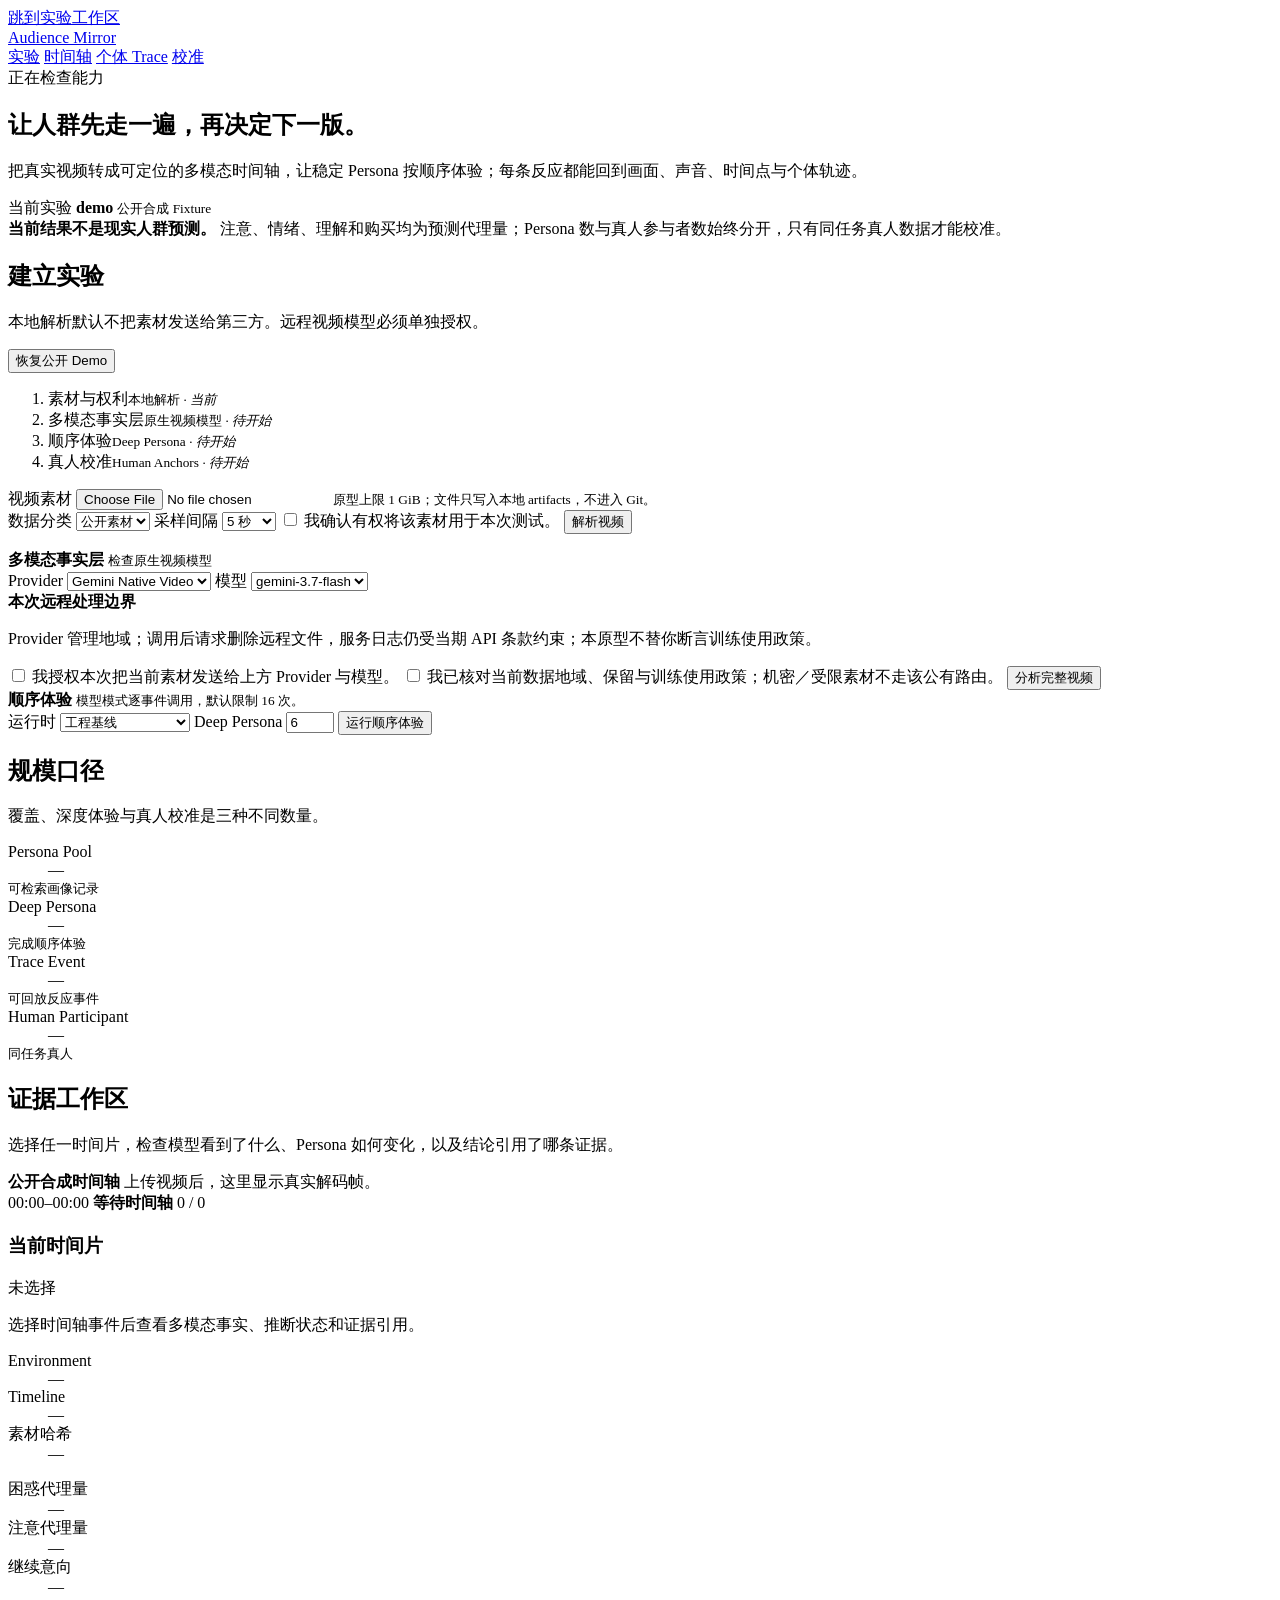
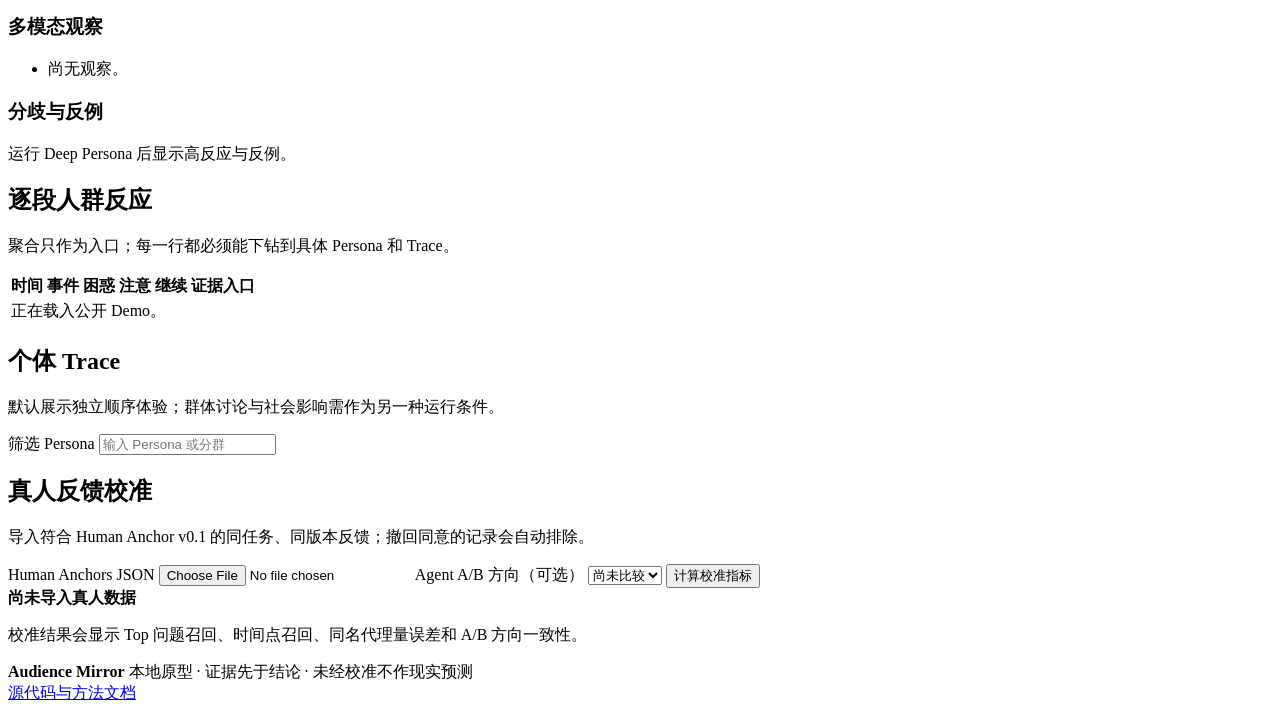
==== web/index.html @ e48624bb "feat: publish Audience Mirror v0.2 alpha" ====
<!doctype html>
<html lang="zh-CN">
<head>
  <meta charset="utf-8">
  <meta name="viewport" content="width=device-width, initial-scale=1">
  <meta name="color-scheme" content="light dark">
  <meta name="referrer" content="no-referrer">
  <meta name="description" content="Audience Mirror 本地多模态人群实验工作台。">
  <title>Audience Mirror · 实验工作台</title>
  <link rel="stylesheet" href="/styles.css">
  <script src="/app.js" defer></script>
</head>
<body>
  <!--
  THESIS: 聚合判断沿同一条证据走廊返回时间点与个体 Trace，拒绝摘要仪表盘。
  OWN-WORLD: 白纸画布、冷灰仪器层、稀缺证据蓝、限制黄；表格与分隔线主导，不堆卡片。
  STORY: 研究者导入素材，确认权利，解析与运行，检查分歧，再用真人锚点校准。
  FIRST VIEWPORT: 顶部是实验状态与操作带；其下左侧为素材和时间轴，右侧为当前证据 Inspector。
  FORM: 既有审片证据台的 Evidence Corridor 扩展；任务结构 seed 8166f271，用户既有 DESIGN.md 固定该方向。
  FINISH: unreviewed and undocumented is unfinished; this build ends with the finish review, the verdict, DESIGN.md, and every shipping raster carrying its provenance
  -->
  <a class="skip-link" href="#workspace">跳到实验工作区</a>
  <header class="topbar">
    <div class="topbar-inner">
      <a class="brand" href="#top" aria-label="Audience Mirror 首页">Audience Mirror</a>
      <nav aria-label="工作区导航">
        <a href="#setup">实验</a>
        <a href="#timeline">时间轴</a>
        <a href="#traces">个体 Trace</a>
        <a href="#calibration">校准</a>
      </nav>
      <div class="system-state" id="system-state" aria-live="polite">正在检查能力</div>
    </div>
  </header>

  <main id="top">
    <section class="intro" aria-labelledby="page-title">
      <div>
        <h1 id="page-title">让人群先走一遍，再决定下一版。</h1>
        <p>把真实视频转成可定位的多模态时间轴，让稳定 Persona 按顺序体验；每条反应都能回到画面、声音、时间点与个体轨迹。</p>
      </div>
      <div class="experiment-identity" aria-label="当前实验">
        <span>当前实验</span>
        <strong id="experiment-id">demo</strong>
        <small id="experiment-status">公开合成 Fixture</small>
      </div>
    </section>

    <aside class="method-notice" aria-label="方法边界">
      <strong>当前结果不是现实人群预测。</strong>
      <span>注意、情绪、理解和购买均为预测代理量；Persona 数与真人参与者数始终分开，只有同任务真人数据才能校准。</span>
    </aside>

    <section id="setup" class="setup" aria-labelledby="setup-title">
      <div class="section-heading">
        <div>
          <h2 id="setup-title">建立实验</h2>
          <p>本地解析默认不把素材发送给第三方。远程视频模型必须单独授权。</p>
        </div>
        <button class="text-button" type="button" id="load-demo">恢复公开 Demo</button>
      </div>

      <ol class="pipeline" aria-label="实验流程">
        <li class="is-active" data-stage="ingest"><span>素材与权利</span><small>本地解析 <em class="stage-status">· 当前</em></small></li>
        <li data-stage="analyze"><span>多模态事实层</span><small>原生视频模型 <em class="stage-status">· 待开始</em></small></li>
        <li data-stage="run"><span>顺序体验</span><small>Deep Persona <em class="stage-status">· 待开始</em></small></li>
        <li data-stage="calibrate"><span>真人校准</span><small>Human Anchors <em class="stage-status">· 待开始</em></small></li>
      </ol>

      <form id="upload-form" class="setup-form">
        <div class="file-field">
          <label for="video-file">视频素材</label>
          <input id="video-file" name="file" type="file" accept="video/*" required>
          <small>原型上限 1 GiB；文件只写入本地 artifacts，不进入 Git。</small>
        </div>
        <label class="field">
          <span>数据分类</span>
          <select name="classification" id="classification">
            <option value="public">公开素材</option>
            <option value="internal">内部素材</option>
            <option value="confidential">机密素材</option>
            <option value="restricted">受限素材</option>
          </select>
        </label>
        <label class="field compact-field">
          <span>采样间隔</span>
          <select name="sample_interval_ms" id="sample-interval">
            <option value="2000">2 秒</option>
            <option value="5000" selected>5 秒</option>
            <option value="10000">10 秒</option>
          </select>
        </label>
        <label class="check-field">
          <input name="rights_confirmed" type="checkbox" value="true" required>
          <span>我确认有权将该素材用于本次测试。</span>
        </label>
        <button class="primary-button" type="submit" id="ingest-button">解析视频</button>
      </form>
      <p class="form-message" id="setup-message" role="status" aria-live="polite"></p>

      <div class="run-controls" id="run-controls">
        <form id="analyze-form" class="control-group">
          <div>
            <strong>多模态事实层</strong>
            <small id="native-model-status">检查原生视频模型</small>
          </div>
          <label class="field">
            <span>Provider</span>
            <select name="provider" id="provider"><option value="gemini">Gemini Native Video</option></select>
          </label>
          <label class="field">
            <span>模型</span>
            <select name="model" id="provider-model"><option value="gemini-3.7-flash">gemini-3.7-flash</option></select>
          </label>
          <div class="remote-governance" id="remote-governance">
            <strong>本次远程处理边界</strong>
            <p>Provider 管理地域；调用后请求删除远程文件，服务日志仍受当期 API 条款约束；本原型不替你断言训练使用政策。</p>
          </div>
          <label class="check-field remote-confirmation">
            <input name="remote_processing_confirmed" type="checkbox" value="true" required>
            <span>我授权本次把当前素材发送给上方 Provider 与模型。</span>
          </label>
          <label class="check-field remote-confirmation">
            <input name="provider_policy_confirmed" type="checkbox" value="true" required>
            <span>我已核对当前数据地域、保留与训练使用政策；机密／受限素材不走该公有路由。</span>
          </label>
          <button class="secondary-button" type="submit" id="analyze-button">分析完整视频</button>
        </form>

        <form id="run-form" class="control-group">
          <div>
            <strong>顺序体验</strong>
            <small>模型模式逐事件调用，默认限制 16 次。</small>
          </div>
          <label class="field compact-field">
            <span>运行时</span>
            <select name="runtime_mode">
              <option value="deterministic">工程基线</option>
              <option value="model">Claude Code 模型</option>
            </select>
          </label>
          <label class="field compact-field">
            <span>Deep Persona</span>
            <input name="persona_count" type="number" min="1" max="32" value="6">
          </label>
          <button class="secondary-button" type="submit" id="run-button">运行顺序体验</button>
        </form>
      </div>
    </section>

    <section class="scale-ledger" aria-labelledby="scale-title">
      <div class="section-heading compact-heading">
        <div>
          <h2 id="scale-title">规模口径</h2>
          <p>覆盖、深度体验与真人校准是三种不同数量。</p>
        </div>
      </div>
      <dl id="scale-values">
        <div><dt>Persona Pool</dt><dd>—</dd><small>可检索画像记录</small></div>
        <div><dt>Deep Persona</dt><dd>—</dd><small>完成顺序体验</small></div>
        <div><dt>Trace Event</dt><dd>—</dd><small>可回放反应事件</small></div>
        <div><dt>Human Participant</dt><dd>—</dd><small>同任务真人</small></div>
      </dl>
    </section>

    <section id="workspace" class="workspace-section" aria-labelledby="workspace-title">
      <div class="section-heading">
        <div>
          <h2 id="workspace-title">证据工作区</h2>
          <p>选择任一时间片，检查模型看到了什么、Persona 如何变化，以及结论引用了哪条证据。</p>
        </div>
      </div>

      <div class="workspace">
        <div class="screening-bay">
          <div class="media-stage" id="media-stage">
            <div class="media-placeholder">
              <strong>公开合成时间轴</strong>
              <span>上传视频后，这里显示真实解码帧。</span>
            </div>
          </div>
          <div class="media-evidence-links" id="media-evidence-links" aria-live="polite"></div>
          <div class="transport" aria-label="时间片信息">
            <time id="current-timecode">00:00–00:00</time>
            <strong id="current-label">等待时间轴</strong>
            <span id="current-position">0 / 0</span>
          </div>
          <ol class="timeline-rail" id="timeline-rail" aria-label="视频时间轴"></ol>
        </div>

        <aside class="evidence-inspector" id="evidence-inspector" aria-labelledby="inspector-title">
          <div class="inspector-heading">
            <h3 id="inspector-title">当前时间片</h3>
            <span class="status-tag" id="review-status">未选择</span>
          </div>
          <p id="event-summary">选择时间轴事件后查看多模态事实、推断状态和证据引用。</p>
          <dl class="provenance-strip" id="evidence-provenance">
            <div><dt>Environment</dt><dd>—</dd></div>
            <div><dt>Timeline</dt><dd>—</dd></div>
            <div><dt>素材哈希</dt><dd>—</dd></div>
          </dl>
          <dl class="metric-strip" id="event-metrics">
            <div><dt>困惑代理量</dt><dd>—</dd></div>
            <div><dt>注意代理量</dt><dd>—</dd></div>
            <div><dt>继续意向</dt><dd>—</dd></div>
          </dl>
          <div class="observation-list">
            <h3>多模态观察</h3>
            <ul id="observations"><li>尚无观察。</li></ul>
          </div>
          <div class="extremes">
            <h3>分歧与反例</h3>
            <div id="event-extremes" class="empty-copy">运行 Deep Persona 后显示高反应与反例。</div>
          </div>
        </aside>
      </div>
    </section>

    <section id="timeline" aria-labelledby="timeline-title">
      <div class="section-heading">
        <div>
          <h2 id="timeline-title">逐段人群反应</h2>
          <p>聚合只作为入口；每一行都必须能下钻到具体 Persona 和 Trace。</p>
        </div>
      </div>
      <div class="table-wrap">
        <table>
          <thead>
            <tr><th>时间</th><th>事件</th><th>困惑</th><th>注意</th><th>继续</th><th>证据入口</th></tr>
          </thead>
          <tbody id="event-table-body"><tr><td colspan="6">正在载入公开 Demo。</td></tr></tbody>
        </table>
      </div>
    </section>

    <section id="traces" aria-labelledby="traces-title">
      <div class="section-heading">
        <div>
          <h2 id="traces-title">个体 Trace</h2>
          <p>默认展示独立顺序体验；群体讨论与社会影响需作为另一种运行条件。</p>
        </div>
        <label class="search-field">
          <span>筛选 Persona</span>
          <input id="persona-filter" type="search" placeholder="输入 Persona 或分群">
        </label>
      </div>
      <div id="trace-list" class="trace-list" aria-live="polite"></div>
    </section>

    <section id="calibration" aria-labelledby="calibration-title">
      <div class="section-heading">
        <div>
          <h2 id="calibration-title">真人反馈校准</h2>
          <p>导入符合 Human Anchor v0.1 的同任务、同版本反馈；撤回同意的记录会自动排除。</p>
        </div>
      </div>
      <div class="calibration-layout">
        <form id="calibration-form" class="calibration-form">
          <label class="file-field">
            <span>Human Anchors JSON</span>
            <input name="file" type="file" accept="application/json,.json" required>
          </label>
          <label class="field">
            <span>Agent A/B 方向（可选）</span>
            <select name="agent_ab_direction">
              <option value="">尚未比较</option>
              <option value="variant_a">版本 A</option>
              <option value="variant_b">版本 B</option>
              <option value="no_difference">无差异</option>
            </select>
          </label>
          <button class="secondary-button" type="submit" id="calibrate-button">计算校准指标</button>
        </form>
        <div id="calibration-results" class="calibration-results">
          <strong>尚未导入真人数据</strong>
          <p>校准结果会显示 Top 问题召回、时间点召回、同名代理量误差和 A/B 方向一致性。</p>
        </div>
      </div>
    </section>
  </main>

  <footer>
    <div>
      <strong>Audience Mirror</strong>
      <span>本地原型 · 证据先于结论 · 未经校准不作现实预测</span>
    </div>
    <a href="https://github.com/YunyueLi/audience-mirror" rel="noreferrer">源代码与方法文档</a>
  </footer>
</body>
</html>
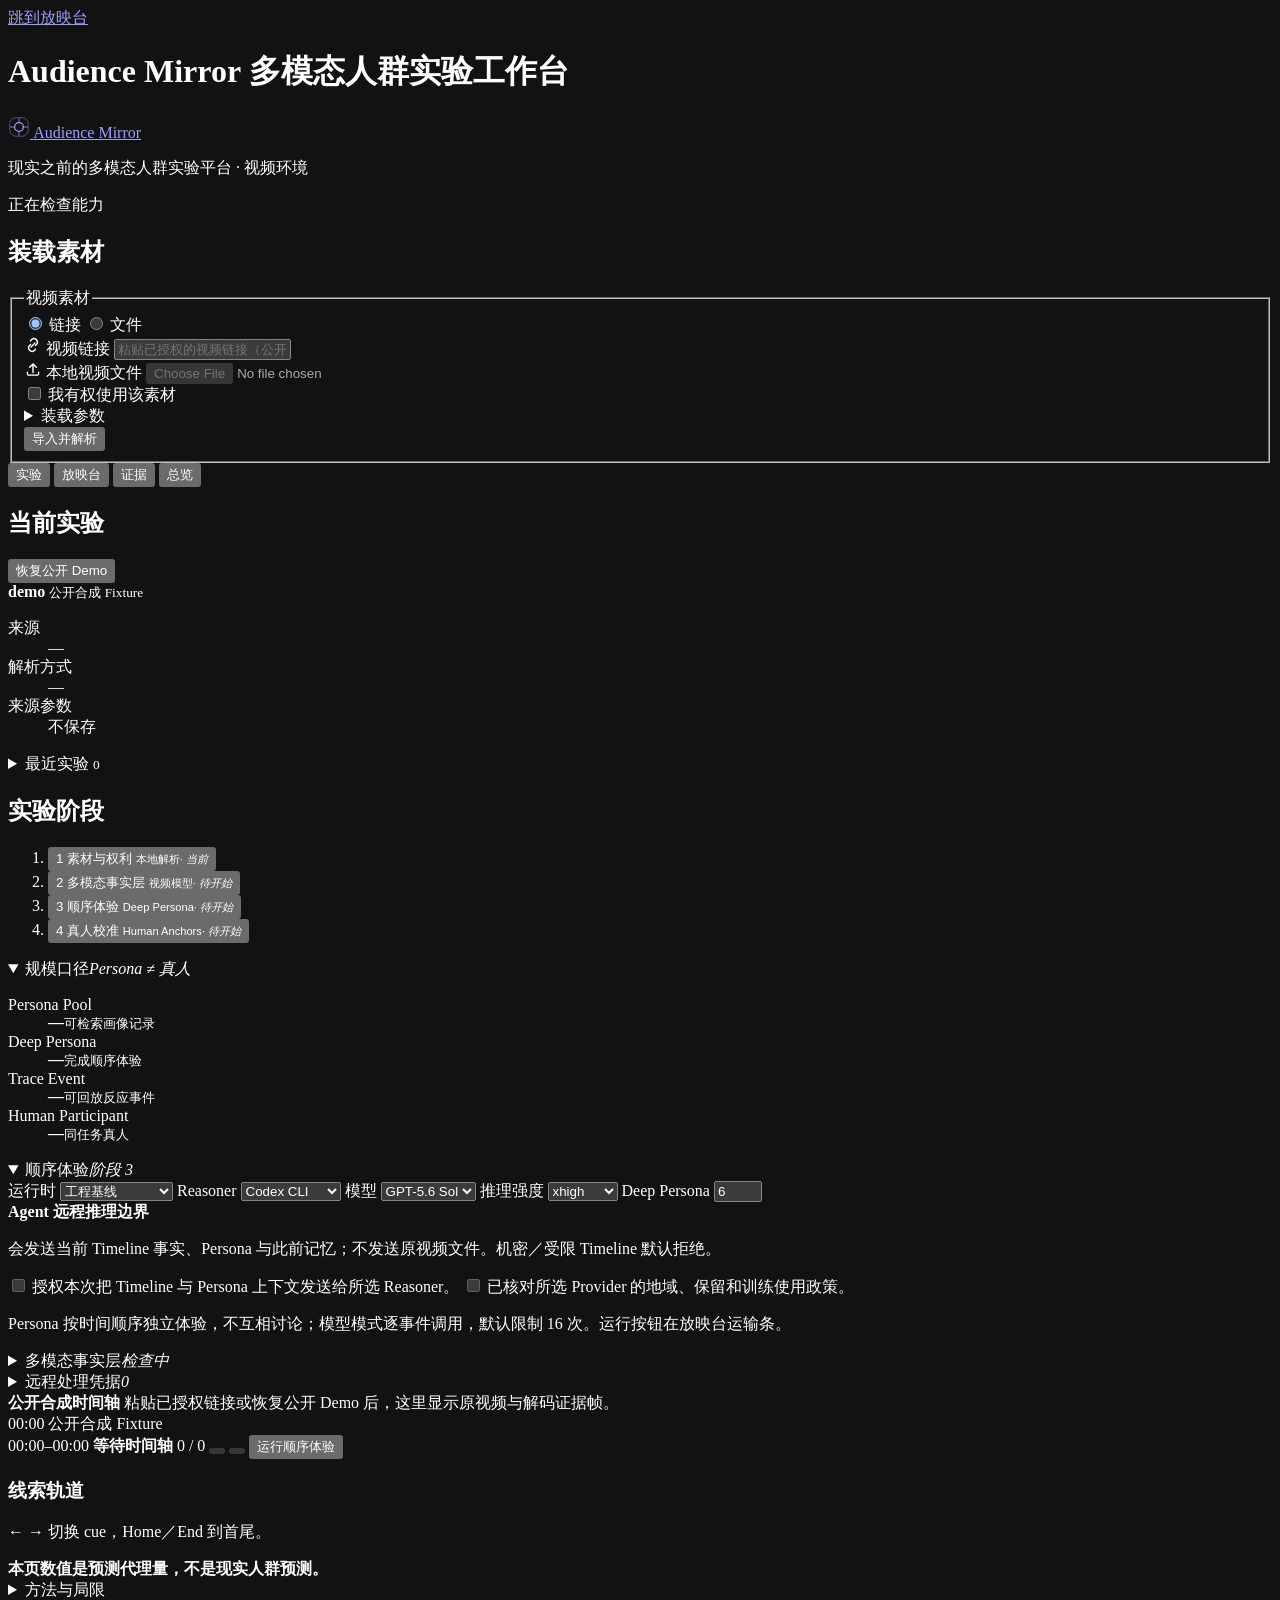
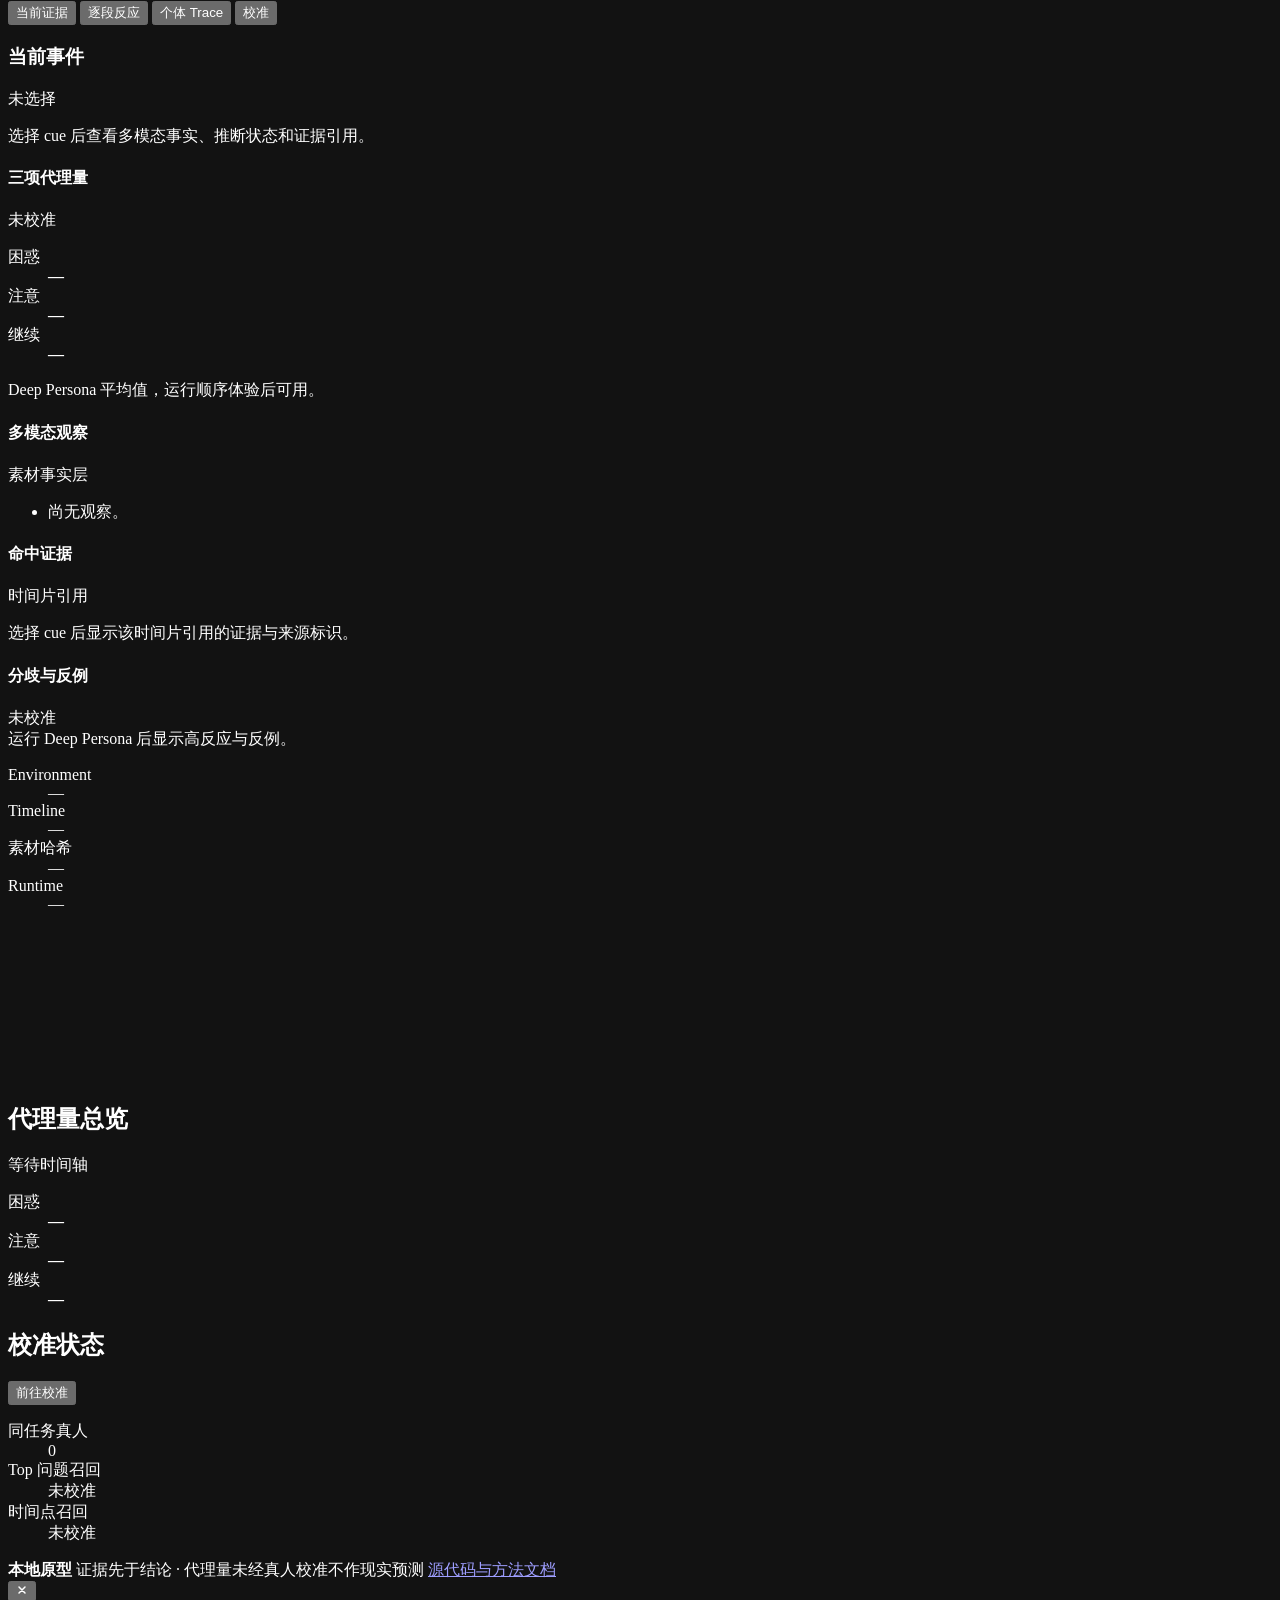
==== commit 282d1944: "feat: ship link-first evidence workbench alpha.2" ====
--- a/web/index.html
+++ b/web/index.html
@@ -2,289 +2,510 @@
 <html lang="zh-CN">
 <head>
   <meta charset="utf-8">
-  <meta name="viewport" content="width=device-width, initial-scale=1">
-  <meta name="color-scheme" content="light dark">
+  <meta name="viewport" content="width=device-width, initial-scale=1, viewport-fit=cover">
+  <meta name="color-scheme" content="dark">
   <meta name="referrer" content="no-referrer">
   <meta name="description" content="Audience Mirror 本地多模态人群实验工作台。">
   <title>Audience Mirror · 实验工作台</title>
-  <link rel="stylesheet" href="/styles.css">
-  <script src="/app.js" defer></script>
+  <link rel="icon" href="data:image/svg+xml,%3Csvg xmlns='http://www.w3.org/2000/svg' viewBox='0 0 32 32'%3E%3Crect width='32' height='32' rx='8' fill='%23080a0d'/%3E%3Ccircle cx='16' cy='16' r='7' fill='none' stroke='%2359d8e6' stroke-width='2'/%3E%3Cpath d='M16 3v6M16 23v6M3 16h6M23 16h6' stroke='%2359d8e6' stroke-width='2' stroke-linecap='round'/%3E%3C/svg%3E">
+  <link rel="stylesheet" href="/styles.css?v=0.2.0-alpha.3">
+  <script src="/app.js?v=0.2.0-alpha.3" defer></script>
 </head>
 <body>
   <!--
-  THESIS: 聚合判断沿同一条证据走廊返回时间点与个体 Trace，拒绝摘要仪表盘。
-  OWN-WORLD: 白纸画布、冷灰仪器层、稀缺证据蓝、限制黄；表格与分隔线主导，不堆卡片。
-  STORY: 研究者导入素材，确认权利，解析与运行，检查分歧，再用真人锚点校准。
-  FIRST VIEWPORT: 顶部是实验状态与操作带；其下左侧为素材和时间轴，右侧为当前证据 Inspector。
-  FORM: 既有审片证据台的 Evidence Corridor 扩展；任务结构 seed 8166f271，用户既有 DESIGN.md 固定该方向。
+  THESIS: 聚合判断必须沿同一条可回放的证据光路返回 cue、画面、声音与个体 Trace，拒绝摘要仪表盘。
+  OWN-WORLD: 校准放映机房——校准黑与深石墨机身、钨丝白读内容、信号青只指可操作证据、琥珀只标限制与风险。
+  STORY: 研究者在命令槽装载链接，确认权利，建立本地多模态时间轴，选 cue 看证据，下钻个体 Trace，再用真人锚点校准。
+  FIRST VIEWPORT: 一屏定高工作台——紧凑顶栏、链接优先命令槽、左实验轨（上下文＋阶段导航＋运行控制）／中放映台／右证据 Inspector、底部代理量与校准状态轨；无营销 Hero，页面本身不滚动。
+  FORM: Calibrated Projection Room，direction seed 6ade60aa，Operate 模式；已批准构图 .impeccable/mocks/approved-projection-room.png。
   FINISH: unreviewed and undocumented is unfinished; this build ends with the finish review, the verdict, DESIGN.md, and every shipping raster carrying its provenance
   -->
-  <a class="skip-link" href="#workspace">跳到实验工作区</a>
-  <header class="topbar">
-    <div class="topbar-inner">
-      <a class="brand" href="#top" aria-label="Audience Mirror 首页">Audience Mirror</a>
-      <nav aria-label="工作区导航">
-        <a href="#setup">实验</a>
-        <a href="#timeline">时间轴</a>
-        <a href="#traces">个体 Trace</a>
-        <a href="#calibration">校准</a>
-      </nav>
-      <div class="system-state" id="system-state" aria-live="polite">正在检查能力</div>
-    </div>
-  </header>
-
-  <main id="top">
-    <section class="intro" aria-labelledby="page-title">
-      <div>
-        <h1 id="page-title">让人群先走一遍，再决定下一版。</h1>
-        <p>把真实视频转成可定位的多模态时间轴，让稳定 Persona 按顺序体验；每条反应都能回到画面、声音、时间点与个体轨迹。</p>
-      </div>
-      <div class="experiment-identity" aria-label="当前实验">
-        <span>当前实验</span>
-        <strong id="experiment-id">demo</strong>
-        <small id="experiment-status">公开合成 Fixture</small>
-      </div>
-    </section>
-
-    <aside class="method-notice" aria-label="方法边界">
-      <strong>当前结果不是现实人群预测。</strong>
-      <span>注意、情绪、理解和购买均为预测代理量；Persona 数与真人参与者数始终分开，只有同任务真人数据才能校准。</span>
-    </aside>
-
-    <section id="setup" class="setup" aria-labelledby="setup-title">
-      <div class="section-heading">
-        <div>
-          <h2 id="setup-title">建立实验</h2>
-          <p>本地解析默认不把素材发送给第三方。远程视频模型必须单独授权。</p>
-        </div>
-        <button class="text-button" type="button" id="load-demo">恢复公开 Demo</button>
-      </div>
-
-      <ol class="pipeline" aria-label="实验流程">
-        <li class="is-active" data-stage="ingest"><span>素材与权利</span><small>本地解析 <em class="stage-status">· 当前</em></small></li>
-        <li data-stage="analyze"><span>多模态事实层</span><small>原生视频模型 <em class="stage-status">· 待开始</em></small></li>
-        <li data-stage="run"><span>顺序体验</span><small>Deep Persona <em class="stage-status">· 待开始</em></small></li>
-        <li data-stage="calibrate"><span>真人校准</span><small>Human Anchors <em class="stage-status">· 待开始</em></small></li>
-      </ol>
-
-      <form id="upload-form" class="setup-form">
-        <div class="file-field">
-          <label for="video-file">视频素材</label>
-          <input id="video-file" name="file" type="file" accept="video/*" required>
-          <small>原型上限 1 GiB；文件只写入本地 artifacts，不进入 Git。</small>
-        </div>
-        <label class="field">
-          <span>数据分类</span>
-          <select name="classification" id="classification">
-            <option value="public">公开素材</option>
-            <option value="internal">内部素材</option>
-            <option value="confidential">机密素材</option>
-            <option value="restricted">受限素材</option>
-          </select>
+  <a class="skip-link" href="#stage">跳到放映台</a>
+  <h1 class="sr-only">Audience Mirror 多模态人群实验工作台</h1>
+
+  <div class="app-shell" id="app-shell" data-pane="stage">
+    <header class="shell-head">
+      <a class="brand" href="/">
+        <svg class="brand-mark" width="22" height="22" viewBox="0 0 22 22" aria-hidden="true" focusable="false">
+          <rect x="1.75" y="1.75" width="18.5" height="18.5" rx="6" fill="none" stroke="currentColor" stroke-opacity=".45"></rect>
+          <circle cx="11" cy="11" r="4.4" fill="none" stroke="currentColor" stroke-width="1.3"></circle>
+          <path d="M11 2.6v3.6M11 15.8v3.6M2.6 11h3.6M15.8 11h3.6" fill="none" stroke="currentColor" stroke-opacity=".55" stroke-width="1.3" stroke-linecap="round"></path>
+        </svg>
+        <span>Audience Mirror</span>
+      </a>
+      <p class="thesis">现实之前的多模态人群实验平台 · 视频环境</p>
+      <p class="system-state" id="system-state" aria-live="polite" title="本地能力检查">正在检查能力</p>
+    </header>
+
+    <form id="upload-form" class="command-bar" aria-labelledby="command-bar-title">
+      <h2 class="sr-only" id="command-bar-title">装载素材</h2>
+      <fieldset class="source-picker">
+        <legend class="sr-only">视频素材</legend>
+        <div class="source-mode" role="radiogroup" aria-label="素材输入方式">
+          <label>
+            <input type="radio" name="source_mode" value="url" checked>
+            <span>链接</span>
+          </label>
+          <label>
+            <input type="radio" name="source_mode" value="upload">
+            <span>文件</span>
+          </label>
+        </div>
+
+        <div class="command-slot">
+          <div class="source-panel" data-source-panel="url">
+            <span class="slot-glyph" aria-hidden="true">
+              <svg width="18" height="18" viewBox="0 0 18 18" focusable="false">
+                <path d="M7.1 10.9 10.9 7.1M6.5 4.7l1.3-1.3a3.5 3.5 0 0 1 4.9 4.9l-1.3 1.3M11.5 13.3l-1.3 1.3a3.5 3.5 0 0 1-4.9-4.9l1.3-1.3" fill="none" stroke="currentColor" stroke-width="1.4" stroke-linecap="round"></path>
+              </svg>
+            </span>
+            <label class="slot-field source-url-field" for="video-url">
+              <span class="sr-only">视频链接</span>
+              <input id="video-url" name="source_url" type="url" inputmode="url" autocomplete="url" spellcheck="false" aria-describedby="url-hint" placeholder="粘贴已授权的视频链接（公开直链 / YouTube / Bilibili / 抖音）" required>
+            </label>
+          </div>
+          <div class="source-panel is-hidden" data-source-panel="upload">
+            <span class="slot-glyph" aria-hidden="true">
+              <svg width="18" height="18" viewBox="0 0 18 18" focusable="false">
+                <path d="M9 12.6V3.9M5.6 7.3 9 3.9l3.4 3.4M3.4 12.3v1.3a1.5 1.5 0 0 0 1.5 1.5h8.2a1.5 1.5 0 0 0 1.5-1.5v-1.3" fill="none" stroke="currentColor" stroke-width="1.4" stroke-linecap="round"></path>
+              </svg>
+            </span>
+            <label class="slot-field file-field" for="video-file">
+              <span class="sr-only">本地视频文件</span>
+              <input id="video-file" name="file" type="file" accept="video/*" aria-describedby="upload-hint" disabled>
+            </label>
+          </div>
+        </div>
+
+        <label class="check-field rights-field">
+          <input name="rights_confirmed" type="checkbox" value="true" required>
+          <span>我有权使用该素材</span>
         </label>
-        <label class="field compact-field">
-          <span>采样间隔</span>
-          <select name="sample_interval_ms" id="sample-interval">
-            <option value="2000">2 秒</option>
-            <option value="5000" selected>5 秒</option>
-            <option value="10000">10 秒</option>
-          </select>
-        </label>
-        <label class="check-field">
-          <input name="rights_confirmed" type="checkbox" value="true" required>
-          <span>我确认有权将该素材用于本次测试。</span>
-        </label>
-        <button class="primary-button" type="submit" id="ingest-button">解析视频</button>
-      </form>
-      <p class="form-message" id="setup-message" role="status" aria-live="polite"></p>
-
-      <div class="run-controls" id="run-controls">
-        <form id="analyze-form" class="control-group">
-          <div>
-            <strong>多模态事实层</strong>
-            <small id="native-model-status">检查原生视频模型</small>
-          </div>
-          <label class="field">
-            <span>Provider</span>
-            <select name="provider" id="provider"><option value="gemini">Gemini Native Video</option></select>
-          </label>
-          <label class="field">
-            <span>模型</span>
-            <select name="model" id="provider-model"><option value="gemini-3.7-flash">gemini-3.7-flash</option></select>
-          </label>
-          <div class="remote-governance" id="remote-governance">
-            <strong>本次远程处理边界</strong>
-            <p>Provider 管理地域；调用后请求删除远程文件，服务日志仍受当期 API 条款约束；本原型不替你断言训练使用政策。</p>
-          </div>
-          <label class="check-field remote-confirmation">
-            <input name="remote_processing_confirmed" type="checkbox" value="true" required>
-            <span>我授权本次把当前素材发送给上方 Provider 与模型。</span>
-          </label>
-          <label class="check-field remote-confirmation">
-            <input name="provider_policy_confirmed" type="checkbox" value="true" required>
-            <span>我已核对当前数据地域、保留与训练使用政策；机密／受限素材不走该公有路由。</span>
-          </label>
-          <button class="secondary-button" type="submit" id="analyze-button">分析完整视频</button>
-        </form>
-
-        <form id="run-form" class="control-group">
-          <div>
-            <strong>顺序体验</strong>
-            <small>模型模式逐事件调用，默认限制 16 次。</small>
-          </div>
-          <label class="field compact-field">
-            <span>运行时</span>
-            <select name="runtime_mode">
-              <option value="deterministic">工程基线</option>
-              <option value="model">Claude Code 模型</option>
-            </select>
-          </label>
-          <label class="field compact-field">
-            <span>Deep Persona</span>
-            <input name="persona_count" type="number" min="1" max="32" value="6">
-          </label>
-          <button class="secondary-button" type="submit" id="run-button">运行顺序体验</button>
-        </form>
-      </div>
-    </section>
-
-    <section class="scale-ledger" aria-labelledby="scale-title">
-      <div class="section-heading compact-heading">
-        <div>
-          <h2 id="scale-title">规模口径</h2>
-          <p>覆盖、深度体验与真人校准是三种不同数量。</p>
-        </div>
-      </div>
-      <dl id="scale-values">
-        <div><dt>Persona Pool</dt><dd>—</dd><small>可检索画像记录</small></div>
-        <div><dt>Deep Persona</dt><dd>—</dd><small>完成顺序体验</small></div>
-        <div><dt>Trace Event</dt><dd>—</dd><small>可回放反应事件</small></div>
-        <div><dt>Human Participant</dt><dd>—</dd><small>同任务真人</small></div>
-      </dl>
-    </section>
-
-    <section id="workspace" class="workspace-section" aria-labelledby="workspace-title">
-      <div class="section-heading">
-        <div>
-          <h2 id="workspace-title">证据工作区</h2>
-          <p>选择任一时间片，检查模型看到了什么、Persona 如何变化，以及结论引用了哪条证据。</p>
-        </div>
-      </div>
-
-      <div class="workspace">
-        <div class="screening-bay">
+
+        <details class="bar-options" id="load-options">
+          <summary aria-label="装载参数">装载参数</summary>
+          <div class="options-sheet">
+            <label class="param-field">
+              <span>数据分类</span>
+              <select name="classification" id="classification">
+                <option value="public">公开素材</option>
+                <option value="internal">内部素材</option>
+                <option value="confidential">机密素材</option>
+                <option value="restricted">受限素材</option>
+              </select>
+            </label>
+            <label class="param-field">
+              <span>采样间隔</span>
+              <select name="sample_interval_ms" id="sample-interval">
+                <option value="2000">2 秒</option>
+                <option value="5000" selected>5 秒</option>
+                <option value="10000">10 秒</option>
+              </select>
+            </label>
+            <p class="slot-hint" id="url-hint" data-source-hint="url">支持公开 HTTP(S) 直链，以及 YouTube、Bilibili、抖音页面链接；平台登录与地区限制仍然生效。解析在本地完成，不默认外发。</p>
+            <p class="slot-hint is-hidden" id="upload-hint" data-source-hint="upload">原型上限 1 GiB；文件只写入本地 artifacts，不进入 Git。</p>
+          </div>
+        </details>
+
+        <button class="primary-button" type="submit" id="ingest-button"><span class="button-label">导入并解析</span></button>
+        <span class="command-progress" aria-hidden="true"></span>
+      </fieldset>
+    </form>
+
+    <nav class="pane-switch" aria-label="工作台面板">
+      <button type="button" data-pane-target="rail" aria-pressed="false">实验</button>
+      <button type="button" data-pane-target="stage" aria-pressed="true">放映台</button>
+      <button type="button" data-pane-target="inspector" aria-pressed="false">证据</button>
+      <button type="button" data-pane-target="deck" aria-pressed="false">总览</button>
+    </nav>
+
+    <div class="workbench" id="workbench">
+      <aside class="rail" id="rail" aria-label="实验上下文与运行控制">
+        <section class="rail-card" aria-labelledby="rail-experiment-label">
+          <div class="rail-card-head">
+            <h2 class="rail-label" id="rail-experiment-label">当前实验</h2>
+            <button class="text-button" type="button" id="load-demo">恢复公开 Demo</button>
+          </div>
+          <div class="experiment-identity">
+            <strong id="experiment-id">demo</strong>
+            <small id="experiment-status">公开合成 Fixture</small>
+          </div>
+          <dl class="source-summary is-hidden" id="source-summary" aria-live="polite">
+            <div><dt>来源</dt><dd>—</dd></div>
+            <div><dt>解析方式</dt><dd>—</dd></div>
+            <div><dt>来源参数</dt><dd>不保存</dd></div>
+          </dl>
+          <details class="recent-experiments" id="recent-experiments">
+            <summary>
+              <span>最近实验</span>
+              <small id="recent-experiment-count">0</small>
+            </summary>
+            <div class="recent-experiment-list" id="recent-experiment-list" aria-live="polite">
+              <p class="empty-copy">正在读取本地实验…</p>
+            </div>
+          </details>
+        </section>
+
+        <nav class="rail-stages" aria-label="实验阶段">
+          <h2 class="rail-label">实验阶段</h2>
+          <ol class="pipeline">
+            <li class="is-active" data-stage="ingest">
+              <button type="button" data-stage-target="ingest">
+                <span class="stage-index" aria-hidden="true">1</span>
+                <span class="stage-name">素材与权利</span>
+                <small class="stage-meta">本地解析<em class="stage-status">· 当前</em></small>
+              </button>
+            </li>
+            <li data-stage="analyze">
+              <button type="button" data-stage-target="analyze">
+                <span class="stage-index" aria-hidden="true">2</span>
+                <span class="stage-name">多模态事实层</span>
+                <small class="stage-meta">视频模型<em class="stage-status">· 待开始</em></small>
+              </button>
+            </li>
+            <li data-stage="run">
+              <button type="button" data-stage-target="run">
+                <span class="stage-index" aria-hidden="true">3</span>
+                <span class="stage-name">顺序体验</span>
+                <small class="stage-meta">Deep Persona<em class="stage-status">· 待开始</em></small>
+              </button>
+            </li>
+            <li data-stage="calibrate">
+              <button type="button" data-stage-target="calibrate">
+                <span class="stage-index" aria-hidden="true">4</span>
+                <span class="stage-name">真人校准</span>
+                <small class="stage-meta">Human Anchors<em class="stage-status">· 待开始</em></small>
+              </button>
+            </li>
+          </ol>
+        </nav>
+
+        <details class="rail-group" id="scale-group" open>
+          <summary><span>规模口径</span><em>Persona ≠ 真人</em></summary>
+          <div class="rail-group-body">
+            <dl id="scale-values" class="scale-ledger">
+              <div><dt>Persona Pool</dt><dd><b data-count>—</b><small>可检索画像记录</small></dd></div>
+              <div><dt>Deep Persona</dt><dd><b data-count>—</b><small>完成顺序体验</small></dd></div>
+              <div><dt>Trace Event</dt><dd><b data-count>—</b><small>可回放反应事件</small></dd></div>
+              <div><dt>Human Participant</dt><dd><b data-count>—</b><small>同任务真人</small></dd></div>
+            </dl>
+          </div>
+        </details>
+
+        <details class="rail-group" id="run-group" open>
+          <summary><span>顺序体验</span><em>阶段 3</em></summary>
+          <div class="rail-group-body">
+            <form id="run-form" class="rail-form">
+              <label class="field">
+                <span>运行时</span>
+                <select name="runtime_mode">
+                  <option value="deterministic">工程基线</option>
+                  <option value="model">真实模型 Agent</option>
+                </select>
+              </label>
+              <label class="field is-hidden" data-model-runtime>
+                <span>Reasoner</span>
+                <select name="reasoner" id="agent-reasoner">
+                  <option value="codex-cli">Codex CLI</option>
+                  <option value="claude-code">Claude Code</option>
+                </select>
+              </label>
+              <label class="field is-hidden" data-model-runtime>
+                <span>模型</span>
+                <select name="model" id="agent-model">
+                  <option value="gpt-5.6-sol">GPT-5.6 Sol</option>
+                </select>
+              </label>
+              <label class="field is-hidden" data-model-runtime>
+                <span>推理强度</span>
+                <select name="effort" id="agent-effort">
+                  <option value="xhigh">xhigh</option>
+                  <option value="high">high</option>
+                  <option value="medium">medium</option>
+                </select>
+              </label>
+              <label class="field">
+                <span>Deep Persona</span>
+                <input name="persona_count" type="number" min="1" max="32" value="6">
+              </label>
+              <div class="remote-governance is-hidden" data-model-runtime>
+                <strong>Agent 远程推理边界</strong>
+                <p>会发送当前 Timeline 事实、Persona 与此前记忆；不发送原视频文件。机密／受限 Timeline 默认拒绝。</p>
+              </div>
+              <label class="check-field is-hidden" data-model-runtime>
+                <input name="agent_remote_processing_confirmed" type="checkbox" value="true" disabled>
+                <span>授权本次把 Timeline 与 Persona 上下文发送给所选 Reasoner。</span>
+              </label>
+              <label class="check-field is-hidden" data-model-runtime>
+                <input name="agent_provider_policy_confirmed" type="checkbox" value="true" disabled>
+                <span>已核对所选 Provider 的地域、保留和训练使用政策。</span>
+              </label>
+              <p class="control-note">Persona 按时间顺序独立体验，不互相讨论；模型模式逐事件调用，默认限制 16 次。运行按钮在放映台运输条。</p>
+            </form>
+          </div>
+        </details>
+
+        <details class="rail-group" id="analyze-group">
+          <summary><span>多模态事实层</span><em id="native-model-status">检查中</em></summary>
+          <div class="rail-group-body">
+            <form id="analyze-form" class="rail-form">
+              <p class="control-note" id="native-model-detail">正在检查原生视频模型与证据帧路由。</p>
+              <label class="field">
+                <span>Provider</span>
+                <select name="provider" id="provider">
+                  <option value="codex-frames">Codex Evidence Frames</option>
+                  <option value="gemini">Gemini Native Video</option>
+                </select>
+              </label>
+              <label class="field">
+                <span>模型</span>
+                <select name="model" id="provider-model"><option value="gpt-5.6-sol">GPT-5.6 Sol</option></select>
+              </label>
+              <div class="remote-governance" id="remote-governance">
+                <strong>本次远程处理边界</strong>
+                <p>Provider 管理地域；调用后请求删除远程文件，服务日志仍受当期 API 条款约束；本原型不替你断言训练使用政策。</p>
+              </div>
+              <label class="check-field">
+                <input name="remote_processing_confirmed" type="checkbox" value="true" required>
+                <span id="video-remote-scope">授权本次发送最多 12 张带时间戳证据帧；不发送原视频和音轨。</span>
+              </label>
+              <label class="check-field">
+                <input name="provider_policy_confirmed" type="checkbox" value="true" required>
+                <span>已核对数据地域、保留与训练使用政策；机密／受限素材不走该公有路由。</span>
+              </label>
+              <button class="secondary-button" type="submit" id="analyze-button"><span class="button-label">分析证据帧</span></button>
+            </form>
+          </div>
+        </details>
+
+        <details class="rail-group" id="receipts-group">
+          <summary><span>远程处理凭据</span><em id="receipt-count">0</em></summary>
+          <div class="rail-group-body">
+            <div class="receipt-list" id="receipt-list" aria-live="polite">
+              <p class="empty-copy">本实验尚无远程调用。</p>
+            </div>
+          </div>
+        </details>
+      </aside>
+
+      <section class="stage" id="stage" aria-label="放映台与线索轨道">
+        <div class="aperture" id="aperture" data-state="empty">
           <div class="media-stage" id="media-stage">
             <div class="media-placeholder">
               <strong>公开合成时间轴</strong>
-              <span>上传视频后，这里显示真实解码帧。</span>
-            </div>
-          </div>
-          <div class="media-evidence-links" id="media-evidence-links" aria-live="polite"></div>
-          <div class="transport" aria-label="时间片信息">
-            <time id="current-timecode">00:00–00:00</time>
-            <strong id="current-label">等待时间轴</strong>
-            <span id="current-position">0 / 0</span>
-          </div>
+              <span>粘贴已授权链接或恢复公开 Demo 后，这里显示原视频与解码证据帧。</span>
+            </div>
+          </div>
+          <div class="aperture-frame" aria-hidden="true">
+            <span></span><span></span><span></span><span></span>
+          </div>
+          <div class="aperture-chips">
+            <span class="chip chip-mono" id="aperture-timecode">00:00</span>
+            <span class="chip" id="aperture-tag">公开合成 Fixture</span>
+          </div>
+          <div class="aperture-state" id="aperture-state" role="status" hidden>
+            <span class="aperture-spinner" aria-hidden="true"></span>
+            <strong id="aperture-state-title"></strong>
+            <p id="aperture-state-copy"></p>
+            <button class="secondary-button is-hidden" type="button" id="aperture-retry">恢复公开 Demo</button>
+          </div>
+        </div>
+
+        <div class="stage-bar">
+          <time id="current-timecode">00:00–00:00</time>
+          <strong id="current-label">等待时间轴</strong>
+          <span class="transport-position" id="current-position">0 / 0</span>
+          <span class="transport-steps">
+            <button type="button" class="transport-step" id="cue-prev" aria-label="上一个 cue" disabled><span aria-hidden="true"></span></button>
+            <button type="button" class="transport-step" id="cue-next" aria-label="下一个 cue" disabled><span aria-hidden="true"></span></button>
+          </span>
+          <button class="primary-button run-action" type="submit" form="run-form" id="run-button"><span class="button-label">运行顺序体验</span></button>
+        </div>
+
+        <div class="media-evidence-links" id="media-evidence-links" aria-live="polite"></div>
+
+        <div class="cue-block">
+          <div class="cue-head">
+            <h3 class="rail-label">线索轨道</h3>
+            <p id="cue-scope">← → 切换 cue，Home／End 到首尾。</p>
+          </div>
+          <ol class="cue-ruler" id="cue-ruler" aria-hidden="true"></ol>
           <ol class="timeline-rail" id="timeline-rail" aria-label="视频时间轴"></ol>
         </div>
-
-        <aside class="evidence-inspector" id="evidence-inspector" aria-labelledby="inspector-title">
-          <div class="inspector-heading">
-            <h3 id="inspector-title">当前时间片</h3>
-            <span class="status-tag" id="review-status">未选择</span>
-          </div>
-          <p id="event-summary">选择时间轴事件后查看多模态事实、推断状态和证据引用。</p>
-          <dl class="provenance-strip" id="evidence-provenance">
-            <div><dt>Environment</dt><dd>—</dd></div>
-            <div><dt>Timeline</dt><dd>—</dd></div>
-            <div><dt>素材哈希</dt><dd>—</dd></div>
-          </dl>
-          <dl class="metric-strip" id="event-metrics">
-            <div><dt>困惑代理量</dt><dd>—</dd></div>
-            <div><dt>注意代理量</dt><dd>—</dd></div>
-            <div><dt>继续意向</dt><dd>—</dd></div>
-          </dl>
-          <div class="observation-list">
-            <h3>多模态观察</h3>
-            <ul id="observations"><li>尚无观察。</li></ul>
-          </div>
-          <div class="extremes">
-            <h3>分歧与反例</h3>
-            <div id="event-extremes" class="empty-copy">运行 Deep Persona 后显示高反应与反例。</div>
-          </div>
-        </aside>
+      </section>
+
+      <aside class="inspector" id="evidence-inspector" aria-label="证据 Inspector">
+        <div class="methods-strip" id="methods-strip">
+          <strong>本页数值是预测代理量，不是现实人群预测。</strong>
+          <details>
+            <summary>方法与局限</summary>
+            <div class="methods-sheet">
+              <ul id="limitations-list">
+                <li>界面中的注意、情绪、理解、购买等数值均为预测代理量。</li>
+                <li>Persona 数不等于真人样本量；只有导入同任务 Human Anchors 后才能报告校准结果。</li>
+              </ul>
+              <dl class="epistemic-legend">
+                <div><dt data-epistemic="human_confirmed">人工复核事实</dt><dd>素材层事实已由人复核。</dd></div>
+                <div><dt data-epistemic="model_inferred">模型推断</dt><dd>模型给出的解释，尚未人工复核。</dd></div>
+                <div><dt data-epistemic="proxy">未校准代理量</dt><dd>Persona 状态推算值，不是真人行为记录。</dd></div>
+              </dl>
+            </div>
+          </details>
+        </div>
+
+        <div class="inspector-tabs" role="tablist" aria-label="Inspector 视图">
+          <button type="button" role="tab" id="tab-evidence" data-view="evidence" aria-controls="view-evidence" aria-selected="true">当前证据</button>
+          <button type="button" role="tab" id="tab-response" data-view="response" aria-controls="view-response" aria-selected="false" tabindex="-1">逐段反应</button>
+          <button type="button" role="tab" id="tab-traces" data-view="traces" aria-controls="view-traces" aria-selected="false" tabindex="-1">个体 Trace</button>
+          <button type="button" role="tab" id="tab-calibration" data-view="calibration" aria-controls="view-calibration" aria-selected="false" tabindex="-1">校准</button>
+        </div>
+
+        <div class="inspector-views">
+          <section class="inspector-view" id="view-evidence" role="tabpanel" aria-labelledby="tab-evidence" tabindex="0">
+            <div class="inspector-heading">
+              <h3 id="inspector-title">当前事件</h3>
+              <span class="status-tag" id="review-status">未选择</span>
+            </div>
+            <p id="event-summary">选择 cue 后查看多模态事实、推断状态和证据引用。</p>
+
+            <div class="inspector-block">
+              <div class="block-head">
+                <h4 class="rail-label">三项代理量</h4>
+                <span class="qualifier">未校准</span>
+              </div>
+              <dl class="metric-strip" id="event-metrics">
+                <div data-state="empty"><dt>困惑</dt><dd><b data-metric>—</b></dd></div>
+                <div data-state="empty"><dt>注意</dt><dd><b data-metric>—</b></dd></div>
+                <div data-state="empty"><dt>继续</dt><dd><b data-metric>—</b></dd></div>
+              </dl>
+              <p class="metric-note">Deep Persona 平均值，运行顺序体验后可用。</p>
+            </div>
+
+            <div class="inspector-block">
+              <div class="block-head">
+                <h4 class="rail-label">多模态观察</h4>
+                <span class="qualifier is-quiet">素材事实层</span>
+              </div>
+              <ul id="observations" class="observation-list"><li class="empty-copy">尚无观察。</li></ul>
+            </div>
+
+            <div class="inspector-block claim-block">
+              <span class="claim-anchor" id="claim-anchor" aria-hidden="true"></span>
+              <div class="block-head">
+                <h4 class="rail-label">命中证据</h4>
+                <span class="qualifier is-quiet">时间片引用</span>
+              </div>
+              <div id="evidence-claim"><p class="empty-copy">选择 cue 后显示该时间片引用的证据与来源标识。</p></div>
+            </div>
+
+            <div class="inspector-block">
+              <div class="block-head">
+                <h4 class="rail-label">分歧与反例</h4>
+                <span class="qualifier">未校准</span>
+              </div>
+              <div id="event-extremes" class="empty-copy">运行 Deep Persona 后显示高反应与反例。</div>
+            </div>
+
+            <dl class="provenance-strip" id="evidence-provenance">
+              <div><dt>Environment</dt><dd>—</dd></div>
+              <div><dt>Timeline</dt><dd>—</dd></div>
+              <div><dt>素材哈希</dt><dd>—</dd></div>
+              <div><dt>Runtime</dt><dd>—</dd></div>
+            </dl>
+          </section>
+
+          <section class="inspector-view" id="view-response" role="tabpanel" aria-labelledby="tab-response" tabindex="0" hidden>
+            <p class="view-note">聚合只作为入口；每一行都能下钻到 cue、Persona 与反例。三列数值为未校准预测代理量。</p>
+            <div class="table-wrap">
+              <table id="response-table">
+                <thead>
+                  <tr><th scope="col">时间</th><th scope="col">事件与下钻</th><th scope="col" class="numeric-head">困惑</th><th scope="col" class="numeric-head">注意</th><th scope="col" class="numeric-head">继续</th></tr>
+                </thead>
+                <tbody id="event-table-body"><tr><td colspan="5">正在载入公开 Demo。</td></tr></tbody>
+              </table>
+            </div>
+          </section>
+
+          <section class="inspector-view" id="view-traces" role="tabpanel" aria-labelledby="tab-traces" tabindex="0" hidden>
+            <label class="search-field">
+              <span class="sr-only">筛选 Persona</span>
+              <input id="persona-filter" type="search" placeholder="筛选 Persona 或分群">
+            </label>
+            <div id="trace-list" class="trace-list" aria-live="polite"></div>
+          </section>
+
+          <section class="inspector-view" id="view-calibration" role="tabpanel" aria-labelledby="tab-calibration" tabindex="0" hidden>
+            <p class="view-note">导入符合 Human Anchor v0.1 的同任务、同版本反馈；撤回同意的记录会自动排除。</p>
+            <form id="calibration-form" class="calibration-form">
+              <label class="field file-field">
+                <span>Human Anchors JSON</span>
+                <input name="file" type="file" accept="application/json,.json" required>
+              </label>
+              <label class="field">
+                <span>Agent A/B 方向（可选）</span>
+                <select name="agent_ab_direction">
+                  <option value="">尚未比较</option>
+                  <option value="variant_a">版本 A</option>
+                  <option value="variant_b">版本 B</option>
+                  <option value="no_difference">无差异</option>
+                </select>
+              </label>
+              <button class="secondary-button" type="submit" id="calibrate-button"><span class="button-label">计算校准指标</span></button>
+            </form>
+            <div id="calibration-results" class="calibration-results">
+              <strong>尚未导入真人数据</strong>
+              <p>校准结果会显示 Top 问题召回、时间点召回、同名代理量误差和 A/B 方向一致性。</p>
+            </div>
+          </section>
+        </div>
+      </aside>
+
+      <svg class="light-path" id="light-path" aria-hidden="true" focusable="false" preserveAspectRatio="none">
+        <path class="beam" d="" fill="none"></path>
+        <circle class="beam-source" r="3.5" cx="-40" cy="-40"></circle>
+        <circle class="beam-mark" r="2.5" cx="-40" cy="-40"></circle>
+        <circle class="beam-end" r="4.5" cx="-40" cy="-40" fill="none"></circle>
+      </svg>
+    </div>
+
+    <section class="deck" id="deck" aria-label="代理量总览与校准状态">
+      <div class="deck-metrics">
+        <div class="deck-head">
+          <h2 class="rail-label">代理量总览</h2>
+          <p id="deck-scope">等待时间轴</p>
+        </div>
+        <dl class="metric-strip" id="deck-metrics">
+          <div data-state="empty"><dt>困惑</dt><dd><b data-metric>—</b></dd></div>
+          <div data-state="empty"><dt>注意</dt><dd><b data-metric>—</b></dd></div>
+          <div data-state="empty"><dt>继续</dt><dd><b data-metric>—</b></dd></div>
+        </dl>
       </div>
+
+      <div class="deck-calibration">
+        <div class="deck-head">
+          <h2 class="rail-label">校准状态</h2>
+          <button class="text-button" type="button" data-stage-target="calibrate">前往校准</button>
+        </div>
+        <dl class="calibration-status" id="calibration-status">
+          <div><dt>同任务真人</dt><dd data-state="empty">0</dd></div>
+          <div><dt>Top 问题召回</dt><dd data-state="empty">未校准</dd></div>
+          <div><dt>时间点召回</dt><dd data-state="empty">未校准</dd></div>
+        </dl>
+      </div>
+
+      <footer class="deck-legal">
+        <strong>本地原型</strong>
+        <span>证据先于结论 · 代理量未经真人校准不作现实预测</span>
+        <a href="https://github.com/YunyueLi/audience-mirror" rel="noreferrer">源代码与方法文档</a>
+      </footer>
     </section>
-
-    <section id="timeline" aria-labelledby="timeline-title">
-      <div class="section-heading">
-        <div>
-          <h2 id="timeline-title">逐段人群反应</h2>
-          <p>聚合只作为入口；每一行都必须能下钻到具体 Persona 和 Trace。</p>
-        </div>
-      </div>
-      <div class="table-wrap">
-        <table>
-          <thead>
-            <tr><th>时间</th><th>事件</th><th>困惑</th><th>注意</th><th>继续</th><th>证据入口</th></tr>
-          </thead>
-          <tbody id="event-table-body"><tr><td colspan="6">正在载入公开 Demo。</td></tr></tbody>
-        </table>
-      </div>
-    </section>
-
-    <section id="traces" aria-labelledby="traces-title">
-      <div class="section-heading">
-        <div>
-          <h2 id="traces-title">个体 Trace</h2>
-          <p>默认展示独立顺序体验；群体讨论与社会影响需作为另一种运行条件。</p>
-        </div>
-        <label class="search-field">
-          <span>筛选 Persona</span>
-          <input id="persona-filter" type="search" placeholder="输入 Persona 或分群">
-        </label>
-      </div>
-      <div id="trace-list" class="trace-list" aria-live="polite"></div>
-    </section>
-
-    <section id="calibration" aria-labelledby="calibration-title">
-      <div class="section-heading">
-        <div>
-          <h2 id="calibration-title">真人反馈校准</h2>
-          <p>导入符合 Human Anchor v0.1 的同任务、同版本反馈；撤回同意的记录会自动排除。</p>
-        </div>
-      </div>
-      <div class="calibration-layout">
-        <form id="calibration-form" class="calibration-form">
-          <label class="file-field">
-            <span>Human Anchors JSON</span>
-            <input name="file" type="file" accept="application/json,.json" required>
-          </label>
-          <label class="field">
-            <span>Agent A/B 方向（可选）</span>
-            <select name="agent_ab_direction">
-              <option value="">尚未比较</option>
-              <option value="variant_a">版本 A</option>
-              <option value="variant_b">版本 B</option>
-              <option value="no_difference">无差异</option>
-            </select>
-          </label>
-          <button class="secondary-button" type="submit" id="calibrate-button">计算校准指标</button>
-        </form>
-        <div id="calibration-results" class="calibration-results">
-          <strong>尚未导入真人数据</strong>
-          <p>校准结果会显示 Top 问题召回、时间点召回、同名代理量误差和 A/B 方向一致性。</p>
-        </div>
-      </div>
-    </section>
-  </main>
-
-  <footer>
-    <div>
-      <strong>Audience Mirror</strong>
-      <span>本地原型 · 证据先于结论 · 未经校准不作现实预测</span>
-    </div>
-    <a href="https://github.com/YunyueLi/audience-mirror" rel="noreferrer">源代码与方法文档</a>
-  </footer>
+  </div>
+
+  <div class="form-message" id="setup-message" role="status" aria-live="polite">
+    <span class="message-text" id="setup-message-text"></span>
+    <button class="message-dismiss" type="button" id="setup-message-dismiss" aria-label="关闭提示">
+      <svg width="12" height="12" viewBox="0 0 12 12" aria-hidden="true" focusable="false"><path d="m3 3 6 6M9 3l-6 6" fill="none" stroke="currentColor" stroke-width="1.5" stroke-linecap="round"></path></svg>
+    </button>
+  </div>
 </body>
 </html>
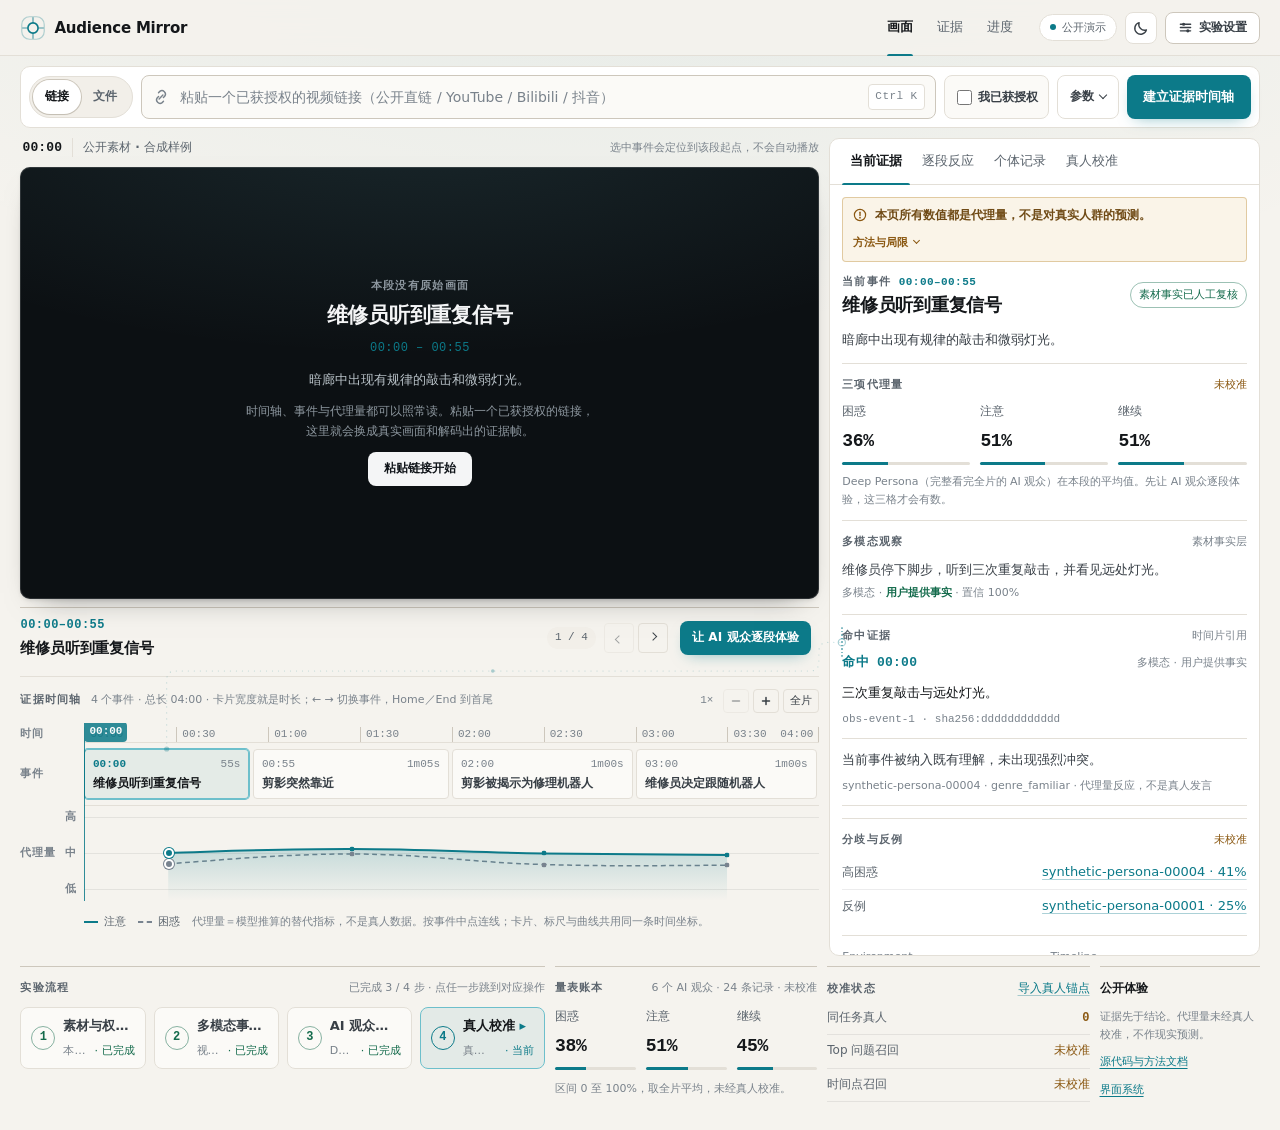
==== commit c99f5e05: "feat: publish evidence workbench alpha.3" ====
--- a/web/index.html
+++ b/web/index.html
@@ -1,159 +1,446 @@
 <!doctype html>
-<html lang="zh-CN">
+<html lang="zh-CN" data-theme="light">
 <head>
   <meta charset="utf-8">
   <meta name="viewport" content="width=device-width, initial-scale=1, viewport-fit=cover">
-  <meta name="color-scheme" content="dark">
+  <meta name="color-scheme" content="light dark">
+  <meta name="theme-color" id="theme-color" content="#f5f3ee">
   <meta name="referrer" content="no-referrer">
-  <meta name="description" content="Audience Mirror 本地多模态人群实验工作台。">
-  <title>Audience Mirror · 实验工作台</title>
-  <link rel="icon" href="data:image/svg+xml,%3Csvg xmlns='http://www.w3.org/2000/svg' viewBox='0 0 32 32'%3E%3Crect width='32' height='32' rx='8' fill='%23080a0d'/%3E%3Ccircle cx='16' cy='16' r='7' fill='none' stroke='%2359d8e6' stroke-width='2'/%3E%3Cpath d='M16 3v6M16 23v6M3 16h6M23 16h6' stroke='%2359d8e6' stroke-width='2' stroke-linecap='round'/%3E%3C/svg%3E">
-  <link rel="stylesheet" href="/styles.css?v=0.2.0-alpha.3">
-  <script src="/app.js?v=0.2.0-alpha.3" defer></script>
+  <meta name="description" content="Audience Mirror：粘贴一个已获授权的视频链接，在本机建立可回放的证据时间轴，让 AI 观众逐段体验，再用真人反馈校准。">
+  <title>Audience Mirror · 可回放的观众证据工作台</title>
+  <link rel="icon" href="data:image/svg+xml,%3Csvg xmlns='http://www.w3.org/2000/svg' viewBox='0 0 32 32'%3E%3Crect width='32' height='32' rx='8' fill='%230c1013'/%3E%3Ccircle cx='16' cy='16' r='7' fill='none' stroke='%2359d8e6' stroke-width='2'/%3E%3Cpath d='M16 3v6M16 23v6M3 16h6M23 16h6' stroke='%2359d8e6' stroke-width='2' stroke-linecap='round'/%3E%3C/svg%3E">
+  <link rel="stylesheet" href="./styles.css?v=0.2.0-alpha.8">
+  <script>
+    /* Theme resolves before first paint so there is no flash. The first visit is
+       light on purpose: the system preference does not decide it, the person does.
+       After that the stored choice wins on every visit. */
+    (() => {
+      let theme = "light";
+      try {
+        theme = window.localStorage.getItem("audience-mirror-theme") === "dark" ? "dark" : "light";
+      } catch { theme = "light"; }
+      document.documentElement.dataset.theme = theme;
+      const meta = document.getElementById("theme-color");
+      if (meta) meta.content = theme === "dark" ? "#0a0d11" : "#f5f3ee";
+    })();
+  </script>
+  <script src="./static-demo.js?v=0.2.0-alpha.8"></script>
+  <script src="./app.js?v=0.2.0-alpha.8" defer></script>
 </head>
 <body>
   <!--
-  THESIS: 聚合判断必须沿同一条可回放的证据光路返回 cue、画面、声音与个体 Trace，拒绝摘要仪表盘。
-  OWN-WORLD: 校准放映机房——校准黑与深石墨机身、钨丝白读内容、信号青只指可操作证据、琥珀只标限制与风险。
-  STORY: 研究者在命令槽装载链接，确认权利，建立本地多模态时间轴，选 cue 看证据，下钻个体 Trace，再用真人锚点校准。
-  FIRST VIEWPORT: 一屏定高工作台——紧凑顶栏、链接优先命令槽、左实验轨（上下文＋阶段导航＋运行控制）／中放映台／右证据 Inspector、底部代理量与校准状态轨；无营销 Hero，页面本身不滚动。
-  FORM: Calibrated Projection Room，direction seed 6ade60aa，Operate 模式；已批准构图 .impeccable/mocks/approved-projection-room.png。
-  FINISH: unreviewed and undocumented is unfinished; this build ends with the finish review, the verdict, DESIGN.md, and every shipping raster carrying its provenance
+  THESIS: 聚合判断必须沿同一条可回放的证据光路返回事件、画面、声音与个体反应记录，拒绝摘要仪表盘。
+  OWN-WORLD: 校准放映机房。浅色是档案纸张与精确边界，深色是同一机房的夜班；两套主题各自校准，不是互为反色。
+    两套主题里放映孔径都保持深色，画面永远是全页唯一的暗区，因此也是唯一的第一视觉重心。
+  STORY: 粘贴已授权链接，确认权利，在本机建立证据时间轴，选事件看证据，下钻个体反应，再用真人锚点校准。
+  LAYOUT: 桌面自然向下滚动。第一屏＝顶栏＋单行命令栏＋画面舞台；时间轴紧贴画面之下并延入下一屏；
+    实验流程与量表账本是第三层。画面高度由 clamp 决定，Inspector 吸顶自滚，永远不反向决定画面尺寸。
+  RESTRAINT: 一个强调色（信号青＝证据与动作），一个警示色（琥珀＝限制与边界），一套圆角，一套动效时长。
+  SIGNATURE: 证据从噪声中显影。两个动作，同一条语法：
+    1 显影（emulsion）——画面换新时，一层 Canvas 2D 点场向画面边界与视线轴凝聚一次，约 560–760ms 后完全消失。
+    2 光路（light path）——凝聚后剩下的那条关系轨迹：点阵化的虚线从事件卡出发、经观察标记、终止于命中证据锚点，
+      选中或悬停时有一次沿线脉冲，然后静止。悬停时的颗粒尾影是同一语法的最小单位。
+  FINISH: unreviewed and undocumented is unfinished; every shipping raster carries its provenance.
   -->
-  <a class="skip-link" href="#stage">跳到放映台</a>
+  <a class="skip-link" href="#stage">跳到画面与时间轴</a>
   <h1 class="sr-only">Audience Mirror 多模态人群实验工作台</h1>
 
-  <div class="app-shell" id="app-shell" data-pane="stage">
+  <div class="app-shell" id="app-shell" data-pane="stage" data-drawer="closed">
     <header class="shell-head">
-      <a class="brand" href="/">
-        <svg class="brand-mark" width="22" height="22" viewBox="0 0 22 22" aria-hidden="true" focusable="false">
-          <rect x="1.75" y="1.75" width="18.5" height="18.5" rx="6" fill="none" stroke="currentColor" stroke-opacity=".45"></rect>
-          <circle cx="11" cy="11" r="4.4" fill="none" stroke="currentColor" stroke-width="1.3"></circle>
-          <path d="M11 2.6v3.6M11 15.8v3.6M2.6 11h3.6M15.8 11h3.6" fill="none" stroke="currentColor" stroke-opacity=".55" stroke-width="1.3" stroke-linecap="round"></path>
+      <a class="brand" href="./">
+        <svg class="brand-mark" width="26" height="26" viewBox="0 0 22 22" aria-hidden="true" focusable="false">
+          <rect x="1.5" y="1.5" width="19" height="19" rx="6.5" fill="none" stroke="currentColor" stroke-opacity=".3"></rect>
+          <circle cx="11" cy="11" r="4.3" fill="none" stroke="currentColor" stroke-width="1.4"></circle>
+          <path d="M11 2.4v3.5M11 16.1v3.5M2.4 11h3.5M16.1 11h3.5" fill="none" stroke="currentColor" stroke-opacity=".5" stroke-width="1.4" stroke-linecap="round"></path>
         </svg>
-        <span>Audience Mirror</span>
+        <span class="brand-full">Audience Mirror</span>
+        <span class="brand-short" aria-hidden="true">AM</span>
       </a>
-      <p class="thesis">现实之前的多模态人群实验平台 · 视频环境</p>
-      <p class="system-state" id="system-state" aria-live="polite" title="本地能力检查">正在检查能力</p>
+      <p class="thesis">把观众判断退回到可回放的证据</p>
+
+      <nav class="head-nav" aria-label="页面区域">
+        <button type="button" data-pane-target="stage" aria-pressed="true">画面</button>
+        <button type="button" data-pane-target="inspector" aria-pressed="false">证据</button>
+        <button type="button" data-pane-target="deck" aria-pressed="false">进度</button>
+      </nav>
+
+      <div class="head-actions">
+        <p class="system-state" id="system-state" aria-live="polite" title="正在检查本机能力">检查中</p>
+        <button class="head-icon" type="button" id="theme-toggle" aria-label="切换到深色主题" title="切换到深色主题">
+          <svg class="glyph-sun" width="16" height="16" viewBox="0 0 16 16" aria-hidden="true" focusable="false">
+            <circle cx="8" cy="8" r="3.1" fill="none" stroke="currentColor" stroke-width="1.4"></circle>
+            <path d="M8 1.2v1.9M8 12.9v1.9M1.2 8h1.9M12.9 8h1.9M3.2 3.2l1.35 1.35M11.45 11.45l1.35 1.35M12.8 3.2l-1.35 1.35M4.55 11.45L3.2 12.8" stroke="currentColor" stroke-width="1.4" stroke-linecap="round"></path>
+          </svg>
+          <svg class="glyph-moon" width="16" height="16" viewBox="0 0 16 16" aria-hidden="true" focusable="false">
+            <path d="M13.4 9.9A5.8 5.8 0 0 1 6.1 2.6a5.9 5.9 0 1 0 7.3 7.3Z" fill="none" stroke="currentColor" stroke-width="1.4" stroke-linejoin="round"></path>
+          </svg>
+        </button>
+        <button class="head-button" type="button" data-drawer-target="rail" aria-expanded="false" aria-controls="rail" aria-label="实验设置" title="实验设置">
+          <svg width="15" height="15" viewBox="0 0 16 16" aria-hidden="true" focusable="false">
+            <path d="M2.5 4.5h11M2.5 8h11M2.5 11.5h11" fill="none" stroke="currentColor" stroke-width="1.4" stroke-linecap="round"></path>
+            <circle cx="6" cy="4.5" r="1.7" fill="currentColor"></circle>
+            <circle cx="10.5" cy="11.5" r="1.7" fill="currentColor"></circle>
+          </svg>
+          <span class="button-word">实验设置</span>
+        </button>
+      </div>
     </header>
 
-    <form id="upload-form" class="command-bar" aria-labelledby="command-bar-title">
-      <h2 class="sr-only" id="command-bar-title">装载素材</h2>
+    <!-- One line by default. The rights gate is a control on that line, not a
+         paragraph below it; the parameters live in a popover; the explanation
+         appears only once there is something to import. -->
+    <form id="upload-form" class="command-bar" data-stage="idle" aria-labelledby="command-bar-title">
+      <h2 class="sr-only" id="command-bar-title">导入视频素材</h2>
       <fieldset class="source-picker">
         <legend class="sr-only">视频素材</legend>
-        <div class="source-mode" role="radiogroup" aria-label="素材输入方式">
-          <label>
-            <input type="radio" name="source_mode" value="url" checked>
-            <span>链接</span>
+
+        <div class="command-row">
+          <div class="source-mode" role="radiogroup" aria-label="素材来源">
+            <label>
+              <input type="radio" name="source_mode" value="url" checked>
+              <span>链接</span>
+            </label>
+            <label>
+              <input type="radio" name="source_mode" value="upload">
+              <span>文件</span>
+            </label>
+          </div>
+
+          <div class="command-slot">
+            <div class="source-panel" data-source-panel="url">
+              <span class="slot-glyph" aria-hidden="true">
+                <svg width="18" height="18" viewBox="0 0 18 18" focusable="false">
+                  <path d="M7.1 10.9 10.9 7.1M6.5 4.7l1.3-1.3a3.5 3.5 0 0 1 4.9 4.9l-1.3 1.3M11.5 13.3l-1.3 1.3a3.5 3.5 0 0 1-4.9-4.9l1.3-1.3" fill="none" stroke="currentColor" stroke-width="1.4" stroke-linecap="round"></path>
+                </svg>
+              </span>
+              <label class="slot-field source-url-field" for="video-url">
+                <span class="sr-only">视频链接</span>
+                <input id="video-url" name="source_url" type="url" inputmode="url" autocomplete="url" spellcheck="false" aria-describedby="url-hint" placeholder="粘贴一个已获授权的视频链接（公开直链 / YouTube / Bilibili / 抖音）" required>
+              </label>
+              <kbd class="slot-key" aria-hidden="true">⌘K</kbd>
+            </div>
+            <div class="source-panel is-hidden" data-source-panel="upload">
+              <span class="slot-glyph" aria-hidden="true">
+                <svg width="18" height="18" viewBox="0 0 18 18" focusable="false">
+                  <path d="M9 12.6V3.9M5.6 7.3 9 3.9l3.4 3.4M3.4 12.3v1.3a1.5 1.5 0 0 0 1.5 1.5h8.2a1.5 1.5 0 0 0 1.5-1.5v-1.3" fill="none" stroke="currentColor" stroke-width="1.4" stroke-linecap="round"></path>
+                </svg>
+              </span>
+              <label class="slot-field file-field" for="video-file">
+                <span class="sr-only">本地视频文件</span>
+                <input id="video-file" name="file" type="file" accept="video/*" aria-describedby="upload-hint" disabled>
+              </label>
+            </div>
+          </div>
+
+          <label class="check-field rights-field" for="rights-confirmed" title="勾选表示你拥有该素材的使用权，并已获得把它用于本次测试的授权。">
+            <input id="rights-confirmed" name="rights_confirmed" type="checkbox" value="true" aria-describedby="rights-detail" required>
+            <span>我已获授权</span>
           </label>
-          <label>
-            <input type="radio" name="source_mode" value="upload">
-            <span>文件</span>
-          </label>
-        </div>
-
-        <div class="command-slot">
-          <div class="source-panel" data-source-panel="url">
-            <span class="slot-glyph" aria-hidden="true">
-              <svg width="18" height="18" viewBox="0 0 18 18" focusable="false">
-                <path d="M7.1 10.9 10.9 7.1M6.5 4.7l1.3-1.3a3.5 3.5 0 0 1 4.9 4.9l-1.3 1.3M11.5 13.3l-1.3 1.3a3.5 3.5 0 0 1-4.9-4.9l1.3-1.3" fill="none" stroke="currentColor" stroke-width="1.4" stroke-linecap="round"></path>
-              </svg>
-            </span>
-            <label class="slot-field source-url-field" for="video-url">
-              <span class="sr-only">视频链接</span>
-              <input id="video-url" name="source_url" type="url" inputmode="url" autocomplete="url" spellcheck="false" aria-describedby="url-hint" placeholder="粘贴已授权的视频链接（公开直链 / YouTube / Bilibili / 抖音）" required>
-            </label>
-          </div>
-          <div class="source-panel is-hidden" data-source-panel="upload">
-            <span class="slot-glyph" aria-hidden="true">
-              <svg width="18" height="18" viewBox="0 0 18 18" focusable="false">
-                <path d="M9 12.6V3.9M5.6 7.3 9 3.9l3.4 3.4M3.4 12.3v1.3a1.5 1.5 0 0 0 1.5 1.5h8.2a1.5 1.5 0 0 0 1.5-1.5v-1.3" fill="none" stroke="currentColor" stroke-width="1.4" stroke-linecap="round"></path>
-              </svg>
-            </span>
-            <label class="slot-field file-field" for="video-file">
-              <span class="sr-only">本地视频文件</span>
-              <input id="video-file" name="file" type="file" accept="video/*" aria-describedby="upload-hint" disabled>
-            </label>
-          </div>
-        </div>
-
-        <label class="check-field rights-field">
-          <input name="rights_confirmed" type="checkbox" value="true" required>
-          <span>我有权使用该素材</span>
-        </label>
-
-        <details class="bar-options" id="load-options">
-          <summary aria-label="装载参数">装载参数</summary>
-          <div class="options-sheet">
-            <label class="param-field">
-              <span>数据分类</span>
-              <select name="classification" id="classification">
-                <option value="public">公开素材</option>
-                <option value="internal">内部素材</option>
-                <option value="confidential">机密素材</option>
-                <option value="restricted">受限素材</option>
-              </select>
-            </label>
-            <label class="param-field">
-              <span>采样间隔</span>
-              <select name="sample_interval_ms" id="sample-interval">
-                <option value="2000">2 秒</option>
-                <option value="5000" selected>5 秒</option>
-                <option value="10000">10 秒</option>
-              </select>
-            </label>
-            <p class="slot-hint" id="url-hint" data-source-hint="url">支持公开 HTTP(S) 直链，以及 YouTube、Bilibili、抖音页面链接；平台登录与地区限制仍然生效。解析在本地完成，不默认外发。</p>
-            <p class="slot-hint is-hidden" id="upload-hint" data-source-hint="upload">原型上限 1 GiB；文件只写入本地 artifacts，不进入 Git。</p>
-          </div>
-        </details>
-
-        <button class="primary-button" type="submit" id="ingest-button"><span class="button-label">导入并解析</span></button>
+
+          <details class="bar-options" id="load-options">
+            <summary aria-label="装载参数：数据分类与采样间隔">参数</summary>
+            <div class="options-sheet">
+              <label class="param-field">
+                <span>数据分类</span>
+                <select name="classification" id="classification">
+                  <option value="public">公开素材</option>
+                  <option value="internal">内部素材</option>
+                  <option value="confidential">机密素材</option>
+                  <option value="restricted">受限素材</option>
+                </select>
+              </label>
+              <label class="param-field">
+                <span>切分间隔</span>
+                <select name="sample_interval_ms" id="sample-interval">
+                  <option value="2000">2 秒</option>
+                  <option value="5000" selected>5 秒</option>
+                  <option value="10000">10 秒</option>
+                </select>
+              </label>
+              <p class="options-note">数据分类决定这份素材能走哪条模型路由：机密与受限素材不会被送往公有 Provider。切分间隔决定时间轴上每个事件的最小粒度。</p>
+            </div>
+          </details>
+
+          <button class="primary-button" type="submit" id="ingest-button"><span class="button-label">建立证据时间轴</span></button>
+        </div>
+
+        <div class="command-extra" id="command-extra">
+          <p class="rights-detail" id="rights-detail">勾选「我已获授权」表示：你拥有该素材的使用权，并已获得把它用于本次测试的授权。</p>
+          <p class="slot-hint" id="url-hint" data-source-hint="url">支持公开 HTTP(S) 直链，以及 YouTube、Bilibili、抖音页面链接。平台登录与地区限制照旧生效；解析、抽帧与抽取音轨都在本机完成，不会默认外发。</p>
+          <p class="slot-hint is-hidden" id="upload-hint" data-source-hint="upload">单个文件上限 1 GiB。文件只写入本机 artifacts 目录，不进入 Git，也不会默认外发。</p>
+        </div>
         <span class="command-progress" aria-hidden="true"></span>
       </fieldset>
     </form>
 
     <nav class="pane-switch" aria-label="工作台面板">
-      <button type="button" data-pane-target="rail" aria-pressed="false">实验</button>
-      <button type="button" data-pane-target="stage" aria-pressed="true">放映台</button>
+      <button type="button" data-pane-target="rail" aria-pressed="false">设置</button>
+      <button type="button" data-pane-target="stage" aria-pressed="true">画面</button>
       <button type="button" data-pane-target="inspector" aria-pressed="false">证据</button>
-      <button type="button" data-pane-target="deck" aria-pressed="false">总览</button>
+      <button type="button" data-pane-target="deck" aria-pressed="false">进度</button>
     </nav>
 
     <div class="workbench" id="workbench">
-      <aside class="rail" id="rail" aria-label="实验上下文与运行控制">
-        <section class="rail-card" aria-labelledby="rail-experiment-label">
-          <div class="rail-card-head">
-            <h2 class="rail-label" id="rail-experiment-label">当前实验</h2>
-            <button class="text-button" type="button" id="load-demo">恢复公开 Demo</button>
-          </div>
-          <div class="experiment-identity">
-            <strong id="experiment-id">demo</strong>
-            <small id="experiment-status">公开合成 Fixture</small>
-          </div>
-          <dl class="source-summary is-hidden" id="source-summary" aria-live="polite">
-            <div><dt>来源</dt><dd>—</dd></div>
-            <div><dt>解析方式</dt><dd>—</dd></div>
-            <div><dt>来源参数</dt><dd>不保存</dd></div>
-          </dl>
-          <details class="recent-experiments" id="recent-experiments">
-            <summary>
-              <span>最近实验</span>
-              <small id="recent-experiment-count">0</small>
-            </summary>
-            <div class="recent-experiment-list" id="recent-experiment-list" aria-live="polite">
-              <p class="empty-copy">正在读取本地实验…</p>
+      <section class="stage" id="stage" aria-label="画面与时间轴">
+        <div class="aperture" id="aperture" data-state="empty">
+          <div class="aperture-chips">
+            <span class="chip chip-mono" id="aperture-timecode">00:00</span>
+            <span class="chip" id="aperture-tag">公开合成样例</span>
+            <span class="chip chip-hint">选中事件会定位到该段起点，不会自动播放</span>
+          </div>
+          <div class="media-stage" id="media-stage">
+            <!-- The emulsion layer. Non-interactive, transparent at rest, and only
+                 alive for one ~700ms condense whenever a new picture arrives. It is
+                 re-appended after every source swap, never re-created. -->
+            <canvas class="emulsion" id="emulsion" aria-hidden="true"></canvas>
+            <div class="media-placeholder">
+              <span class="placeholder-label">主舞台</span>
+              <strong>你的视频会在这里播放</strong>
+              <p>粘贴一个已获授权的链接，Audience Mirror 会在本机解码画面与音轨、按时间切分事件，并建立一条可回放的证据时间轴。</p>
+              <span class="placeholder-steps">① 粘贴链接 · ② 建立时间轴 · ③ AI 观众逐段体验 · ④ 真人校准</span>
+              <div class="stage-actions">
+                <button class="stage-action" type="button" data-focus-source>粘贴链接开始</button>
+                <button class="quiet-button" type="button" data-load-demo>先看公开样例</button>
+              </div>
+            </div>
+          </div>
+          <div class="aperture-state" id="aperture-state" role="status" hidden>
+            <span class="aperture-spinner" aria-hidden="true"></span>
+            <strong id="aperture-state-title"></strong>
+            <p id="aperture-state-copy"></p>
+            <button class="secondary-button is-hidden" type="button" id="aperture-retry">载入公开样例</button>
+          </div>
+        </div>
+
+        <!-- Editorial transport: the time reads as a figure, the event name reads as
+             a title, and the machine-facing counters sit on the opposite margin. -->
+        <div class="stage-bar">
+          <div class="stage-lockup">
+            <time id="current-timecode">00:00–00:00</time>
+            <strong id="current-label">还没有时间轴</strong>
+          </div>
+          <div class="stage-transport">
+            <span class="transport-position" id="current-position">0 / 0</span>
+            <span class="transport-steps">
+              <button type="button" class="transport-step" id="cue-prev" aria-label="上一个事件" disabled><span aria-hidden="true"></span></button>
+              <button type="button" class="transport-step" id="cue-next" aria-label="下一个事件" disabled><span aria-hidden="true"></span></button>
+            </span>
+          </div>
+          <div class="media-evidence-links" id="media-evidence-links" aria-live="polite"></div>
+          <button class="primary-button run-action" type="submit" form="run-form" id="run-button"><span class="button-label">让 AI 观众逐段体验</span></button>
+        </div>
+
+        <div class="cue-block" id="cue-block">
+          <div class="cue-head">
+            <h3 class="rail-label">证据时间轴</h3>
+            <p id="cue-scope">导入素材后，这里按真实时间排布事件，卡片宽度就是时长。</p>
+            <div class="zoom-control" role="group" aria-label="时间轴缩放">
+              <span class="zoom-label" id="zoom-level">1×</span>
+              <button type="button" id="zoom-out" aria-label="缩小时间轴">
+                <svg width="12" height="12" viewBox="0 0 12 12" aria-hidden="true" focusable="false"><path d="M2.5 6h7" fill="none" stroke="currentColor" stroke-width="1.5" stroke-linecap="round"></path></svg>
+              </button>
+              <button type="button" id="zoom-in" aria-label="放大时间轴">
+                <svg width="12" height="12" viewBox="0 0 12 12" aria-hidden="true" focusable="false"><path d="M2.5 6h7M6 2.5v7" fill="none" stroke="currentColor" stroke-width="1.5" stroke-linecap="round"></path></svg>
+              </button>
+              <button type="button" id="zoom-fit" aria-label="缩放到全片">全片</button>
+            </div>
+          </div>
+
+          <div class="cue-grid">
+            <div class="lane-gutter" aria-hidden="true">
+              <span class="gutter-ruler">时间</span>
+              <span class="gutter-cue">事件</span>
+              <span class="gutter-curve">
+                <b>代理量</b>
+                <i>高</i><i>中</i><i>低</i>
+              </span>
+            </div>
+
+            <div class="track-scroll" id="track-scroll">
+              <div class="track" id="track" style="--zoom:1">
+                <ol class="cue-ruler" id="cue-ruler" aria-hidden="true"></ol>
+                <ol class="timeline-rail" id="timeline-rail" aria-label="视频事件时间轴"></ol>
+                <div class="curve-lane" id="curve-lane">
+                  <svg class="proxy-curve" id="proxy-curve" viewBox="0 0 100 100" preserveAspectRatio="none" aria-hidden="true" focusable="false"></svg>
+                  <div class="curve-nodes" id="curve-nodes" aria-hidden="true"></div>
+                  <p class="lane-empty" id="curve-empty">让 AI 观众逐段体验之后，这里出现按时间排列的注意与困惑曲线。</p>
+                </div>
+                <div class="playhead" id="track-playhead" aria-hidden="true">
+                  <span class="playhead-time" id="playhead-time">00:00</span>
+                </div>
+                <div class="playmark" id="track-playmark" aria-hidden="true" hidden></div>
+              </div>
+            </div>
+          </div>
+
+          <p class="curve-legend" id="curve-legend">
+            <span class="legend-item" data-series="attention">注意</span>
+            <span class="legend-item" data-series="confusion">困惑</span>
+            <span class="legend-note">代理量＝模型推算的替代指标，不是真人数据。按事件中点连线；卡片、标尺与曲线共用同一条时间坐标。</span>
+          </p>
+        </div>
+      </section>
+
+      <aside class="inspector" id="evidence-inspector" aria-label="证据 Inspector">
+        <div class="inspector-tabs" role="tablist" aria-label="证据视图">
+          <button type="button" role="tab" id="tab-evidence" data-view="evidence" aria-controls="view-evidence" aria-selected="true">当前证据</button>
+          <button type="button" role="tab" id="tab-response" data-view="response" aria-controls="view-response" aria-selected="false" tabindex="-1">逐段反应</button>
+          <button type="button" role="tab" id="tab-traces" data-view="traces" aria-controls="view-traces" aria-selected="false" tabindex="-1">个体记录</button>
+          <button type="button" role="tab" id="tab-calibration" data-view="calibration" aria-controls="view-calibration" aria-selected="false" tabindex="-1">真人校准</button>
+        </div>
+
+        <div class="methods-strip" id="methods-strip">
+          <span class="methods-glyph" aria-hidden="true">
+            <svg width="14" height="14" viewBox="0 0 14 14" focusable="false"><circle cx="7" cy="7" r="5.6" fill="none" stroke="currentColor" stroke-width="1.2"></circle><path d="M7 4.2v3.4" fill="none" stroke="currentColor" stroke-width="1.4" stroke-linecap="round"></path><circle cx="7" cy="9.7" r=".85" fill="currentColor"></circle></svg>
+          </span>
+          <strong>本页所有数值都是代理量，不是对真实人群的预测。</strong>
+          <details>
+            <summary>方法与局限</summary>
+            <div class="methods-sheet">
+              <ul id="limitations-list">
+                <li>界面中的注意、情绪、理解、购买等数值都是代理量，也就是模型推算的替代指标。</li>
+                <li>Persona 数不等于真人样本量；只有导入同任务的真人反馈后，才能报告校准结果。</li>
+              </ul>
+              <dl class="epistemic-legend">
+                <div><dt data-epistemic="human_confirmed">人工复核事实</dt><dd>素材层事实已由人复核。</dd></div>
+                <div><dt data-epistemic="model_inferred">模型推断</dt><dd>模型给出的解释，尚未人工复核。</dd></div>
+                <div><dt data-epistemic="proxy">未校准代理量</dt><dd>Persona 状态推算值，不是真人行为记录。</dd></div>
+              </dl>
             </div>
           </details>
-        </section>
-
+        </div>
+
+        <div class="inspector-views">
+          <section class="inspector-view" id="view-evidence" role="tabpanel" aria-labelledby="tab-evidence" tabindex="0">
+            <!-- Asymmetric lockup: the eyebrow carries the time slice, the title
+                 carries the event, the right margin carries the review state. -->
+            <div class="inspector-heading">
+              <p class="heading-eyebrow">
+                <span class="rail-label">当前事件</span>
+                <time id="inspector-timecode">00:00–00:00</time>
+              </p>
+              <h3 id="inspector-title">还没有选择事件</h3>
+              <span class="status-tag" id="review-status">未选择</span>
+            </div>
+            <p class="event-summary" id="event-summary">在时间轴上选一个事件，这里会同步它的多模态事实、推断状态与证据引用。</p>
+
+            <div class="inspector-block">
+              <div class="block-head">
+                <h4 class="rail-label">三项代理量</h4>
+                <span class="qualifier">未校准</span>
+              </div>
+              <dl class="metric-strip" id="event-metrics">
+                <div data-state="empty"><dt>困惑</dt><dd><b data-metric>待载入</b></dd></div>
+                <div data-state="empty"><dt>注意</dt><dd><b data-metric>待载入</b></dd></div>
+                <div data-state="empty"><dt>继续</dt><dd><b data-metric>待载入</b></dd></div>
+              </dl>
+              <p class="metric-note">Deep Persona（完整看完全片的 AI 观众）在本段的平均值。先让 AI 观众逐段体验，这三格才会有数。</p>
+            </div>
+
+            <div class="inspector-block">
+              <div class="block-head">
+                <h4 class="rail-label">多模态观察</h4>
+                <span class="qualifier is-quiet">素材事实层</span>
+              </div>
+              <ul id="observations" class="observation-list"><li class="empty-copy">选中事件后，这里列出该段的画面、语音与声音观察。</li></ul>
+            </div>
+
+            <div class="inspector-block claim-block">
+              <span class="claim-anchor" id="claim-anchor" aria-hidden="true"></span>
+              <div class="block-head">
+                <h4 class="rail-label">命中证据</h4>
+                <span class="qualifier is-quiet">时间片引用</span>
+              </div>
+              <div id="evidence-claim"><p class="empty-copy">选中事件后，这里显示该时间片引用的证据与来源标识。</p></div>
+            </div>
+
+            <div class="inspector-block">
+              <div class="block-head">
+                <h4 class="rail-label">分歧与反例</h4>
+                <span class="qualifier">未校准</span>
+              </div>
+              <div id="event-extremes" class="empty-copy">让 AI 观众逐段体验之后，这里显示反应最强的 Persona 和一个反例。</div>
+            </div>
+
+            <dl class="provenance-strip" id="evidence-provenance">
+              <div><dt>Environment</dt><dd>待载入</dd></div>
+              <div><dt>Timeline</dt><dd>待载入</dd></div>
+              <div><dt>素材哈希</dt><dd>待载入</dd></div>
+              <div><dt>Runtime</dt><dd>待载入</dd></div>
+            </dl>
+          </section>
+
+          <section class="inspector-view" id="view-response" role="tabpanel" aria-labelledby="tab-response" tabindex="0" hidden>
+            <p class="view-note">聚合只是入口。点任意一行都能回到对应事件，并下钻到具体 Persona 与反例；三列数值都是未校准代理量。</p>
+            <div class="table-wrap">
+              <table id="response-table">
+                <thead>
+                  <tr><th scope="col">时间</th><th scope="col">事件与下钻</th><th scope="col" class="numeric-head">困惑</th><th scope="col" class="numeric-head">注意</th><th scope="col" class="numeric-head">继续</th></tr>
+                </thead>
+                <tbody id="event-table-body"><tr><td colspan="5">正在载入公开样例。</td></tr></tbody>
+              </table>
+            </div>
+          </section>
+
+          <section class="inspector-view" id="view-traces" role="tabpanel" aria-labelledby="tab-traces" tabindex="0" hidden>
+            <p class="view-note">个体记录（Trace）是每个 Persona 逐事件的可回放反应。这里不做跨 Persona 平均，只按个体展开。</p>
+            <label class="search-field">
+              <span class="sr-only">筛选 Persona</span>
+              <input id="persona-filter" type="search" placeholder="按 Persona 或分群筛选">
+            </label>
+            <div id="trace-list" class="trace-list" aria-live="polite"></div>
+          </section>
+
+          <section class="inspector-view" id="view-calibration" role="tabpanel" aria-labelledby="tab-calibration" tabindex="0" hidden>
+            <p class="view-note">导入真人锚点（Human Anchor：同一任务、同一版本素材下收集的真人反馈记录）。已撤回同意的记录会自动排除。</p>
+            <form id="calibration-form" class="calibration-form">
+              <label class="field file-field">
+                <span>真人锚点文件（Human Anchor v0.1 JSON）</span>
+                <input name="file" type="file" accept="application/json,.json" required>
+              </label>
+              <label class="field">
+                <span>A/B 方向（可选）</span>
+                <select name="agent_ab_direction">
+                  <option value="">尚未比较</option>
+                  <option value="variant_a">版本 A 更好</option>
+                  <option value="variant_b">版本 B 更好</option>
+                  <option value="no_difference">两版无差异</option>
+                </select>
+              </label>
+              <button class="secondary-button" type="submit" id="calibrate-button"><span class="button-label">计算校准指标</span></button>
+            </form>
+            <div id="calibration-results" class="calibration-results">
+              <strong>还没有真人数据</strong>
+              <p>导入锚点文件后，这里会报告 Top 问题召回、时间点召回、同名代理量误差和 A/B 方向一致性。在那之前，本页数值都不能当作对现实的预测。</p>
+            </div>
+          </section>
+        </div>
+      </aside>
+
+      <!-- The relation trajectory left behind by the condense: a dotted particle
+           trail at rest, with one spark that sweeps it on selection or hover. -->
+      <svg class="light-path" id="light-path" aria-hidden="true" focusable="false" preserveAspectRatio="none">
+        <path class="beam" d="" fill="none"></path>
+        <path class="beam-spark" d="" fill="none"></path>
+        <circle class="beam-source" r="2.6" cx="-40" cy="-40"></circle>
+        <circle class="beam-mark" r="1.8" cx="-40" cy="-40"></circle>
+        <circle class="beam-end" r="3.6" cx="-40" cy="-40" fill="none"></circle>
+      </svg>
+    </div>
+
+    <section class="deck" id="deck" aria-label="实验流程、量表账本与校准状态">
+      <div class="deck-flow">
+        <div class="deck-head">
+          <h2 class="rail-label">实验流程</h2>
+          <p id="pipeline-scope">四步依次推进，点任一步跳到对应操作</p>
+        </div>
         <nav class="rail-stages" aria-label="实验阶段">
-          <h2 class="rail-label">实验阶段</h2>
           <ol class="pipeline">
             <li class="is-active" data-stage="ingest">
               <button type="button" data-stage-target="ingest">
                 <span class="stage-index" aria-hidden="true">1</span>
                 <span class="stage-name">素材与权利</span>
-                <small class="stage-meta">本地解析<em class="stage-status">· 当前</em></small>
+                <small class="stage-meta">本机解析<em class="stage-status">· 当前</em></small>
               </button>
             </li>
             <li data-stage="analyze">
@@ -166,7 +453,7 @@
             <li data-stage="run">
               <button type="button" data-stage-target="run">
                 <span class="stage-index" aria-hidden="true">3</span>
-                <span class="stage-name">顺序体验</span>
+                <span class="stage-name">AI 观众体验</span>
                 <small class="stage-meta">Deep Persona<em class="stage-status">· 待开始</em></small>
               </button>
             </li>
@@ -174,32 +461,102 @@
               <button type="button" data-stage-target="calibrate">
                 <span class="stage-index" aria-hidden="true">4</span>
                 <span class="stage-name">真人校准</span>
-                <small class="stage-meta">Human Anchors<em class="stage-status">· 待开始</em></small>
+                <small class="stage-meta">真人锚点<em class="stage-status">· 待开始</em></small>
               </button>
             </li>
           </ol>
         </nav>
+      </div>
+
+      <div class="deck-metrics">
+        <div class="deck-head">
+          <h2 class="rail-label">量表账本</h2>
+          <p id="deck-scope">还没有时间轴</p>
+        </div>
+        <dl class="metric-strip" id="deck-metrics">
+          <div data-state="empty"><dt>困惑</dt><dd><b data-metric>待载入</b></dd></div>
+          <div data-state="empty"><dt>注意</dt><dd><b data-metric>待载入</b></dd></div>
+          <div data-state="empty"><dt>继续</dt><dd><b data-metric>待载入</b></dd></div>
+        </dl>
+        <p class="metric-note">区间 0 至 100%，取全片平均，未经真人校准。</p>
+      </div>
+
+      <div class="deck-calibration">
+        <div class="deck-head">
+          <h2 class="rail-label">校准状态</h2>
+          <button class="text-button" type="button" data-stage-target="calibrate">导入真人锚点</button>
+        </div>
+        <dl class="calibration-status" id="calibration-status">
+          <div><dt>同任务真人</dt><dd data-state="empty">0</dd></div>
+          <div><dt>Top 问题召回</dt><dd data-state="empty">未校准</dd></div>
+          <div><dt>时间点召回</dt><dd data-state="empty">未校准</dd></div>
+        </dl>
+      </div>
+
+      <footer class="deck-legal">
+        <strong id="deployment-label">本机原型</strong>
+        <span>证据先于结论。代理量未经真人校准，不作现实预测。</span>
+        <a href="https://github.com/YunyueLi/audience-mirror" rel="noreferrer">源代码与方法文档</a>
+        <a href="./components.html">界面系统</a>
+      </footer>
+    </section>
+
+    <div class="drawer" id="drawer">
+      <button class="drawer-scrim" type="button" id="drawer-scrim" tabindex="-1" aria-label="关闭实验设置"></button>
+      <aside class="rail" id="rail" aria-label="实验上下文与运行控制">
+        <div class="drawer-head">
+          <h2 class="rail-label">实验设置</h2>
+          <button class="drawer-close" type="button" id="drawer-close" aria-label="关闭实验设置">
+            <svg width="14" height="14" viewBox="0 0 14 14" aria-hidden="true" focusable="false"><path d="m3.5 3.5 7 7M10.5 3.5l-7 7" fill="none" stroke="currentColor" stroke-width="1.5" stroke-linecap="round"></path></svg>
+          </button>
+        </div>
+
+        <section class="rail-card" aria-labelledby="rail-experiment-label">
+          <div class="rail-card-head">
+            <h3 class="rail-label" id="rail-experiment-label">当前实验</h3>
+            <button class="text-button" type="button" id="load-demo" data-load-demo>载入公开样例</button>
+          </div>
+          <div class="experiment-identity">
+            <strong id="experiment-id">demo</strong>
+            <small id="experiment-status">公开合成样例</small>
+          </div>
+          <dl class="source-summary is-hidden" id="source-summary" aria-live="polite">
+            <div><dt>来源</dt><dd>待载入</dd></div>
+            <div><dt>解析方式</dt><dd>待载入</dd></div>
+            <div><dt>来源参数</dt><dd>不保存</dd></div>
+          </dl>
+          <p class="control-note" id="capability-detail">正在读取本机能力清单。</p>
+          <details class="recent-experiments" id="recent-experiments">
+            <summary>
+              <span>最近实验</span>
+              <small id="recent-experiment-count">0</small>
+            </summary>
+            <div class="recent-experiment-list" id="recent-experiment-list" aria-live="polite">
+              <p class="empty-copy">正在读取本机实验。</p>
+            </div>
+          </details>
+        </section>
 
         <details class="rail-group" id="scale-group" open>
           <summary><span>规模口径</span><em>Persona ≠ 真人</em></summary>
           <div class="rail-group-body">
             <dl id="scale-values" class="scale-ledger">
-              <div><dt>Persona Pool</dt><dd><b data-count>—</b><small>可检索画像记录</small></dd></div>
-              <div><dt>Deep Persona</dt><dd><b data-count>—</b><small>完成顺序体验</small></dd></div>
-              <div><dt>Trace Event</dt><dd><b data-count>—</b><small>可回放反应事件</small></dd></div>
-              <div><dt>Human Participant</dt><dd><b data-count>—</b><small>同任务真人</small></dd></div>
+              <div><dt>Persona Pool</dt><dd><b data-count>待载入</b><small>可检索画像记录</small></dd></div>
+              <div><dt>Deep Persona</dt><dd><b data-count>待载入</b><small>已看完全片</small></dd></div>
+              <div><dt>Trace Event</dt><dd><b data-count>待载入</b><small>可回放反应事件</small></dd></div>
+              <div><dt>Human Participant</dt><dd><b data-count>待载入</b><small>同任务真人</small></dd></div>
             </dl>
           </div>
         </details>
 
         <details class="rail-group" id="run-group" open>
-          <summary><span>顺序体验</span><em>阶段 3</em></summary>
+          <summary><span>AI 观众体验</span><em>第 3 步</em></summary>
           <div class="rail-group-body">
             <form id="run-form" class="rail-form">
               <label class="field">
                 <span>运行时</span>
                 <select name="runtime_mode">
-                  <option value="deterministic">工程基线</option>
+                  <option value="deterministic">工程基线（本机、可复现）</option>
                   <option value="model">真实模型 Agent</option>
                 </select>
               </label>
@@ -225,22 +582,22 @@
                 </select>
               </label>
               <label class="field">
-                <span>Deep Persona</span>
+                <span>Deep Persona 数量</span>
                 <input name="persona_count" type="number" min="1" max="32" value="6">
               </label>
               <div class="remote-governance is-hidden" data-model-runtime>
-                <strong>Agent 远程推理边界</strong>
-                <p>会发送当前 Timeline 事实、Persona 与此前记忆；不发送原视频文件。机密／受限 Timeline 默认拒绝。</p>
+                <strong>远程推理边界</strong>
+                <p>会发送当前时间轴事实、Persona 与此前记忆；不发送原视频文件。机密与受限素材默认拒绝。</p>
               </div>
               <label class="check-field is-hidden" data-model-runtime>
                 <input name="agent_remote_processing_confirmed" type="checkbox" value="true" disabled>
-                <span>授权本次把 Timeline 与 Persona 上下文发送给所选 Reasoner。</span>
+                <span>授权本次把时间轴与 Persona 上下文发送给所选 Reasoner。</span>
               </label>
               <label class="check-field is-hidden" data-model-runtime>
                 <input name="agent_provider_policy_confirmed" type="checkbox" value="true" disabled>
                 <span>已核对所选 Provider 的地域、保留和训练使用政策。</span>
               </label>
-              <p class="control-note">Persona 按时间顺序独立体验，不互相讨论；模型模式逐事件调用，默认限制 16 次。运行按钮在放映台运输条。</p>
+              <p class="control-note">Persona 按时间顺序独立体验，互不讨论。模型模式逐事件调用，默认上限 16 次。开始按钮在画面下方的控制条上。</p>
             </form>
           </div>
         </details>
@@ -263,7 +620,7 @@
               </label>
               <div class="remote-governance" id="remote-governance">
                 <strong>本次远程处理边界</strong>
-                <p>Provider 管理地域；调用后请求删除远程文件，服务日志仍受当期 API 条款约束；本原型不替你断言训练使用政策。</p>
+                <p>Provider 管理数据地域。调用后会请求删除远程文件，但服务日志仍受当期 API 条款约束；本原型不替你断言训练使用政策。</p>
               </div>
               <label class="check-field">
                 <input name="remote_processing_confirmed" type="checkbox" value="true" required>
@@ -271,7 +628,7 @@
               </label>
               <label class="check-field">
                 <input name="provider_policy_confirmed" type="checkbox" value="true" required>
-                <span>已核对数据地域、保留与训练使用政策；机密／受限素材不走该公有路由。</span>
+                <span>已核对数据地域、保留与训练使用政策；机密与受限素材不走该公有路由。</span>
               </label>
               <button class="secondary-button" type="submit" id="analyze-button"><span class="button-label">分析证据帧</span></button>
             </form>
@@ -282,223 +639,12 @@
           <summary><span>远程处理凭据</span><em id="receipt-count">0</em></summary>
           <div class="rail-group-body">
             <div class="receipt-list" id="receipt-list" aria-live="polite">
-              <p class="empty-copy">本实验尚无远程调用。</p>
+              <p class="empty-copy">本实验还没有远程调用。</p>
             </div>
           </div>
         </details>
       </aside>
-
-      <section class="stage" id="stage" aria-label="放映台与线索轨道">
-        <div class="aperture" id="aperture" data-state="empty">
-          <div class="media-stage" id="media-stage">
-            <div class="media-placeholder">
-              <strong>公开合成时间轴</strong>
-              <span>粘贴已授权链接或恢复公开 Demo 后，这里显示原视频与解码证据帧。</span>
-            </div>
-          </div>
-          <div class="aperture-frame" aria-hidden="true">
-            <span></span><span></span><span></span><span></span>
-          </div>
-          <div class="aperture-chips">
-            <span class="chip chip-mono" id="aperture-timecode">00:00</span>
-            <span class="chip" id="aperture-tag">公开合成 Fixture</span>
-          </div>
-          <div class="aperture-state" id="aperture-state" role="status" hidden>
-            <span class="aperture-spinner" aria-hidden="true"></span>
-            <strong id="aperture-state-title"></strong>
-            <p id="aperture-state-copy"></p>
-            <button class="secondary-button is-hidden" type="button" id="aperture-retry">恢复公开 Demo</button>
-          </div>
-        </div>
-
-        <div class="stage-bar">
-          <time id="current-timecode">00:00–00:00</time>
-          <strong id="current-label">等待时间轴</strong>
-          <span class="transport-position" id="current-position">0 / 0</span>
-          <span class="transport-steps">
-            <button type="button" class="transport-step" id="cue-prev" aria-label="上一个 cue" disabled><span aria-hidden="true"></span></button>
-            <button type="button" class="transport-step" id="cue-next" aria-label="下一个 cue" disabled><span aria-hidden="true"></span></button>
-          </span>
-          <button class="primary-button run-action" type="submit" form="run-form" id="run-button"><span class="button-label">运行顺序体验</span></button>
-        </div>
-
-        <div class="media-evidence-links" id="media-evidence-links" aria-live="polite"></div>
-
-        <div class="cue-block">
-          <div class="cue-head">
-            <h3 class="rail-label">线索轨道</h3>
-            <p id="cue-scope">← → 切换 cue，Home／End 到首尾。</p>
-          </div>
-          <ol class="cue-ruler" id="cue-ruler" aria-hidden="true"></ol>
-          <ol class="timeline-rail" id="timeline-rail" aria-label="视频时间轴"></ol>
-        </div>
-      </section>
-
-      <aside class="inspector" id="evidence-inspector" aria-label="证据 Inspector">
-        <div class="methods-strip" id="methods-strip">
-          <strong>本页数值是预测代理量，不是现实人群预测。</strong>
-          <details>
-            <summary>方法与局限</summary>
-            <div class="methods-sheet">
-              <ul id="limitations-list">
-                <li>界面中的注意、情绪、理解、购买等数值均为预测代理量。</li>
-                <li>Persona 数不等于真人样本量；只有导入同任务 Human Anchors 后才能报告校准结果。</li>
-              </ul>
-              <dl class="epistemic-legend">
-                <div><dt data-epistemic="human_confirmed">人工复核事实</dt><dd>素材层事实已由人复核。</dd></div>
-                <div><dt data-epistemic="model_inferred">模型推断</dt><dd>模型给出的解释，尚未人工复核。</dd></div>
-                <div><dt data-epistemic="proxy">未校准代理量</dt><dd>Persona 状态推算值，不是真人行为记录。</dd></div>
-              </dl>
-            </div>
-          </details>
-        </div>
-
-        <div class="inspector-tabs" role="tablist" aria-label="Inspector 视图">
-          <button type="button" role="tab" id="tab-evidence" data-view="evidence" aria-controls="view-evidence" aria-selected="true">当前证据</button>
-          <button type="button" role="tab" id="tab-response" data-view="response" aria-controls="view-response" aria-selected="false" tabindex="-1">逐段反应</button>
-          <button type="button" role="tab" id="tab-traces" data-view="traces" aria-controls="view-traces" aria-selected="false" tabindex="-1">个体 Trace</button>
-          <button type="button" role="tab" id="tab-calibration" data-view="calibration" aria-controls="view-calibration" aria-selected="false" tabindex="-1">校准</button>
-        </div>
-
-        <div class="inspector-views">
-          <section class="inspector-view" id="view-evidence" role="tabpanel" aria-labelledby="tab-evidence" tabindex="0">
-            <div class="inspector-heading">
-              <h3 id="inspector-title">当前事件</h3>
-              <span class="status-tag" id="review-status">未选择</span>
-            </div>
-            <p id="event-summary">选择 cue 后查看多模态事实、推断状态和证据引用。</p>
-
-            <div class="inspector-block">
-              <div class="block-head">
-                <h4 class="rail-label">三项代理量</h4>
-                <span class="qualifier">未校准</span>
-              </div>
-              <dl class="metric-strip" id="event-metrics">
-                <div data-state="empty"><dt>困惑</dt><dd><b data-metric>—</b></dd></div>
-                <div data-state="empty"><dt>注意</dt><dd><b data-metric>—</b></dd></div>
-                <div data-state="empty"><dt>继续</dt><dd><b data-metric>—</b></dd></div>
-              </dl>
-              <p class="metric-note">Deep Persona 平均值，运行顺序体验后可用。</p>
-            </div>
-
-            <div class="inspector-block">
-              <div class="block-head">
-                <h4 class="rail-label">多模态观察</h4>
-                <span class="qualifier is-quiet">素材事实层</span>
-              </div>
-              <ul id="observations" class="observation-list"><li class="empty-copy">尚无观察。</li></ul>
-            </div>
-
-            <div class="inspector-block claim-block">
-              <span class="claim-anchor" id="claim-anchor" aria-hidden="true"></span>
-              <div class="block-head">
-                <h4 class="rail-label">命中证据</h4>
-                <span class="qualifier is-quiet">时间片引用</span>
-              </div>
-              <div id="evidence-claim"><p class="empty-copy">选择 cue 后显示该时间片引用的证据与来源标识。</p></div>
-            </div>
-
-            <div class="inspector-block">
-              <div class="block-head">
-                <h4 class="rail-label">分歧与反例</h4>
-                <span class="qualifier">未校准</span>
-              </div>
-              <div id="event-extremes" class="empty-copy">运行 Deep Persona 后显示高反应与反例。</div>
-            </div>
-
-            <dl class="provenance-strip" id="evidence-provenance">
-              <div><dt>Environment</dt><dd>—</dd></div>
-              <div><dt>Timeline</dt><dd>—</dd></div>
-              <div><dt>素材哈希</dt><dd>—</dd></div>
-              <div><dt>Runtime</dt><dd>—</dd></div>
-            </dl>
-          </section>
-
-          <section class="inspector-view" id="view-response" role="tabpanel" aria-labelledby="tab-response" tabindex="0" hidden>
-            <p class="view-note">聚合只作为入口；每一行都能下钻到 cue、Persona 与反例。三列数值为未校准预测代理量。</p>
-            <div class="table-wrap">
-              <table id="response-table">
-                <thead>
-                  <tr><th scope="col">时间</th><th scope="col">事件与下钻</th><th scope="col" class="numeric-head">困惑</th><th scope="col" class="numeric-head">注意</th><th scope="col" class="numeric-head">继续</th></tr>
-                </thead>
-                <tbody id="event-table-body"><tr><td colspan="5">正在载入公开 Demo。</td></tr></tbody>
-              </table>
-            </div>
-          </section>
-
-          <section class="inspector-view" id="view-traces" role="tabpanel" aria-labelledby="tab-traces" tabindex="0" hidden>
-            <label class="search-field">
-              <span class="sr-only">筛选 Persona</span>
-              <input id="persona-filter" type="search" placeholder="筛选 Persona 或分群">
-            </label>
-            <div id="trace-list" class="trace-list" aria-live="polite"></div>
-          </section>
-
-          <section class="inspector-view" id="view-calibration" role="tabpanel" aria-labelledby="tab-calibration" tabindex="0" hidden>
-            <p class="view-note">导入符合 Human Anchor v0.1 的同任务、同版本反馈；撤回同意的记录会自动排除。</p>
-            <form id="calibration-form" class="calibration-form">
-              <label class="field file-field">
-                <span>Human Anchors JSON</span>
-                <input name="file" type="file" accept="application/json,.json" required>
-              </label>
-              <label class="field">
-                <span>Agent A/B 方向（可选）</span>
-                <select name="agent_ab_direction">
-                  <option value="">尚未比较</option>
-                  <option value="variant_a">版本 A</option>
-                  <option value="variant_b">版本 B</option>
-                  <option value="no_difference">无差异</option>
-                </select>
-              </label>
-              <button class="secondary-button" type="submit" id="calibrate-button"><span class="button-label">计算校准指标</span></button>
-            </form>
-            <div id="calibration-results" class="calibration-results">
-              <strong>尚未导入真人数据</strong>
-              <p>校准结果会显示 Top 问题召回、时间点召回、同名代理量误差和 A/B 方向一致性。</p>
-            </div>
-          </section>
-        </div>
-      </aside>
-
-      <svg class="light-path" id="light-path" aria-hidden="true" focusable="false" preserveAspectRatio="none">
-        <path class="beam" d="" fill="none"></path>
-        <circle class="beam-source" r="3.5" cx="-40" cy="-40"></circle>
-        <circle class="beam-mark" r="2.5" cx="-40" cy="-40"></circle>
-        <circle class="beam-end" r="4.5" cx="-40" cy="-40" fill="none"></circle>
-      </svg>
     </div>
-
-    <section class="deck" id="deck" aria-label="代理量总览与校准状态">
-      <div class="deck-metrics">
-        <div class="deck-head">
-          <h2 class="rail-label">代理量总览</h2>
-          <p id="deck-scope">等待时间轴</p>
-        </div>
-        <dl class="metric-strip" id="deck-metrics">
-          <div data-state="empty"><dt>困惑</dt><dd><b data-metric>—</b></dd></div>
-          <div data-state="empty"><dt>注意</dt><dd><b data-metric>—</b></dd></div>
-          <div data-state="empty"><dt>继续</dt><dd><b data-metric>—</b></dd></div>
-        </dl>
-      </div>
-
-      <div class="deck-calibration">
-        <div class="deck-head">
-          <h2 class="rail-label">校准状态</h2>
-          <button class="text-button" type="button" data-stage-target="calibrate">前往校准</button>
-        </div>
-        <dl class="calibration-status" id="calibration-status">
-          <div><dt>同任务真人</dt><dd data-state="empty">0</dd></div>
-          <div><dt>Top 问题召回</dt><dd data-state="empty">未校准</dd></div>
-          <div><dt>时间点召回</dt><dd data-state="empty">未校准</dd></div>
-        </dl>
-      </div>
-
-      <footer class="deck-legal">
-        <strong>本地原型</strong>
-        <span>证据先于结论 · 代理量未经真人校准不作现实预测</span>
-        <a href="https://github.com/YunyueLi/audience-mirror" rel="noreferrer">源代码与方法文档</a>
-      </footer>
-    </section>
   </div>
 
   <div class="form-message" id="setup-message" role="status" aria-live="polite">
--- a/web/styles.css
+++ b/web/styles.css
@@ -0,0 +1,2592 @@
+/* Audience Mirror — Calibrated Projection Room
+   Second pass: paper-first, picture-first.
+
+   OWN-WORLD
+   The workbench is a calibration screening room. Light mode is the archive: warm
+   paper, exact hairlines, and one cut-out window of near-black where the picture
+   lives. Dark mode is the night shift in the same room — tuned on its own terms,
+   not a mechanical inversion. In both themes the aperture stays the darkest
+   surface on the page, so the eye lands on the footage before it lands on a
+   control.
+
+   LAYOUT CONTRACT
+   - Desktop (>=1180px) scrolls. Nothing is compressed to fit one screen.
+   - Row 1 is a sticky, converged head. Row 2 is a single-line command bar whose
+     rights gate and load parameters never claim a row of their own.
+   - Row 3 is the workbench: 65 stage / 35 inspector. The stage owns the picture,
+     the transport and the timeline; the inspector sticks, caps its own height and
+     scrolls internally, so it can never decide how tall the picture is.
+   - Row 4 is the ledger: pipeline, scales, calibration state. Third layer, never
+     competing for the first screen.
+   - The aperture is sized by --stage-min (clamp), not by leftover space. An empty
+     fixture is exactly as tall as a loaded video.
+   - The ruler, the event cards and the proxy curves share one horizontal scroller
+     and one time coordinate, so alignment is a fact rather than a claim.
+
+   COLOUR LOCK
+   - Accent (signal cyan) = evidence or action. Nothing decorative is accent.
+   - Limit (amber) = limitation, risk, authorization boundary. Nothing else.
+   - Mint = complete. Coral = failure. Slate = the second, non-semantic series.
+
+   SHAPE LOCK
+   4px chips and inputs, 8px panels and buttons, 10px for the picture well, pill
+   only for status chips and segmented controls. No other radii.
+
+   ELEVATION LOCK
+   Only surfaces that genuinely float carry a shadow: the drawer, the popovers,
+   the toast, the segmented thumb, and the picture well itself. Everything that is
+   part of the page — the aperture slug, the transport, the timeline, the ledger —
+   is hairline only. A card inside a card is a bug, not a style.
+
+   MOTION
+   Five durations, three curves; the full table lives on --dur-1..5 in :root.
+   Motion only reports state, and the third pass adds exactly two signature
+   motions on top of that vocabulary:
+     · the emulsion — a Canvas 2D dust field that condenses onto the picture once
+       per new picture and then stops dead;
+     · the light path — the dotted relation trajectory the condense leaves
+       behind, swept by one spark on cue selection or hover.
+   Reduced motion removes both without removing meaning: the Canvas never opens a
+   frame loop and every CSS transition completes at once. */
+
+/* ---------- Theme: light is the default, dark is tuned separately ---------- */
+
+:root {
+  color-scheme: light;
+
+  /* Ground: warm archival paper. */
+  --page: #f5f3ee;
+  --panel: #ffffff;
+  --panel-soft: #fbfaf7;
+  --panel-raised: #ffffff;
+  --panel-sunk: #f2efe9;
+  --inspector-bg: #ffffff;
+  --deck-bg: #ffffff;
+  --rail-bg: #fdfcfa;
+  --scrim: rgb(28 26 22 / 42%);
+
+  /* The picture well. Dark in every theme: the footage is the only dark region
+     on the page, therefore the first visual weight. */
+  --aperture: #0c1013;
+  --aperture-glow: rgb(126 214 228 / 12%);
+  --on-aperture: #f4f5f6;
+  --on-aperture-dim: #b9c2c8;
+  --on-aperture-faint: #8d979f;
+  --on-aperture-line: rgb(255 255 255 / 13%);
+
+  /* Ink */
+  --ink: #14171a;
+  --ink-dim: #383f46;
+  --muted: #5b646d;
+  --faint: #79828b;
+
+  /* Structure */
+  --line: #e3dfd7;
+  --line-strong: #cdc7bc;
+  --line-soft: rgb(20 23 26 / 8%);
+
+  /* Semantics */
+  --accent: #0c7a89;
+  --accent-hover: #095e6a;
+  --accent-line: #6dbfcb;
+  --accent-wash: rgb(12 122 137 / 7%);
+  --accent-ink: #ffffff;
+  --accent-node: #0c7a89;
+  --limit: #8a5710;
+  --limit-quiet: #6f4a15;
+  --limit-line: rgb(176 120 26 / 34%);
+  --limit-wash: rgb(206 152 48 / 11%);
+  --mint: #146b4c;
+  --coral: #a5322a;
+  --slate-series: #78838f;
+  --focus: #0c7a89;
+
+  /* Depth: paper lifts a little, never a lot. */
+  --shadow-card: 0 1px 2px rgb(28 26 22 / 5%), 0 1px 0 rgb(255 255 255 / 60%) inset;
+  --shadow-lift: 0 8px 24px -12px rgb(28 26 22 / 22%), 0 2px 6px -3px rgb(28 26 22 / 10%);
+  --shadow-pop: 0 18px 44px -18px rgb(28 26 22 / 30%), 0 2px 8px -3px rgb(28 26 22 / 12%);
+  --shadow-well: 0 14px 30px -20px rgb(12 16 19 / 55%), 0 2px 5px -2px rgb(12 16 19 / 18%);
+  --shadow-drawer: 26px 0 70px -28px rgb(28 26 22 / 40%);
+  --shadow-accent: 0 6px 16px -8px rgb(12 122 137 / 55%);
+
+  /* Type */
+  --sans: -apple-system, BlinkMacSystemFont, "SF Pro Text", "Segoe UI Variable Text", "Segoe UI", "PingFang SC", "Hiragino Sans GB", "Noto Sans CJK SC", "Source Han Sans SC", "Microsoft YaHei", Inter, system-ui, sans-serif;
+  --mono: ui-monospace, "SF Mono", SFMono-Regular, "JetBrains Mono", "Cascadia Mono", Consolas, "Liberation Mono", monospace;
+  --fs-meta: 11px;
+  --fs-xs: 12px;
+  --fs-sm: 13px;
+  --fs-md: 14px;
+  --fs-lg: 15px;
+  --fs-xl: 18px;
+  --fs-2xl: 21px;
+  --fs-mono-sm: 11px;
+  --fs-mono: 12px;
+  --fs-mono-lg: 13px;
+
+  /* Space */
+  --s1: 4px;
+  --s2: 6px;
+  --s3: 8px;
+  --s4: 10px;
+  --s5: 12px;
+  --s6: 16px;
+  --s7: 20px;
+  --s8: 28px;
+
+  /* Shape */
+  --r-xs: 4px;
+  --r-sm: 8px;
+  --r-md: 10px;
+  --r-pill: 999px;
+
+  /* Shell metrics */
+  --shell-pad: clamp(16px, 1.6vw, 26px);
+  --shell-gap: 10px;
+  --row-head: 56px;
+  --sticky-top: calc(var(--row-head) + var(--s4));
+  --stage-min: clamp(380px, 48vh, 620px);
+  --gutter-w: 62px;
+  --lane-ruler: 20px;
+  --lane-cue: 62px;
+  --lane-curve: 96px;
+  --drawer-w: 396px;
+  --h-slot: 44px;
+  --h-control: 34px;
+  --h-touch: 44px;
+
+  /* MOTION ARCHITECTURE — five durations, three curves, one meaning each.
+     Nothing in this interface moves to decorate; every duration below is bound
+     to a specific report.
+
+       --dur-1 120ms  state readout: colour, border, opacity swap
+       --dur-2 180ms  small travel: disclosure, grain fade, chip lift
+       --dur-3 260ms  surface change: pane, drawer, toast, cursor travel
+       --dur-4 460ms  evidence hand-off: the spark that sweeps the light path
+       --dur-5 700ms  the condense: the Canvas emulsion, once per new picture
+
+       --ease        settle — decelerate hard, never overshoot (surfaces)
+       --ease-out    travel — even departure and arrival (cursors, sparks)
+       --ease-grain  condense — slow gather, fast set (particles only)
+
+     Rules. One motion may report one fact. Nothing loops except a genuine
+     indeterminate wait (spinner, skeleton). Nothing animates on a timer the
+     reader did not start. Reduced motion removes the movement, never the fact:
+     the Canvas never starts and every CSS transition completes at once. */
+  --dur-1: 120ms;
+  --dur-2: 180ms;
+  --dur-3: 260ms;
+  --dur-4: 460ms;
+  --dur-5: 700ms;
+  --ease: cubic-bezier(.22, 1, .36, 1);
+  --ease-out: cubic-bezier(.2, .72, .28, 1);
+  --ease-grain: cubic-bezier(.24, .86, .24, 1);
+
+  /* Grain: the smallest unit of the condense. A dot matrix that enters from the
+     evidence edge of a row to say "this line is joined to the picture". Held at
+     an alpha that cannot move text contrast: ~2% of pixels at ~20% ink. */
+  --grain-ink: rgb(12 122 137 / 22%);
+  --grain-cell: 3px;
+  --grain-dot: .5px;
+  --grain-reach: 46%;
+  --grain-alpha: .62;
+
+  /* Elevation discipline: only surfaces that genuinely float carry a shadow.
+     Panels that are part of the page are hairline-only. */
+  --ring: 2px;
+  --ring-gap: 2px;
+}
+
+/* Night shift: same room, its own calibration. Panels stay cool-neutral, the
+   aperture goes deeper than any panel, and the accent gains luminance instead of
+   simply flipping. */
+:root[data-theme="dark"] {
+  color-scheme: dark;
+
+  --page: #0a0d11;
+  --panel: #12181f;
+  --panel-soft: #0f151b;
+  --panel-raised: #182029;
+  --panel-sunk: #0c1116;
+  --inspector-bg: #11171e;
+  --deck-bg: #0f151b;
+  --rail-bg: #0d1318;
+  --scrim: rgb(2 4 6 / 62%);
+
+  --aperture: #04070a;
+  --aperture-glow: rgb(96 200 216 / 10%);
+  --on-aperture: #eff2f4;
+  --on-aperture-dim: #b3bcc4;
+  --on-aperture-faint: #8a949c;
+  --on-aperture-line: rgb(255 255 255 / 11%);
+
+  --ink: #eef1f4;
+  --ink-dim: #c8cfd6;
+  --muted: #96a1ab;
+  --faint: #7b858f;
+
+  --line: #202a33;
+  --line-strong: #2f3b46;
+  --line-soft: rgb(255 255 255 / 7%);
+
+  --accent: #4fd0e0;
+  --accent-hover: #86e6f2;
+  --accent-line: #2b7f8d;
+  --accent-wash: rgb(79 208 224 / 10%);
+  --accent-ink: #03171b;
+  --accent-node: #4fd0e0;
+  --limit: #e0ac54;
+  --limit-quiet: #c4a373;
+  --limit-line: rgb(224 172 84 / 32%);
+  --limit-wash: rgb(224 172 84 / 9%);
+  --mint: #6fd3ad;
+  --coral: #e97c72;
+  --slate-series: #8b98a6;
+  --focus: #6fdcea;
+
+  --shadow-card: 0 1px 2px rgb(0 0 0 / 30%);
+  --shadow-lift: 0 10px 30px -14px rgb(0 0 0 / 60%), 0 2px 6px -3px rgb(0 0 0 / 40%);
+  --shadow-pop: 0 22px 54px -22px rgb(0 0 0 / 72%), 0 2px 10px -4px rgb(0 0 0 / 46%);
+  --shadow-well: 0 0 0 1px rgb(79 208 224 / 8%), 0 18px 40px -26px rgb(0 0 0 / 80%);
+  --shadow-drawer: 26px 0 70px -26px rgb(0 0 0 / 70%);
+  --shadow-accent: 0 6px 16px -9px rgb(79 208 224 / 45%);
+
+  /* Night shift grain reads slightly brighter so the same 3px cell survives on a
+     dark panel without becoming a glow. */
+  --grain-ink: rgb(79 208 224 / 26%);
+}
+
+/* ---------- Reset and primitives ---------- */
+
+* { box-sizing: border-box; min-width: 0; }
+html { background: var(--page); }
+html, body { width: 100%; }
+body {
+  margin: 0;
+  min-height: 100dvh;
+  background:
+    radial-gradient(1400px 620px at 50% -8%, var(--accent-wash), transparent 68%),
+    var(--page);
+  color: var(--ink);
+  font: 400 var(--fs-sm)/1.6 var(--sans);
+  -webkit-font-smoothing: antialiased;
+  text-rendering: optimizeLegibility;
+}
+
+h1, h2, h3, h4, p, dl, dd, ol, ul, fieldset, figure, blockquote { margin: 0; }
+ol, ul { padding: 0; list-style: none; }
+fieldset { border: 0; padding: 0; }
+button, input, select { font: inherit; color: inherit; }
+button { cursor: pointer; }
+button:disabled, input:disabled, select:disabled { cursor: not-allowed; opacity: .45; }
+input, select { accent-color: var(--accent); }
+a { color: var(--accent); text-underline-offset: 3px; }
+a:hover { color: var(--accent-hover); }
+code, kbd { font-family: var(--mono); }
+svg { flex: none; }
+table { border-collapse: collapse; width: 100%; }
+img, video { max-width: 100%; }
+
+/* The UA rule for [hidden] loses to any author `display`, and several parts of
+   this workbench are toggled by the hidden attribute alone. State it once, hard,
+   and again for the specific elements that carry an author display. */
+[hidden] { display: none !important; }
+.aperture-state[hidden] { display: none; }
+.inspector-view[hidden] { display: none; }
+.lane-empty[hidden] { display: none; }
+.playhead[hidden], .playmark[hidden] { display: none; }
+
+::selection { background: var(--accent-wash); color: var(--ink); }
+/* One ring, everywhere. The outline follows each element's own radius, so a pill
+   keeps its pill and a 4px chip keeps its chip — the ring never restates shape. */
+:focus-visible { outline: var(--ring) solid var(--focus); outline-offset: var(--ring-gap); }
+/* Where a clipping ancestor would eat an outside ring, it moves inside instead. */
+.timeline-rail > li > button:focus-visible,
+.inspector-tabs button:focus-visible,
+.head-nav button:focus-visible,
+.pane-switch button:focus-visible,
+.trace-session > summary:focus-visible,
+.recent-experiments > summary:focus-visible,
+.rail-group > summary:focus-visible,
+.bar-options > summary:focus-visible,
+.methods-strip summary:focus-visible { outline-offset: calc(-1 * var(--ring-gap)); }
+
+.rail,
+.inspector-view,
+.recent-experiment-list,
+.table-wrap,
+.trace-body,
+.track-scroll,
+.methods-sheet {
+  scrollbar-width: thin;
+  scrollbar-color: var(--line-strong) transparent;
+  overscroll-behavior: contain;
+}
+::-webkit-scrollbar { width: 10px; height: 10px; }
+::-webkit-scrollbar-track { background: transparent; }
+::-webkit-scrollbar-thumb { border: 3px solid transparent; border-radius: var(--r-pill); background: var(--line-strong); background-clip: content-box; }
+::-webkit-scrollbar-thumb:hover { background-color: var(--faint); }
+
+.sr-only {
+  position: absolute !important;
+  width: 1px !important;
+  height: 1px !important;
+  padding: 0 !important;
+  margin: -1px !important;
+  overflow: hidden !important;
+  clip-path: inset(50%) !important;
+  white-space: nowrap !important;
+  border: 0 !important;
+}
+.is-hidden { display: none !important; }
+.empty-copy { color: var(--faint); font-size: var(--fs-xs); line-height: 1.65; }
+.rail-label {
+  color: var(--muted);
+  font: 620 var(--fs-meta)/1.2 var(--sans);
+  letter-spacing: .1em;
+  text-transform: uppercase;
+}
+.numeric { font-family: var(--mono); font-variant-numeric: tabular-nums; white-space: nowrap; }
+
+.skip-link {
+  position: fixed;
+  z-index: 1000;
+  top: 8px;
+  left: 10px;
+  padding: 10px 14px;
+  border-radius: var(--r-sm);
+  background: var(--accent);
+  color: var(--accent-ink);
+  font-weight: 700;
+  text-decoration: none;
+  transform: translateY(-200%);
+  transition: transform var(--dur-2) var(--ease-out);
+}
+.skip-link:focus { transform: translateY(0); }
+
+/* ---------- Buttons ---------- */
+
+.primary-button, .secondary-button, .text-button, .evidence-button, .quiet-button,
+.transport-step, .head-button, .head-icon, .drawer-close, .zoom-control button,
+.head-nav button, .pane-switch button, .inspector-tabs button, .stage-action {
+  border: 0;
+  background: none;
+  -webkit-appearance: none;
+  appearance: none;
+}
+.primary-button, .secondary-button, .quiet-button {
+  display: inline-flex;
+  align-items: center;
+  justify-content: center;
+  gap: var(--s2);
+}
+.primary-button {
+  min-height: var(--h-slot);
+  padding: 0 var(--s6);
+  border-radius: var(--r-sm);
+  background: var(--accent);
+  color: var(--accent-ink);
+  font-size: var(--fs-sm);
+  font-weight: 700;
+  letter-spacing: .01em;
+  white-space: nowrap;
+  box-shadow: var(--shadow-accent);
+  transition: background var(--dur-1) linear, transform var(--dur-1) var(--ease-out), box-shadow var(--dur-2) var(--ease-out);
+}
+.primary-button:hover:not(:disabled) { background: var(--accent-hover); }
+.primary-button:active:not(:disabled) { transform: translateY(1px); box-shadow: none; }
+.secondary-button {
+  min-height: var(--h-control);
+  padding: 0 var(--s5);
+  border: 1px solid var(--line-strong);
+  border-radius: var(--r-sm);
+  background: var(--panel);
+  color: var(--ink-dim);
+  font-size: var(--fs-xs);
+  font-weight: 620;
+  transition: border-color var(--dur-1) linear, color var(--dur-1) linear, background var(--dur-1) linear;
+}
+.secondary-button:hover:not(:disabled) { border-color: var(--accent-line); color: var(--accent); background: var(--accent-wash); }
+.quiet-button {
+  min-height: var(--h-control);
+  padding: 0 var(--s5);
+  border: 1px solid var(--on-aperture-line);
+  border-radius: var(--r-sm);
+  color: var(--on-aperture-dim);
+  font-size: var(--fs-xs);
+  font-weight: 600;
+  transition: border-color var(--dur-1) linear, color var(--dur-1) linear;
+}
+.quiet-button:hover { border-color: var(--on-aperture); color: var(--on-aperture); }
+.text-button, .evidence-button {
+  padding: 0;
+  color: var(--accent);
+  font-size: var(--fs-xs);
+  text-align: left;
+  text-decoration: underline;
+  text-decoration-color: color-mix(in srgb, var(--accent) 34%, transparent);
+  text-underline-offset: 3px;
+  transition: color var(--dur-1) linear, text-decoration-color var(--dur-1) linear;
+}
+.evidence-button { font-size: inherit; }
+.text-button:hover, .evidence-button:hover { color: var(--accent-hover); text-decoration-color: currentColor; }
+
+/* A drill-down link is the smallest thing that reaches the picture, so it gets
+   the smallest unit of the condense: a three-cell dot tail that pulls outward on
+   hover and focus. It sits after the text and never over it. */
+.evidence-button::after {
+  content: "";
+  display: inline-block;
+  width: 0;
+  height: var(--grain-cell);
+  margin-left: 0;
+  vertical-align: middle;
+  background-image: radial-gradient(currentColor var(--grain-dot), transparent var(--grain-dot));
+  background-size: var(--grain-cell) var(--grain-cell);
+  opacity: 0;
+  transition:
+    width var(--dur-2) var(--ease-out),
+    margin-left var(--dur-2) var(--ease-out),
+    opacity var(--dur-2) var(--ease-out);
+}
+.evidence-button:hover::after,
+.evidence-button:focus-visible::after { width: 15px; margin-left: 5px; opacity: .7; }
+
+/* Busy is a state, not a disabled button: it keeps its label, states aria-busy,
+   refuses input, and shows the one looping affordance the system allows. */
+[data-busy="true"] { pointer-events: none; cursor: progress; }
+.primary-button[data-busy="true"]::after,
+.secondary-button[data-busy="true"]::after,
+.stage-action[data-busy="true"]::after,
+.quiet-button[data-busy="true"]::after {
+  content: "";
+  width: 12px;
+  height: 12px;
+  border: 1.5px solid currentColor;
+  border-top-color: transparent;
+  border-radius: 50%;
+  animation: spin 760ms linear infinite;
+}
+.text-button[data-busy="true"], .recent-experiment[data-busy="true"] { opacity: .6; }
+@keyframes spin { to { transform: rotate(360deg); } }
+
+/* ---------- Grain: the hover shadow of the condense ---------- */
+
+/* Three carriers, one grammar: the event card on the track, the hit evidence in
+   the inspector, and a drillable individual record. Each grows a dot matrix in
+   from its evidence edge — the same edge the light path attaches to. The matrix
+   is a pseudo-element under the content, so no text ever loses contrast, and it
+   is bound to hover and focus-visible, so no card is ever lit at rest. */
+.timeline-rail > li > button,
+.claim-block,
+.trace-session > summary { position: relative; isolation: isolate; }
+.timeline-rail > li > button::before,
+.claim-block::before,
+.trace-session > summary::before {
+  content: "";
+  position: absolute;
+  inset: 0;
+  z-index: 0;
+  border-radius: inherit;
+  background-image: radial-gradient(var(--grain-ink) var(--grain-dot), transparent var(--grain-dot));
+  background-size: var(--grain-cell) var(--grain-cell);
+  mask-image: linear-gradient(90deg, black, transparent var(--grain-reach));
+  -webkit-mask-image: linear-gradient(90deg, black, transparent var(--grain-reach));
+  opacity: 0;
+  pointer-events: none;
+  transition: opacity var(--dur-2) var(--ease-out);
+}
+.timeline-rail > li > button > *,
+.claim-block > *,
+.trace-session > summary > * { position: relative; z-index: 1; }
+.timeline-rail > li > button:hover::before,
+.timeline-rail > li > button:focus-visible::before,
+.claim-block:hover::before,
+.claim-block:focus-within::before,
+.trace-session > summary:hover::before,
+.trace-session > summary:focus-visible::before { opacity: var(--grain-alpha); }
+/* A selected card already carries the accent wash; the grain would double it. */
+.timeline-rail > li > button.is-selected::before { opacity: 0; }
+
+/* ---------- Shell: a page that scrolls, not a page that squeezes ---------- */
+
+.app-shell {
+  width: 100%;
+  min-height: 100dvh;
+  padding: 0 var(--shell-pad) var(--s8);
+  display: grid;
+  grid-template-rows: auto auto auto auto;
+  align-content: start;
+  gap: var(--shell-gap);
+}
+
+/* ---------- Head: converged, sticky, full-bleed backdrop ---------- */
+
+.shell-head {
+  position: sticky;
+  top: 0;
+  z-index: 120;
+  display: flex;
+  align-items: center;
+  gap: var(--s6);
+  min-height: var(--row-head);
+  margin: 0 calc(-1 * var(--shell-pad));
+  padding: 0 var(--shell-pad);
+  border-bottom: 1px solid var(--line);
+  background: color-mix(in srgb, var(--page) 86%, transparent);
+  backdrop-filter: saturate(1.5) blur(14px);
+}
+.brand {
+  flex: none;
+  display: inline-flex;
+  align-items: center;
+  gap: var(--s3);
+  color: var(--ink);
+  font-weight: 700;
+  font-size: var(--fs-lg);
+  letter-spacing: -.014em;
+  text-decoration: none;
+  white-space: nowrap;
+}
+/* The monogram only exists below 560px; see the narrow-head block. */
+.brand-short { display: none; }
+.brand-mark { color: var(--accent); transition: transform var(--dur-4) var(--ease); }
+.brand:hover .brand-mark { transform: rotate(45deg); }
+.thesis {
+  padding-left: var(--s6);
+  border-left: 1px solid var(--line);
+  color: var(--muted);
+  font-size: var(--fs-xs);
+  white-space: nowrap;
+}
+.head-nav {
+  margin-left: auto;
+  display: flex;
+  align-items: stretch;
+  gap: var(--s1);
+  align-self: stretch;
+}
+.head-nav button {
+  position: relative;
+  padding: 0 var(--s5);
+  color: var(--muted);
+  font-size: var(--fs-sm);
+  font-weight: 560;
+  white-space: nowrap;
+  transition: color var(--dur-1) linear;
+}
+.head-nav button:hover { color: var(--ink-dim); }
+.head-nav button[aria-pressed="true"] { color: var(--ink); font-weight: 660; }
+.head-nav button::after {
+  content: "";
+  position: absolute;
+  inset-inline: var(--s4);
+  bottom: -1px;
+  height: 2px;
+  border-radius: var(--r-pill) var(--r-pill) 0 0;
+  background: var(--accent);
+  transform: scaleX(0);
+  transition: transform var(--dur-2) var(--ease-out);
+}
+.head-nav button[aria-pressed="true"]::after { transform: scaleX(1); }
+.head-actions {
+  display: flex;
+  align-items: center;
+  gap: var(--s3);
+}
+/* Semantic only: this dot reports the local capability probe. */
+.system-state {
+  display: inline-flex;
+  align-items: center;
+  gap: var(--s2);
+  max-width: 22vw;
+  overflow: hidden;
+  padding: 5px var(--s4);
+  border: 1px solid var(--line);
+  border-radius: var(--r-pill);
+  background: var(--panel);
+  color: var(--muted);
+  font: 560 var(--fs-meta)/1.4 var(--sans);
+  text-overflow: ellipsis;
+  white-space: nowrap;
+  cursor: default;
+}
+.system-state::before {
+  content: "";
+  flex: none;
+  width: 6px;
+  height: 6px;
+  border-radius: 50%;
+  background: var(--limit);
+}
+.system-state.is-ready::before { background: var(--mint); }
+.system-state.is-demo::before { background: var(--accent); }
+.system-state.is-error::before { background: var(--coral); }
+.head-icon {
+  width: 32px;
+  height: 32px;
+  display: grid;
+  place-items: center;
+  border: 1px solid var(--line);
+  border-radius: var(--r-sm);
+  background: var(--panel);
+  color: var(--ink-dim);
+  transition: border-color var(--dur-1) linear, color var(--dur-1) linear;
+}
+.head-icon:hover { border-color: var(--accent-line); color: var(--accent); }
+.head-icon .glyph-sun, .head-icon .glyph-moon { grid-area: 1 / 1; }
+:root:not([data-theme="dark"]) .head-icon .glyph-sun { display: none; }
+:root[data-theme="dark"] .head-icon .glyph-moon { display: none; }
+.head-button {
+  display: inline-flex;
+  align-items: center;
+  gap: var(--s2);
+  min-height: 32px;
+  padding: 0 var(--s5);
+  border: 1px solid var(--line-strong);
+  border-radius: var(--r-sm);
+  background: var(--panel);
+  color: var(--ink-dim);
+  font-size: var(--fs-xs);
+  font-weight: 620;
+  white-space: nowrap;
+  transition: border-color var(--dur-1) linear, color var(--dur-1) linear, background var(--dur-1) linear;
+}
+.head-button:hover { border-color: var(--accent-line); color: var(--accent); }
+.head-button[aria-expanded="true"] { border-color: var(--accent-line); background: var(--accent-wash); color: var(--accent); }
+
+/* ---------- Command bar: one line, always ---------- */
+
+.command-bar {
+  position: relative;
+  z-index: 60;
+  scroll-margin-top: var(--sticky-top);
+  padding: var(--s3);
+  border: 1px solid var(--line);
+  border-radius: var(--r-md);
+  background: var(--panel);
+  transition: border-color var(--dur-2) var(--ease-out), box-shadow var(--dur-2) var(--ease-out);
+}
+.command-bar:focus-within { border-color: var(--accent-line); box-shadow: var(--shadow-lift); }
+.source-picker { display: grid; gap: var(--s3); }
+.command-row {
+  display: grid;
+  grid-template-columns: auto minmax(200px, 1fr) auto auto auto;
+  align-items: center;
+  gap: var(--s3);
+}
+.source-mode {
+  display: inline-flex;
+  padding: 3px;
+  border: 1px solid var(--line);
+  border-radius: var(--r-pill);
+  background: var(--panel-sunk);
+}
+.source-mode label { position: relative; }
+.source-mode input {
+  position: absolute;
+  inset: 0;
+  margin: 0;
+  opacity: 0;
+  cursor: pointer;
+}
+.source-mode span {
+  display: block;
+  padding: 7px var(--s5);
+  border-radius: var(--r-pill);
+  color: var(--muted);
+  font-size: var(--fs-xs);
+  font-weight: 620;
+  transition: background var(--dur-2) var(--ease-out), color var(--dur-1) linear, box-shadow var(--dur-2) var(--ease-out);
+}
+.source-mode input:checked + span { background: var(--panel); color: var(--ink); box-shadow: var(--shadow-card), 0 0 0 1px var(--line-strong); }
+.source-mode input:focus-visible + span { outline: 2px solid var(--focus); outline-offset: 2px; }
+
+.command-slot { min-width: 0; }
+.source-panel {
+  display: flex;
+  align-items: center;
+  gap: var(--s3);
+  min-height: var(--h-slot);
+  padding: 0 var(--s4);
+  border: 1px solid var(--line-strong);
+  border-radius: var(--r-sm);
+  background: var(--panel-soft);
+  transition: border-color var(--dur-1) linear, background var(--dur-1) linear;
+}
+.source-panel:focus-within { border-color: var(--accent-line); background: var(--panel); }
+.slot-glyph { display: inline-flex; color: var(--faint); transition: color var(--dur-1) linear; }
+.source-panel:focus-within .slot-glyph { color: var(--accent); }
+.slot-field { flex: 1; min-width: 0; display: block; }
+.slot-field input {
+  width: 100%;
+  border: 0;
+  background: none;
+  font-size: var(--fs-md);
+  outline: none;
+}
+.slot-field input::placeholder { color: var(--faint); }
+.file-field input[type="file"] { font-size: var(--fs-xs); color: var(--ink-dim); }
+.file-field input[type="file"]::file-selector-button {
+  margin-right: var(--s4);
+  padding: 7px var(--s5);
+  border: 1px solid var(--line-strong);
+  border-radius: var(--r-xs);
+  background: var(--panel);
+  color: var(--ink-dim);
+  font: 620 var(--fs-xs)/1 var(--sans);
+  cursor: pointer;
+}
+.slot-key {
+  flex: none;
+  padding: 3px 6px;
+  border: 1px solid var(--line);
+  border-radius: var(--r-xs);
+  background: var(--panel);
+  color: var(--faint);
+  font-size: var(--fs-mono-sm);
+  letter-spacing: .04em;
+}
+
+.check-field {
+  display: flex;
+  align-items: flex-start;
+  gap: var(--s3);
+  color: var(--ink-dim);
+  font-size: var(--fs-xs);
+  line-height: 1.5;
+}
+.check-field input { flex: none; width: 15px; height: 15px; margin: 2px 0 0; }
+/* The rights gate rides the command line: it is a control, not a paragraph. */
+.rights-field {
+  align-items: center;
+  gap: var(--s2);
+  min-height: var(--h-slot);
+  padding: 0 var(--s4) 0 var(--s5);
+  border: 1px solid var(--line);
+  border-radius: var(--r-sm);
+  background: var(--panel-soft);
+  font-weight: 600;
+  white-space: nowrap;
+  cursor: pointer;
+  transition: border-color var(--dur-1) linear, background var(--dur-1) linear, color var(--dur-1) linear;
+}
+.rights-field input { margin: 0; }
+.rights-field:hover { border-color: var(--line-strong); }
+.rights-field:has(input:checked) { border-color: var(--accent-line); background: var(--accent-wash); color: var(--accent); }
+
+.bar-options { position: relative; }
+.bar-options > summary {
+  display: inline-flex;
+  align-items: center;
+  gap: var(--s2);
+  min-height: var(--h-slot);
+  padding: 0 var(--s5);
+  border: 1px solid var(--line);
+  border-radius: var(--r-sm);
+  color: var(--ink-dim);
+  font-size: var(--fs-xs);
+  font-weight: 620;
+  white-space: nowrap;
+  list-style: none;
+  cursor: pointer;
+  transition: border-color var(--dur-1) linear, color var(--dur-1) linear;
+}
+.bar-options > summary::-webkit-details-marker { display: none; }
+.bar-options > summary:hover { border-color: var(--line-strong); }
+.bar-options > summary::after {
+  content: "";
+  width: 5px;
+  height: 5px;
+  border-right: 1.4px solid currentColor;
+  border-bottom: 1.4px solid currentColor;
+  transform: translateY(-2px) rotate(45deg);
+  transition: transform var(--dur-2) var(--ease-out);
+}
+.bar-options[open] > summary { border-color: var(--accent-line); color: var(--accent); }
+.bar-options[open] > summary::after { transform: translateY(1px) rotate(225deg); }
+.options-sheet {
+  position: absolute;
+  z-index: 70;
+  top: calc(100% + var(--s3));
+  right: 0;
+  width: 340px;
+  display: grid;
+  grid-template-columns: 1fr 1fr;
+  gap: var(--s4);
+  padding: var(--s5);
+  border: 1px solid var(--line);
+  border-radius: var(--r-sm);
+  background: var(--panel-raised);
+  box-shadow: var(--shadow-pop);
+  animation: sheetIn var(--dur-2) var(--ease-out);
+}
+@keyframes sheetIn { from { opacity: 0; transform: translateY(-4px); } }
+.param-field { display: grid; gap: var(--s2); }
+.param-field > span { color: var(--muted); font-size: var(--fs-meta); }
+.param-field select {
+  min-height: var(--h-control);
+  padding: 0 var(--s3);
+  border: 1px solid var(--line-strong);
+  border-radius: var(--r-xs);
+  background: var(--panel);
+  font-size: var(--fs-xs);
+}
+.options-note { grid-column: 1 / -1; color: var(--faint); font-size: var(--fs-meta); line-height: 1.6; }
+
+/* Progressive disclosure: the bar is one clean line until there is something to
+   import, then the rights sentence and the source limits appear under it. */
+.command-extra {
+  display: grid;
+  gap: var(--s2);
+  padding-top: var(--s3);
+  border-top: 1px dashed var(--line);
+}
+.command-bar[data-stage="idle"] .command-extra { display: none; }
+.command-bar[data-stage="idle"]:focus-within .command-extra { display: grid; }
+.command-extra > * { animation: extraIn var(--dur-2) var(--ease-out); }
+@keyframes extraIn { from { opacity: 0; transform: translateY(-3px); } }
+.rights-detail { color: var(--ink-dim); font-size: var(--fs-xs); line-height: 1.6; }
+.slot-hint { color: var(--faint); font-size: var(--fs-meta); line-height: 1.65; }
+.command-progress { display: none; }
+
+/* ---------- Mobile pane switch (desktop hides it) ---------- */
+
+.pane-switch { display: none; }
+
+/* ---------- Workbench: 65 stage / 35 inspector ---------- */
+
+.workbench {
+  position: relative;
+  display: grid;
+  grid-template-columns: minmax(0, 65fr) minmax(0, 35fr);
+  gap: var(--shell-gap);
+  align-items: start;
+}
+
+/* ---------- Stage ---------- */
+
+.stage {
+  position: relative;
+  min-width: 0;
+  display: grid;
+  grid-template-rows: auto auto auto;
+  gap: var(--s3);
+  scroll-margin-top: var(--sticky-top);
+}
+
+/* No frame around the picture. A panel here would only make the page read as a
+   card holding a card; the well is already the strongest object on the sheet, so
+   the aperture is nothing but a slug line and the well itself. */
+.aperture {
+  position: relative;
+  display: grid;
+  grid-template-rows: auto minmax(0, 1fr);
+  gap: var(--s3);
+}
+/* Editorial slug line: the time is a figure, the material state is a label
+   behind a rule, and the caveat is quiet running text pushed to the far margin.
+   Three weights on one baseline instead of three identical pills. */
+.aperture-chips {
+  display: grid;
+  grid-template-columns: auto auto minmax(0, 1fr);
+  align-items: baseline;
+  gap: var(--s4);
+  padding-left: 2px;
+}
+.chip {
+  padding: 0;
+  border: 0;
+  color: var(--muted);
+  font-size: var(--fs-xs);
+  font-weight: 580;
+  white-space: nowrap;
+}
+.chip-mono {
+  font-family: var(--mono);
+  font-variant-numeric: tabular-nums;
+  font-size: var(--fs-mono-lg);
+  font-weight: 640;
+  color: var(--ink);
+  letter-spacing: .01em;
+}
+#aperture-tag { padding-left: var(--s4); border-left: 1px solid var(--line); }
+.chip.is-restricted { color: var(--limit); }
+.chip.is-restricted::before { content: "●\00a0"; font-size: .62em; vertical-align: .18em; }
+.aperture-chips .chip-hint {
+  justify-self: end;
+  min-width: 0;
+  color: var(--faint);
+  font-size: var(--fs-meta);
+  font-weight: 400;
+  overflow: hidden;
+  text-align: right;
+  text-overflow: ellipsis;
+}
+
+/* The picture well. Its height comes from --stage-min, never from leftover space,
+   so an empty fixture and a loaded 2.39:1 master are exactly as tall.
+   `container-type: size` makes the well a size query container: the box is
+   definite, cqh/cqw below resolve against it, and the source inside can be
+   height-driven without ever being cropped. */
+.media-stage {
+  position: relative;
+  min-height: var(--stage-min);
+  display: grid;
+  place-items: center;
+  border-radius: var(--r-md);
+  background:
+    radial-gradient(130% 90% at 50% -14%, var(--aperture-glow), transparent 64%),
+    var(--aperture);
+  box-shadow: inset 0 0 0 1px var(--on-aperture-line), var(--shadow-well);
+  color: var(--on-aperture);
+  overflow: hidden;
+  container-type: size;
+}
+/* Contain contract: never cropped, never covered. The well is height-constrained
+   and width-abundant, so the box is driven from the height and aspect-ratio
+   derives the width; max-width catches tall-and-narrow sources and object-fit
+   guarantees no crop even when the box has to give up the exact ratio. */
+.media-stage > video {
+  display: block;
+  height: 100cqh;
+  width: auto;
+  max-width: 100cqw;
+  aspect-ratio: var(--media-aspect, 16 / 9);
+  object-fit: contain;
+  background: transparent;
+}
+.media-stage > img {
+  display: block;
+  max-width: 100cqw;
+  max-height: 100cqh;
+  object-fit: contain;
+}
+/* ---------- Signature 1: the emulsion ----------
+   A Canvas 2D dust field that condenses onto the picture's border and eye line
+   for one ~700ms beat whenever a new picture arrives, then stops dead. It is
+   never a loop and never a hover effect.
+
+   Contract: pointer-events none, so the native video controls keep every pixel
+   of their hit area; z-index 3, so it sits under the loading and error overlay
+   at z-index 5; screen blending only while live, so the dust adds light on the
+   dark well and can never darken the footage; display:none under reduced motion,
+   where the JS also refuses to start a frame loop at all. */
+.emulsion {
+  position: absolute;
+  inset: 0;
+  z-index: 3;
+  width: 100%;
+  height: 100%;
+  opacity: 0;
+  pointer-events: none;
+  transition: opacity var(--dur-2) linear;
+}
+.emulsion[data-live="true"] { opacity: 1; mix-blend-mode: screen; }
+
+/* No source yet: the well keeps its floor height, but it grows for its own copy
+   instead of clipping it. Size containment is only needed when a real picture has
+   to be measured against the box. */
+.aperture[data-state="empty"] .media-stage,
+.aperture[data-state="slate"] .media-stage {
+  container-type: normal;
+  height: auto;
+}
+.media-placeholder,
+.aperture-slate {
+  display: grid;
+  justify-items: center;
+  gap: var(--s4);
+  max-width: 48ch;
+  padding: var(--s7);
+  text-align: center;
+}
+.placeholder-label,
+.slate-label {
+  color: var(--on-aperture-faint);
+  font: 620 var(--fs-meta)/1 var(--sans);
+  letter-spacing: .12em;
+  text-transform: uppercase;
+}
+.media-placeholder strong,
+.aperture-slate strong {
+  color: var(--on-aperture);
+  font-size: var(--fs-2xl);
+  font-weight: 640;
+  line-height: 1.35;
+  letter-spacing: -.014em;
+}
+.media-placeholder p,
+.aperture-slate p {
+  color: var(--on-aperture-dim);
+  font-size: var(--fs-sm);
+  line-height: 1.7;
+}
+.aperture-slate p.slate-note { color: var(--on-aperture-faint); font-size: var(--fs-xs); }
+.slate-time,
+.placeholder-steps {
+  color: var(--on-aperture-faint);
+  font-family: var(--mono);
+  font-variant-numeric: tabular-nums;
+  font-size: var(--fs-mono);
+  letter-spacing: .04em;
+}
+.slate-time { color: var(--accent-node); }
+.stage-actions { display: flex; flex-wrap: wrap; justify-content: center; gap: var(--s3); }
+.stage-action {
+  min-height: var(--h-control);
+  padding: 0 var(--s6);
+  border: 0;
+  border-radius: var(--r-sm);
+  background: var(--on-aperture);
+  color: #10151a;
+  font-size: var(--fs-xs);
+  font-weight: 700;
+  white-space: nowrap;
+  transition: transform var(--dur-1) var(--ease-out), opacity var(--dur-1) linear;
+}
+.stage-action:hover { opacity: .88; }
+.stage-action:active { transform: translateY(1px); }
+/* Inside the well the page-level focus colour would sit dark-on-dark, so the ring
+   switches to the on-aperture ink for every control that lives on the picture. */
+.media-stage :focus-visible { outline-color: var(--on-aperture); }
+.aperture-state :focus-visible { outline-color: var(--on-aperture); }
+
+.aperture-state {
+  position: absolute;
+  inset: 0;
+  top: auto;
+  z-index: 5;
+  display: grid;
+  align-content: center;
+  justify-items: center;
+  gap: var(--s3);
+  height: var(--stage-min);
+  padding: var(--s7);
+  border-radius: var(--r-md);
+  background: color-mix(in srgb, var(--aperture) 88%, transparent);
+  backdrop-filter: blur(3px);
+  color: var(--on-aperture);
+  text-align: center;
+  animation: stateIn var(--dur-3) var(--ease-out);
+}
+@keyframes stateIn { from { opacity: 0; } }
+.aperture-state strong { font-size: var(--fs-xl); font-weight: 640; }
+.aperture-state p { max-width: 52ch; color: var(--on-aperture-dim); font-size: var(--fs-sm); }
+.aperture-state.is-error strong { color: var(--limit); }
+.aperture-spinner {
+  width: 22px;
+  height: 22px;
+  border: 2px solid color-mix(in srgb, var(--accent-node) 70%, transparent);
+  border-top-color: transparent;
+  border-radius: 50%;
+  animation: spin 820ms linear infinite;
+}
+.aperture-state.is-error .aperture-spinner { display: none; }
+
+/* Stage transport bar. Editorial, asymmetric: a two-line lockup on the left
+   margin — timecode above as a mono figure, event name below as a title — with
+   the machine-facing counters and the run action pushed to the right margin.
+   Hairline only: this strip is part of the page, so it does not float. */
+.stage-bar {
+  display: flex;
+  align-items: center;
+  gap: var(--s5);
+  min-height: 54px;
+  padding: var(--s3) var(--s3) var(--s3) 0;
+  border-top: 1px solid var(--line-strong);
+}
+/* The lockup absorbs the free space, so the transport keeps its order without any
+   auto margins that would collapse when the artifact links are absent. */
+.stage-lockup {
+  flex: 1 1 auto;
+  min-width: 0;
+  display: grid;
+  gap: 1px;
+}
+.stage-lockup > time {
+  font-family: var(--mono);
+  font-variant-numeric: tabular-nums;
+  font-size: var(--fs-mono);
+  font-weight: 620;
+  color: var(--accent);
+  letter-spacing: .04em;
+  white-space: nowrap;
+}
+.stage-lockup > strong {
+  font-size: var(--fs-lg);
+  font-weight: 660;
+  letter-spacing: -.014em;
+  overflow: hidden;
+  text-overflow: ellipsis;
+  white-space: nowrap;
+}
+.stage-transport { flex: none; display: inline-flex; align-items: center; gap: var(--s3); }
+.transport-position {
+  flex: none;
+  padding: 2px var(--s3);
+  border-radius: var(--r-pill);
+  background: var(--panel-sunk);
+  font-family: var(--mono);
+  font-variant-numeric: tabular-nums;
+  font-size: var(--fs-mono-sm);
+  color: var(--muted);
+}
+.transport-steps { display: inline-flex; gap: var(--s1); }
+.transport-step {
+  width: 30px;
+  height: 30px;
+  display: grid;
+  place-items: center;
+  border: 1px solid var(--line);
+  border-radius: var(--r-xs);
+  color: var(--ink-dim);
+  transition: border-color var(--dur-1) linear, color var(--dur-1) linear, background var(--dur-1) linear;
+}
+.transport-step:hover:not(:disabled) { border-color: var(--accent-line); background: var(--accent-wash); color: var(--accent); }
+.transport-step span {
+  width: 6px;
+  height: 6px;
+  border-top: 1.5px solid currentColor;
+  border-right: 1.5px solid currentColor;
+}
+#cue-prev span { transform: rotate(-135deg) translate(-1px, -1px); }
+#cue-next span { transform: rotate(45deg) translate(-1px, -1px); }
+
+.media-evidence-links {
+  display: flex;
+  align-items: center;
+  gap: var(--s4);
+  min-width: 0;
+  overflow: hidden;
+  color: var(--faint);
+  font-size: var(--fs-meta);
+  white-space: nowrap;
+}
+/* Before a real source exists there are no artifact links; the row must not keep
+   a slot for them. */
+.media-evidence-links:empty { display: none; }
+.media-evidence-links span { overflow: hidden; text-overflow: ellipsis; }
+.stage-bar .run-action { flex: none; min-height: 34px; padding: 0 var(--s5); font-size: var(--fs-xs); }
+
+/* ---------- Cue block: one time coordinate system ---------- */
+
+/* The timeline is a region of the sheet, not a card sitting on it: one hairline
+   above it, and the gutter aligns to the same left margin as the picture. */
+.cue-block {
+  display: grid;
+  gap: var(--s4);
+  padding: var(--s5) 0 var(--s3);
+  border-top: 1px solid var(--line);
+}
+.cue-head {
+  display: flex;
+  align-items: baseline;
+  gap: var(--s4);
+}
+.cue-head > p {
+  flex: 1;
+  min-width: 0;
+  overflow: hidden;
+  color: var(--faint);
+  font-size: var(--fs-meta);
+  text-overflow: ellipsis;
+  white-space: nowrap;
+}
+.zoom-control {
+  flex: none;
+  display: inline-flex;
+  align-items: center;
+  gap: var(--s1);
+}
+.zoom-label {
+  font-family: var(--mono);
+  font-variant-numeric: tabular-nums;
+  font-size: var(--fs-mono-sm);
+  color: var(--faint);
+  padding-right: var(--s2);
+}
+.zoom-control button {
+  min-width: 26px;
+  height: 24px;
+  display: grid;
+  place-items: center;
+  padding: 0 var(--s2);
+  border: 1px solid var(--line);
+  border-radius: var(--r-xs);
+  color: var(--ink-dim);
+  font-size: var(--fs-meta);
+  transition: border-color var(--dur-1) linear, color var(--dur-1) linear, background var(--dur-1) linear;
+}
+.zoom-control button:hover:not(:disabled) { border-color: var(--accent-line); background: var(--accent-wash); color: var(--accent); }
+
+.cue-grid {
+  display: grid;
+  grid-template-columns: var(--gutter-w) minmax(0, 1fr);
+  gap: var(--s3);
+}
+.lane-gutter {
+  display: grid;
+  grid-template-rows: var(--lane-ruler) var(--lane-cue) var(--lane-curve);
+  align-items: center;
+}
+.lane-gutter > span {
+  color: var(--faint);
+  font: 620 var(--fs-meta)/1.1 var(--sans);
+  letter-spacing: .08em;
+  text-transform: uppercase;
+}
+.gutter-ruler { align-self: end; padding-bottom: 3px; }
+.gutter-cue { align-self: center; }
+.gutter-curve { position: relative; align-self: stretch; }
+.gutter-curve b { position: absolute; top: 50%; left: 0; font-weight: 620; transform: translateY(-50%); }
+.gutter-curve i {
+  position: absolute;
+  right: 0;
+  font-family: var(--mono);
+  font-size: var(--fs-mono-sm);
+  font-style: normal;
+  letter-spacing: 0;
+  text-transform: none;
+  transform: translateY(-50%);
+}
+.gutter-curve i:nth-of-type(1) { top: 12%; }
+.gutter-curve i:nth-of-type(2) { top: 50%; }
+.gutter-curve i:nth-of-type(3) { top: 88%; }
+
+.track-scroll {
+  min-width: 0;
+  overflow-x: auto;
+  overflow-y: hidden;
+  padding-bottom: 2px;
+}
+.track {
+  position: relative;
+  width: calc(100% * var(--zoom, 1));
+  min-width: var(--track-floor, 100%);
+  display: grid;
+  grid-template-rows: var(--lane-ruler) var(--lane-cue) var(--lane-curve);
+}
+
+/* Continuous ruler: ticks are placed by real time, never by card order. */
+.cue-ruler {
+  position: relative;
+  border-bottom: 1px solid var(--line);
+}
+.cue-ruler li {
+  position: absolute;
+  bottom: 0;
+  left: var(--at, 0%);
+  padding-left: 5px;
+  border-left: 1px solid var(--line-strong);
+  color: var(--faint);
+  font-family: var(--mono);
+  font-variant-numeric: tabular-nums;
+  font-size: var(--fs-mono-sm);
+  line-height: 1.4;
+  white-space: nowrap;
+}
+.cue-ruler li[data-edge="end"] {
+  transform: translateX(-100%);
+  padding-left: 0;
+  padding-right: 5px;
+  border-left: 0;
+  border-right: 1px solid var(--line-strong);
+}
+
+/* Event cards are absolutely placed by start time and duration. */
+.timeline-rail {
+  position: relative;
+  padding: var(--s2) 0;
+}
+.timeline-rail > li {
+  position: absolute;
+  top: var(--s2);
+  bottom: var(--s2);
+  left: var(--at, 0%);
+  width: var(--len, 10%);
+  min-width: 10px;
+  padding-right: 3px;
+  container-type: inline-size;
+}
+/* Short events drop their metadata rather than letting it collide. Zoom in to
+   read the full card. */
+@container (max-width: 150px) {
+  .cue-span { display: none; }
+}
+@container (max-width: 96px) {
+  .cue-time { display: none; }
+}
+.timeline-rail > li > button {
+  width: 100%;
+  height: 100%;
+  display: grid;
+  grid-template-columns: minmax(0, 1fr) auto;
+  grid-template-rows: auto auto;
+  align-content: center;
+  column-gap: var(--s2);
+  row-gap: 2px;
+  overflow: hidden;
+  padding: 0 var(--s3);
+  border: 1px solid var(--line);
+  border-radius: var(--r-xs);
+  background: var(--panel-soft);
+  color: var(--ink-dim);
+  text-align: left;
+  transition: border-color var(--dur-1) linear, background var(--dur-1) linear, color var(--dur-1) linear, box-shadow var(--dur-2) var(--ease-out);
+}
+.timeline-rail > li > button:hover {
+  border-color: var(--line-strong);
+  background: var(--panel);
+  color: var(--ink);
+}
+.timeline-rail > li > button.is-selected {
+  border-color: var(--accent-line);
+  border-left-color: var(--accent);
+  background: var(--accent-wash);
+  color: var(--ink);
+  box-shadow: 0 0 0 1px var(--accent-line);
+}
+.cue-mark { display: none; }
+.cue-time {
+  grid-column: 1;
+  grid-row: 1;
+  font-family: var(--mono);
+  font-variant-numeric: tabular-nums;
+  font-size: var(--fs-mono-sm);
+  color: var(--faint);
+}
+.timeline-rail > li > button.is-selected .cue-time { color: var(--accent); font-weight: 620; }
+.cue-label {
+  grid-column: 1 / -1;
+  grid-row: 2;
+  font-size: var(--fs-xs);
+  font-weight: 620;
+  line-height: 1.4;
+  overflow: hidden;
+  text-overflow: ellipsis;
+  white-space: nowrap;
+}
+.cue-span {
+  grid-column: 2;
+  grid-row: 1;
+  font-family: var(--mono);
+  font-variant-numeric: tabular-nums;
+  font-size: var(--fs-mono-sm);
+  color: var(--faint);
+  text-align: right;
+}
+.timeline-rail > li.empty-copy {
+  position: static;
+  width: auto;
+  padding: var(--s4) 0;
+}
+.cue-skeleton {
+  height: 100%;
+  border-radius: var(--r-xs);
+  background: linear-gradient(90deg, var(--panel-soft) 0%, var(--panel-sunk) 50%, var(--panel-soft) 100%);
+  background-size: 220% 100%;
+  animation: sweep 1300ms linear infinite;
+}
+@keyframes sweep { to { background-position: -220% 0; } }
+
+/* Proxy curves share the ruler's coordinate system. */
+.curve-lane {
+  position: relative;
+  border-top: 1px solid var(--line);
+  color: var(--accent-node);
+  background:
+    linear-gradient(var(--line-soft), var(--line-soft)) no-repeat 0 12% / 100% 1px,
+    linear-gradient(var(--line-soft), var(--line-soft)) no-repeat 0 50% / 100% 1px,
+    linear-gradient(var(--line-soft), var(--line-soft)) no-repeat 0 88% / 100% 1px;
+}
+.proxy-curve {
+  display: block;
+  width: 100%;
+  height: 100%;
+}
+.proxy-curve .series-attention { stroke: var(--accent-node); stroke-width: 2; fill: none; }
+.proxy-curve .series-confusion { stroke: var(--slate-series); stroke-width: 1.5; stroke-dasharray: 5 3.5; fill: none; }
+.proxy-curve .series-area { fill: url(#curve-fade); stroke: none; }
+
+/* Markers are HTML: the stretched SVG viewBox would turn circles into ovals. */
+.curve-nodes { position: absolute; inset: 0; pointer-events: none; }
+.curve-nodes i {
+  position: absolute;
+  width: 10px;
+  height: 10px;
+  margin: -5px 0 0 -5px;
+  border: 2px solid transparent;
+  border-radius: 50%;
+  background: var(--slate-series);
+  transform: scale(.5);
+  transition: transform var(--dur-2) var(--ease-out), border-color var(--dur-1) linear;
+}
+.curve-nodes i[data-series="attention"] { background: var(--accent-node); }
+.curve-nodes i.is-selected {
+  border-color: var(--panel);
+  box-shadow: 0 0 0 1px currentColor;
+  color: var(--slate-series);
+  transform: scale(1);
+}
+.curve-nodes i[data-series="attention"].is-selected { color: var(--accent-node); }
+.lane-empty {
+  position: absolute;
+  inset: 0;
+  display: grid;
+  place-items: center;
+  padding: 0 var(--s5);
+  color: var(--faint);
+  font-size: var(--fs-xs);
+  text-align: center;
+}
+.curve-legend {
+  display: flex;
+  align-items: center;
+  gap: var(--s5);
+  padding-left: calc(var(--gutter-w) + var(--s3));
+  color: var(--faint);
+  font-size: var(--fs-meta);
+}
+.legend-item { display: inline-flex; align-items: center; gap: var(--s2); color: var(--muted); }
+.legend-item::before {
+  content: "";
+  width: 14px;
+  height: 0;
+  border-top: 2px solid var(--accent-node);
+}
+.legend-item[data-series="confusion"]::before { border-top: 2px dashed var(--slate-series); }
+.legend-note { overflow: hidden; text-overflow: ellipsis; white-space: nowrap; }
+.curve-legend[data-state="empty"] .legend-item { opacity: .45; }
+
+/* Selected cue cursor and live playback marker */
+.playhead {
+  position: absolute;
+  top: 0;
+  bottom: 0;
+  left: var(--at, 0%);
+  width: 1px;
+  background: var(--accent);
+  opacity: .85;
+  pointer-events: none;
+  transition: left var(--dur-3) var(--ease-out);
+}
+.playhead[data-align="end"] .playhead-time { left: auto; right: 0; }
+.playhead-time {
+  position: absolute;
+  top: -1px;
+  left: 0;
+  padding: 1px 5px;
+  border-radius: var(--r-xs);
+  background: var(--accent);
+  color: var(--accent-ink);
+  font-family: var(--mono);
+  font-variant-numeric: tabular-nums;
+  font-size: var(--fs-mono-sm);
+  font-weight: 700;
+  white-space: nowrap;
+}
+.playmark {
+  position: absolute;
+  top: var(--lane-ruler);
+  bottom: 0;
+  left: var(--at, 0%);
+  width: 1px;
+  background: repeating-linear-gradient(var(--muted) 0 3px, transparent 3px 6px);
+  opacity: .6;
+  pointer-events: none;
+}
+
+/* ---------- Inspector: serves the current frame, scrolls on its own ---------- */
+
+.inspector {
+  position: sticky;
+  top: var(--sticky-top);
+  min-width: 0;
+  max-height: calc(100dvh - var(--sticky-top) - var(--s6));
+  display: grid;
+  grid-template-rows: auto auto minmax(0, 1fr);
+  border: 1px solid var(--line);
+  border-radius: var(--r-md);
+  background: var(--inspector-bg);
+  overflow: hidden;
+  scroll-margin-top: var(--sticky-top);
+}
+.inspector-tabs {
+  display: flex;
+  gap: var(--s1);
+  padding: 0 var(--s5);
+  border-bottom: 1px solid var(--line);
+}
+.inspector-tabs button {
+  position: relative;
+  padding: var(--s5) var(--s3);
+  border: 0;
+  background: none;
+  color: var(--muted);
+  font-size: var(--fs-sm);
+  font-weight: 560;
+  white-space: nowrap;
+  transition: color var(--dur-1) linear;
+}
+.inspector-tabs button:hover { color: var(--ink-dim); }
+.inspector-tabs button[aria-selected="true"] { color: var(--ink); font-weight: 660; }
+.inspector-tabs button::after {
+  content: "";
+  position: absolute;
+  inset-inline: 0;
+  bottom: -1px;
+  height: 2px;
+  border-radius: var(--r-pill) var(--r-pill) 0 0;
+  background: var(--accent);
+  transform: scaleX(0);
+  transition: transform var(--dur-2) var(--ease-out);
+}
+.inspector-tabs button[aria-selected="true"]::after { transform: scaleX(1); }
+
+/* Limits are stated once, in amber, without shouting over the content. */
+.methods-strip {
+  display: grid;
+  grid-template-columns: auto minmax(0, 1fr);
+  align-items: center;
+  gap: var(--s3);
+  margin: var(--s5) var(--s5) 0;
+  padding: var(--s3) var(--s4);
+  border: 1px solid var(--limit-line);
+  border-radius: var(--r-xs);
+  background: var(--limit-wash);
+}
+.methods-glyph { display: inline-flex; color: var(--limit); }
+.methods-strip > strong { color: var(--limit-quiet); font-size: var(--fs-xs); font-weight: 620; line-height: 1.5; }
+.methods-strip > details { grid-column: 1 / -1; }
+.methods-strip summary {
+  display: inline-flex;
+  align-items: center;
+  gap: var(--s2);
+  color: var(--limit);
+  font-size: var(--fs-meta);
+  font-weight: 620;
+  list-style: none;
+  cursor: pointer;
+}
+.methods-strip summary::-webkit-details-marker { display: none; }
+.methods-strip summary::after {
+  content: "";
+  width: 4px;
+  height: 4px;
+  border-right: 1.3px solid currentColor;
+  border-bottom: 1.3px solid currentColor;
+  transform: translateY(-2px) rotate(45deg);
+  transition: transform var(--dur-2) var(--ease-out);
+}
+.methods-strip details[open] summary::after { transform: translateY(1px) rotate(225deg); }
+.methods-sheet {
+  max-height: 40vh;
+  overflow-y: auto;
+  margin-top: var(--s3);
+  display: grid;
+  gap: var(--s4);
+  animation: extraIn var(--dur-2) var(--ease-out);
+}
+.methods-sheet ul { display: grid; gap: var(--s2); }
+.methods-sheet li {
+  padding-left: var(--s5);
+  color: var(--ink-dim);
+  font-size: var(--fs-xs);
+  line-height: 1.65;
+  text-indent: calc(-1 * var(--s5));
+}
+.methods-sheet li::before { content: "· "; color: var(--limit); }
+.epistemic-legend { display: grid; gap: var(--s2); }
+.epistemic-legend > div { display: grid; grid-template-columns: 116px minmax(0, 1fr); gap: var(--s3); }
+.epistemic-legend dt { font-size: var(--fs-meta); font-weight: 620; }
+.epistemic-legend dd { color: var(--faint); font-size: var(--fs-meta); line-height: 1.55; }
+[data-epistemic="human_confirmed"], [data-epistemic="user_provided"] { color: var(--mint); }
+[data-epistemic="model_inferred"], [data-epistemic="model_observed"] { color: var(--accent); }
+[data-epistemic="proxy"], [data-epistemic="synthetic_fixture"] { color: var(--limit); }
+
+.inspector-views { min-height: 0; display: grid; }
+.inspector-view {
+  min-height: 0;
+  overflow-y: auto;
+  padding: var(--s5);
+  display: grid;
+  gap: var(--s5);
+  align-content: start;
+  animation: viewIn var(--dur-3) var(--ease-out);
+}
+@keyframes viewIn { from { opacity: 0; transform: translateY(4px); } }
+/* The panel takes focus when a tab is activated; keep its ring inside the pane. */
+.inspector-view:focus-visible { outline-offset: -2px; }
+/* Asymmetric lockup, same grammar as the stage transport: eyebrow with the time
+   slice, then the event as a title, with the review state held on the right
+   margin across both rows. */
+.inspector-heading {
+  display: grid;
+  grid-template-columns: minmax(0, 1fr) auto;
+  align-items: baseline;
+  gap: 2px var(--s4);
+}
+.heading-eyebrow {
+  grid-column: 1;
+  display: flex;
+  align-items: baseline;
+  gap: var(--s3);
+  min-width: 0;
+}
+.heading-eyebrow > time {
+  font-family: var(--mono);
+  font-variant-numeric: tabular-nums;
+  font-size: var(--fs-mono-sm);
+  font-weight: 620;
+  color: var(--accent);
+  letter-spacing: .04em;
+  white-space: nowrap;
+}
+.inspector-heading h3 {
+  grid-column: 1;
+  font-size: var(--fs-xl);
+  font-weight: 680;
+  letter-spacing: -.016em;
+  line-height: 1.3;
+}
+.inspector-heading .status-tag { grid-column: 2; grid-row: 1 / span 2; align-self: center; }
+.status-tag {
+  flex: none;
+  padding: 3px var(--s3);
+  border: 1px solid var(--line-strong);
+  border-radius: var(--r-pill);
+  color: var(--muted);
+  font-size: var(--fs-meta);
+  font-weight: 580;
+}
+.status-tag[data-tone="confirmed"] { border-color: color-mix(in srgb, var(--mint) 42%, transparent); color: var(--mint); }
+.status-tag[data-tone="pending"] { border-color: var(--limit-line); color: var(--limit); }
+.event-summary { color: var(--ink-dim); font-size: var(--fs-sm); line-height: 1.75; }
+.view-note {
+  padding-bottom: var(--s4);
+  border-bottom: 1px solid var(--line);
+  color: var(--muted);
+  font-size: var(--fs-xs);
+  line-height: 1.7;
+}
+
+/* Blocks are separated by hairlines and space, not by nested cards. */
+.inspector-block {
+  display: grid;
+  gap: var(--s3);
+  padding-top: var(--s5);
+  border-top: 1px solid var(--line);
+}
+.block-head { display: flex; align-items: baseline; justify-content: space-between; gap: var(--s4); }
+.qualifier {
+  flex: none;
+  color: var(--limit);
+  font-size: var(--fs-meta);
+  font-weight: 580;
+}
+.qualifier.is-quiet { color: var(--faint); font-weight: 400; }
+
+.metric-strip { display: grid; grid-template-columns: repeat(3, minmax(0, 1fr)); gap: var(--s4); align-content: start; }
+.metric-strip > div { display: grid; gap: var(--s2); align-content: start; }
+.metric-strip dt { color: var(--muted); font-size: var(--fs-xs); }
+.metric-strip dd { display: grid; gap: var(--s2); }
+.metric-strip dd b {
+  font-family: var(--mono);
+  font-variant-numeric: tabular-nums;
+  font-size: var(--fs-xl);
+  font-weight: 620;
+  letter-spacing: -.02em;
+}
+.metric-strip dd::after {
+  content: "";
+  height: 3px;
+  border-radius: var(--r-pill);
+  background: linear-gradient(90deg, var(--accent) 0 calc(var(--v, 0) * 100%), var(--line) calc(var(--v, 0) * 100%) 100%);
+  transition: background var(--dur-3) var(--ease-out);
+}
+.metric-strip > div[data-state="empty"] dd b { color: var(--faint); }
+.metric-strip > div[data-state="empty"] dd::after { background: var(--line); }
+.metric-note { color: var(--faint); font-size: var(--fs-meta); line-height: 1.6; }
+
+.observation-list { display: grid; gap: var(--s4); }
+.observation-list > li { color: var(--ink-dim); font-size: var(--fs-sm); line-height: 1.7; }
+.observation-meta {
+  display: block;
+  margin-top: 3px;
+  color: var(--faint);
+  font-size: var(--fs-meta);
+}
+.observation-meta b { font-weight: 620; }
+
+/* The terminus of the light path. It rests as a dotted column — the same particle
+   grammar as the beam — and solidifies for the beat the beam actually lands. */
+.claim-anchor {
+  position: absolute;
+  top: var(--s5);
+  left: -1px;
+  width: 2px;
+  height: 34px;
+  border-radius: var(--r-pill);
+  background: repeating-linear-gradient(var(--accent) 0 2px, transparent 2px 4px);
+  opacity: .5;
+  transform: scaleY(.88);
+  transform-origin: top;
+  transition: opacity var(--dur-2) var(--ease-out), transform var(--dur-3) var(--ease);
+}
+.claim-block:hover .claim-anchor,
+.claim-block:focus-within .claim-anchor { opacity: .8; }
+.claim-anchor.is-landed { background: var(--accent); opacity: 1; transform: scaleY(1); }
+/* The hit time is the figure on the left margin; the modality and epistemic state
+   hold the right margin. Two columns, no boxes. */
+.claim-hit {
+  display: grid;
+  grid-template-columns: auto minmax(0, 1fr);
+  align-items: baseline;
+  gap: var(--s4);
+}
+.claim-hit time {
+  font-family: var(--mono);
+  font-variant-numeric: tabular-nums;
+  font-size: var(--fs-mono-lg);
+  font-weight: 640;
+  color: var(--accent);
+  letter-spacing: .02em;
+}
+.claim-hit span { color: var(--faint); font-size: var(--fs-meta); text-align: right; }
+.claim-excerpt {
+  margin-top: var(--s3);
+  color: var(--ink);
+  font-size: var(--fs-sm);
+  line-height: 1.75;
+}
+.claim-source {
+  margin-top: var(--s2);
+  color: var(--faint);
+  font-family: var(--mono);
+  font-size: var(--fs-mono-sm);
+  overflow-wrap: anywhere;
+}
+.claim-quote {
+  margin-top: var(--s4);
+  padding: var(--s4) 0;
+  border-block: 1px solid var(--line);
+}
+.claim-quote p { color: var(--ink-dim); font-size: var(--fs-sm); line-height: 1.7; }
+.claim-quote footer { margin-top: var(--s2); color: var(--faint); font-size: var(--fs-meta); }
+
+.extreme-row {
+  display: flex;
+  align-items: baseline;
+  justify-content: space-between;
+  gap: var(--s4);
+  padding: var(--s2) 0;
+  font-size: var(--fs-sm);
+}
+.extreme-row + .extreme-row { border-top: 1px solid var(--line-soft); }
+.extreme-row > span { color: var(--muted); font-size: var(--fs-xs); }
+
+.provenance-strip {
+  display: grid;
+  grid-template-columns: repeat(2, minmax(0, 1fr));
+  gap: var(--s3) var(--s5);
+  padding-top: var(--s5);
+  border-top: 1px solid var(--line);
+}
+.provenance-strip > div { display: grid; gap: 2px; min-width: 0; }
+.provenance-strip dt { color: var(--faint); font-size: var(--fs-meta); }
+.provenance-strip dd {
+  color: var(--ink-dim);
+  font-family: var(--mono);
+  font-size: var(--fs-mono-sm);
+  overflow: hidden;
+  text-overflow: ellipsis;
+  white-space: nowrap;
+}
+
+/* Tables */
+.table-wrap { overflow-x: auto; }
+#response-table th, #response-table td, .trace-body th, .trace-body td {
+  padding: var(--s3);
+  border-bottom: 1px solid var(--line-soft);
+  text-align: left;
+  vertical-align: top;
+}
+#response-table th, .trace-body th {
+  position: sticky;
+  top: 0;
+  z-index: 1;
+  background: var(--inspector-bg);
+  color: var(--muted);
+  font: 620 var(--fs-meta)/1.2 var(--sans);
+  letter-spacing: .07em;
+  text-transform: uppercase;
+  white-space: nowrap;
+}
+#response-table td, .trace-body td { font-size: var(--fs-xs); }
+.numeric-head { text-align: right; }
+#response-table td.numeric, .trace-body td.numeric {
+  font-family: var(--mono);
+  font-variant-numeric: tabular-nums;
+  text-align: right;
+}
+#response-table tbody tr { transition: background var(--dur-1) linear; }
+#response-table tbody tr:hover { background: var(--accent-wash); }
+.evidence-cell { display: grid; gap: 2px; }
+.evidence-cell small { color: var(--faint); font-size: var(--fs-meta); }
+.cell-meter { display: grid; gap: 3px; justify-items: end; }
+.cell-meter b { font-weight: 620; }
+.cell-meter .meter {
+  display: block;
+  width: 44px;
+  height: 2px;
+  border-radius: var(--r-pill);
+  background: linear-gradient(90deg, var(--accent) 0 calc(var(--v, 0) * 100%), var(--line) calc(var(--v, 0) * 100%) 100%);
+}
+
+/* Traces */
+.trace-list { display: grid; gap: var(--s3); }
+.trace-session { border: 1px solid var(--line); border-radius: var(--r-xs); background: var(--panel-soft); }
+.trace-session summary {
+  display: grid;
+  grid-template-columns: minmax(0, 1fr) auto;
+  align-items: center;
+  gap: var(--s3);
+  padding: var(--s4);
+  list-style: none;
+  cursor: pointer;
+}
+.trace-session summary::-webkit-details-marker { display: none; }
+.trace-session > summary { transition: background var(--dur-1) linear; }
+.trace-session > summary:hover { background: var(--panel); }
+.trace-session[open] summary { border-bottom: 1px solid var(--line); }
+.session-name { display: grid; gap: 2px; min-width: 0; }
+.session-name strong { font-size: var(--fs-sm); font-weight: 640; }
+.session-name small { color: var(--faint); font-size: var(--fs-meta); }
+.channel-strip { display: inline-flex; align-items: flex-end; gap: 2px; height: 20px; }
+.channel-strip i {
+  display: block;
+  width: 4px;
+  height: calc(6px + var(--v, 0) * 14px);
+  border-radius: 1px;
+  background: var(--line-strong);
+  transition: background var(--dur-1) linear;
+}
+.channel-strip i.is-current { background: var(--accent); }
+.session-outcome {
+  grid-column: 1 / -1;
+  color: var(--muted);
+  font-family: var(--mono);
+  font-variant-numeric: tabular-nums;
+  font-size: var(--fs-mono-sm);
+}
+.trace-body { max-height: 44vh; overflow: auto; padding: 0 var(--s3) var(--s3); }
+/* Seven columns cannot be squeezed into a 460px pane without the prose columns
+   breaking one character per line, which is exactly what a record of an
+   individual reaction must not do. So the widths are declared, the table scrolls
+   horizontally inside its own wrapper, and every cell wraps on words. */
+.trace-body table { min-width: 772px; table-layout: fixed; }
+.trace-body th:nth-child(1), .trace-body td:nth-child(1) { width: 56px; }
+.trace-body th:nth-child(2), .trace-body td:nth-child(2) { width: 140px; }
+.trace-body th:nth-child(3), .trace-body td:nth-child(3) { width: 180px; }
+.trace-body th:nth-child(4), .trace-body td:nth-child(4) { width: 58px; }
+.trace-body th:nth-child(5), .trace-body td:nth-child(5) { width: 58px; }
+.trace-body th:nth-child(6), .trace-body td:nth-child(6) { width: 150px; }
+.trace-body th:nth-child(7), .trace-body td:nth-child(7) { width: 130px; }
+.trace-body td:nth-child(2) .evidence-button { white-space: normal; }
+.trace-body td small { display: block; color: var(--faint); font-size: var(--fs-meta); }
+.trace-body code { font-size: var(--fs-mono-sm); color: var(--faint); overflow-wrap: anywhere; }
+.trace-event:target, .trace-event:focus-visible { background: var(--accent-wash); outline: none; }
+
+/* Calibration view */
+.search-field { display: block; }
+.search-field input {
+  width: 100%;
+  min-height: var(--h-control);
+  padding: 0 var(--s4);
+  border: 1px solid var(--line-strong);
+  border-radius: var(--r-xs);
+  background: var(--panel-soft);
+  font-size: var(--fs-xs);
+}
+.calibration-form { display: grid; gap: var(--s4); }
+.calibration-results {
+  display: grid;
+  gap: var(--s3);
+  padding: var(--s5);
+  border: 1px solid var(--line);
+  border-radius: var(--r-xs);
+  background: var(--panel-soft);
+}
+.calibration-results strong { font-size: var(--fs-sm); font-weight: 660; }
+.calibration-results p { color: var(--muted); font-size: var(--fs-xs); line-height: 1.7; }
+.calibration-results dl { display: grid; gap: var(--s2); }
+.calibration-results dl > div {
+  display: flex;
+  align-items: baseline;
+  justify-content: space-between;
+  gap: var(--s4);
+  padding-top: var(--s2);
+  border-top: 1px solid var(--line-soft);
+  font-size: var(--fs-xs);
+}
+.calibration-results dd { font-family: var(--mono); font-variant-numeric: tabular-nums; color: var(--ink); font-weight: 620; }
+
+/* ---------- Signature 2: the evidence light path ----------
+   What the condense leaves behind. At rest the trajectory is a dot matrix, not a
+   line: 1.2px round caps on a 6px pitch, so it reads as particles that happen to
+   agree on a route. On selection or hover one spark sweeps the route once and the
+   layer goes still again — nothing here animates on its own. */
+
+.light-path {
+  position: absolute;
+  inset: 0;
+  z-index: 4;
+  width: 100%;
+  height: 100%;
+  opacity: 0;
+  pointer-events: none;
+  transition: opacity var(--dur-3) var(--ease);
+}
+.light-path.is-live { opacity: .78; }
+.light-path .beam {
+  stroke: var(--accent);
+  stroke-width: 1.2;
+  stroke-opacity: .3;
+  stroke-linecap: round;
+  stroke-dasharray: .01 6;
+  transition: stroke-opacity var(--dur-3) var(--ease-out);
+}
+/* The spark is the same route with one lit segment parked past its own end, so
+   it is invisible until the sweep runs. */
+.light-path .beam-spark {
+  stroke: var(--accent);
+  stroke-width: 1.6;
+  stroke-opacity: 0;
+  stroke-linecap: round;
+  stroke-dasharray: 2 5;
+}
+.light-path .beam-source, .light-path .beam-mark { fill: var(--accent); fill-opacity: .42; }
+.light-path .beam-end {
+  stroke: var(--accent);
+  stroke-width: 1.2;
+  stroke-opacity: .45;
+  transition: stroke-opacity var(--dur-2) linear;
+}
+/* Two ways to warm the route without moving it: is-hint is a cue card borrowing
+   the aim, is-warm is the hit evidence asking where it came from. */
+.light-path.is-hint, .light-path.is-warm { opacity: .92; }
+.light-path.is-hint .beam, .light-path.is-warm .beam { stroke-opacity: .5; }
+.light-path.is-hint .beam-end, .light-path.is-warm .beam-end { stroke-opacity: .78; }
+.light-path.is-tracing { opacity: 1; }
+.light-path.is-tracing .beam { stroke-opacity: .58; }
+.light-path.is-tracing .beam-spark {
+  stroke-opacity: .95;
+  stroke-dasharray: 22 var(--beam-length, 1200);
+  animation: spark var(--dur-4) var(--ease-out) forwards;
+}
+/* One 22-unit segment enters just before the cue end of the route and leaves just
+   past the evidence anchor, so the sweep always runs cue → evidence. */
+@keyframes spark {
+  from { stroke-dashoffset: -22px; }
+  to { stroke-dashoffset: calc(-22px - var(--beam-length, 1200) * 1px); }
+}
+
+/* ---------- Deck: the third layer ---------- */
+
+.deck {
+  display: grid;
+  grid-template-columns: minmax(0, 2.6fr) minmax(0, 1fr) minmax(0, 1fr) 176px;
+  gap: var(--shell-gap);
+  scroll-margin-top: var(--sticky-top);
+}
+/* Four regions under one rule, not four cards on a shelf. Column separation is
+   the gap; the shared hairline is what makes them read as one ledger. */
+.deck > div, .deck > footer {
+  min-width: 0;
+  display: grid;
+  gap: var(--s4);
+  align-content: start;
+  padding: var(--s5) 0 0;
+  border-top: 1px solid var(--line-strong);
+}
+.deck-head { display: flex; align-items: baseline; justify-content: space-between; gap: var(--s4); }
+.deck-head > .rail-label { flex: none; white-space: nowrap; }
+.deck-head > p {
+  min-width: 0;
+  overflow: hidden;
+  color: var(--faint);
+  font-size: var(--fs-meta);
+  text-overflow: ellipsis;
+  white-space: nowrap;
+}
+
+/* Experiment flow: state is carried by text and glyph, never by colour alone. */
+.pipeline { display: grid; grid-auto-flow: column; grid-auto-columns: minmax(0, 1fr); gap: var(--s3); }
+.pipeline li { min-width: 0; }
+.pipeline button {
+  position: relative;
+  width: 100%;
+  height: 100%;
+  min-height: 62px;
+  display: grid;
+  grid-template-columns: 24px minmax(0, 1fr);
+  align-items: center;
+  gap: var(--s1) var(--s3);
+  padding: var(--s3) var(--s4);
+  border: 1px solid var(--line);
+  border-radius: var(--r-sm);
+  background: var(--panel-soft);
+  color: var(--ink-dim);
+  text-align: left;
+  transition: border-color var(--dur-1) linear, background var(--dur-1) linear, color var(--dur-1) linear;
+}
+.pipeline button:hover { border-color: var(--line-strong); background: var(--panel); color: var(--ink); }
+.stage-index {
+  grid-row: 1 / 3;
+  width: 24px;
+  height: 24px;
+  display: grid;
+  place-items: center;
+  border: 1px solid var(--line-strong);
+  border-radius: 50%;
+  color: var(--muted);
+  font-family: var(--mono);
+  font-size: var(--fs-mono);
+  font-weight: 620;
+}
+.stage-name { font-size: var(--fs-sm); font-weight: 640; overflow: hidden; text-overflow: ellipsis; white-space: nowrap; }
+/* The stage word must survive truncation, so it is placed rather than inlined. */
+.stage-meta {
+  display: block;
+  padding-right: 52px;
+  color: var(--faint);
+  font-size: var(--fs-meta);
+  overflow: hidden;
+  text-overflow: ellipsis;
+  white-space: nowrap;
+}
+.stage-status {
+  position: absolute;
+  right: var(--s4);
+  bottom: var(--s3);
+  font-style: normal;
+  white-space: nowrap;
+}
+/* Complete and current carry a glyph as well as a colour and a status word. */
+.pipeline li.is-complete .stage-index { border-color: color-mix(in srgb, var(--mint) 50%, transparent); color: var(--mint); }
+.pipeline li.is-complete .stage-name::after { content: " ✓"; color: var(--mint); font-weight: 700; }
+.pipeline li.is-complete .stage-status { color: var(--mint); }
+.pipeline li.is-active .stage-name::after { content: " ▸"; color: var(--accent); font-weight: 700; }
+.pipeline li.is-active button { border-color: var(--accent-line); background: var(--accent-wash); color: var(--ink); }
+.pipeline li.is-active .stage-index { border-color: var(--accent); color: var(--accent); }
+.pipeline li.is-active .stage-status { color: var(--accent); }
+
+.calibration-status { display: grid; gap: var(--s2); }
+.calibration-status > div {
+  display: flex;
+  align-items: baseline;
+  justify-content: space-between;
+  gap: var(--s3);
+  padding-bottom: var(--s2);
+  border-bottom: 1px solid var(--line-soft);
+}
+.calibration-status dt { color: var(--muted); font-size: var(--fs-xs); }
+.calibration-status dd {
+  font-family: var(--mono);
+  font-variant-numeric: tabular-nums;
+  font-size: var(--fs-sm);
+  font-weight: 620;
+}
+.calibration-status dd[data-state="empty"] { color: var(--limit); font-size: var(--fs-xs); font-weight: 560; }
+
+.deck-legal { align-content: start; gap: var(--s2); }
+.deck-legal strong { font-size: var(--fs-xs); font-weight: 660; }
+.deck-legal span { color: var(--faint); font-size: var(--fs-meta); line-height: 1.6; }
+.deck-legal a { font-size: var(--fs-meta); }
+
+/* ---------- Experiment drawer ---------- */
+
+.drawer {
+  position: fixed;
+  inset: 0;
+  z-index: 200;
+  visibility: hidden;
+  pointer-events: none;
+}
+.drawer-scrim {
+  position: absolute;
+  inset: 0;
+  border: 0;
+  background: var(--scrim);
+  opacity: 0;
+  cursor: default;
+  transition: opacity var(--dur-3) var(--ease);
+}
+.rail {
+  position: absolute;
+  inset-block: 0;
+  left: 0;
+  width: min(var(--drawer-w), 92vw);
+  display: grid;
+  grid-auto-rows: min-content;
+  gap: var(--s4);
+  overflow-y: auto;
+  padding: var(--s5) var(--s6) var(--s8);
+  border-right: 1px solid var(--line);
+  background: var(--rail-bg);
+  box-shadow: var(--shadow-drawer);
+  transform: translateX(-101%);
+  transition: transform var(--dur-3) var(--ease);
+}
+.app-shell[data-drawer="rail"] .drawer { visibility: visible; pointer-events: auto; }
+.app-shell[data-drawer="rail"] .drawer-scrim { opacity: 1; }
+.app-shell[data-drawer="rail"] .rail { transform: translateX(0); }
+
+.drawer-head {
+  display: flex;
+  align-items: center;
+  justify-content: space-between;
+  gap: var(--s4);
+  padding-bottom: var(--s3);
+  border-bottom: 1px solid var(--line);
+}
+.drawer-close {
+  width: 30px;
+  height: 30px;
+  display: grid;
+  place-items: center;
+  border: 1px solid var(--line);
+  border-radius: var(--r-xs);
+  color: var(--ink-dim);
+  transition: border-color var(--dur-1) linear, color var(--dur-1) linear;
+}
+.drawer-close:hover { border-color: var(--accent-line); color: var(--accent); }
+
+.rail-card { display: grid; gap: var(--s3); }
+.rail-card-head { display: flex; align-items: baseline; justify-content: space-between; gap: var(--s4); }
+.experiment-identity { display: grid; gap: 2px; }
+.experiment-identity strong {
+  font-family: var(--mono);
+  font-size: var(--fs-mono-lg);
+  font-weight: 620;
+  overflow-wrap: anywhere;
+}
+.experiment-identity small { color: var(--faint); font-size: var(--fs-meta); line-height: 1.55; }
+.source-summary { display: grid; gap: var(--s2); padding-top: var(--s3); border-top: 1px solid var(--line-soft); }
+.source-summary > div { display: grid; grid-template-columns: 76px minmax(0, 1fr); gap: var(--s3); }
+.source-summary dt { color: var(--faint); font-size: var(--fs-meta); }
+.source-summary dd { font-size: var(--fs-xs); overflow: hidden; text-overflow: ellipsis; white-space: nowrap; }
+
+.recent-experiments > summary,
+.rail-group > summary {
+  display: flex;
+  align-items: center;
+  justify-content: space-between;
+  gap: var(--s3);
+  min-height: var(--h-control);
+  padding: var(--s2) 0;
+  border-top: 1px solid var(--line);
+  color: var(--ink-dim);
+  font-size: var(--fs-sm);
+  font-weight: 620;
+  list-style: none;
+  cursor: pointer;
+}
+.recent-experiments > summary::-webkit-details-marker,
+.rail-group > summary::-webkit-details-marker { display: none; }
+.recent-experiments > summary::before,
+.rail-group > summary::before {
+  content: "";
+  order: 3;
+  width: 5px;
+  height: 5px;
+  border-right: 1.4px solid var(--faint);
+  border-bottom: 1.4px solid var(--faint);
+  transform: rotate(45deg);
+  transition: transform var(--dur-2) var(--ease);
+}
+.recent-experiments[open] > summary::before,
+.rail-group[open] > summary::before { transform: rotate(225deg); }
+.recent-experiments > summary small,
+.rail-group > summary em {
+  margin-left: auto;
+  color: var(--faint);
+  font-family: var(--mono);
+  font-size: var(--fs-mono-sm);
+  font-style: normal;
+}
+.rail-group-body, .recent-experiment-list { padding: var(--s3) 0 var(--s4); }
+.recent-experiment-list { max-height: 220px; overflow-y: auto; display: grid; gap: var(--s2); }
+.recent-experiment {
+  display: grid;
+  gap: 2px;
+  padding: var(--s3);
+  border: 1px solid var(--line);
+  border-radius: var(--r-xs);
+  background: var(--panel-soft);
+  color: var(--ink-dim);
+  text-align: left;
+  transition: border-color var(--dur-1) linear, background var(--dur-1) linear;
+}
+.recent-experiment:hover { border-color: var(--line-strong); background: var(--panel); }
+.recent-experiment.is-current { border-color: var(--accent-line); background: var(--accent-wash); }
+.recent-experiment-title { font-size: var(--fs-xs); font-weight: 620; overflow: hidden; text-overflow: ellipsis; white-space: nowrap; }
+.recent-experiment-meta { display: flex; gap: var(--s2); color: var(--faint); font-size: var(--fs-meta); }
+.recent-experiment-meta b { color: var(--muted); font-weight: 620; }
+
+.rail-stages { display: grid; gap: var(--s3); }
+
+.scale-ledger { display: grid; gap: var(--s3); }
+.scale-ledger > div { display: grid; grid-template-columns: minmax(0, 1fr) auto; align-items: baseline; gap: var(--s3); }
+.scale-ledger dt { color: var(--muted); font-size: var(--fs-xs); }
+.scale-ledger dd { display: grid; justify-items: end; gap: 1px; }
+.scale-ledger dd b {
+  font-family: var(--mono);
+  font-variant-numeric: tabular-nums;
+  font-size: var(--fs-lg);
+  font-weight: 620;
+}
+.scale-ledger dd small { color: var(--faint); font-size: var(--fs-meta); }
+
+.rail-form { display: grid; gap: var(--s4); }
+.field { display: grid; gap: var(--s2); }
+.field > span { color: var(--muted); font-size: var(--fs-xs); }
+.field select, .field input[type="number"] {
+  min-height: var(--h-control);
+  padding: 0 var(--s3);
+  border: 1px solid var(--line-strong);
+  border-radius: var(--r-xs);
+  background: var(--panel);
+  font-size: var(--fs-xs);
+}
+.field input[type="file"] { font-size: var(--fs-meta); }
+.remote-governance {
+  display: grid;
+  gap: var(--s2);
+  padding: var(--s4);
+  border: 1px solid var(--limit-line);
+  border-radius: var(--r-xs);
+  background: var(--limit-wash);
+}
+.remote-governance strong { color: var(--limit); font-size: var(--fs-xs); font-weight: 660; }
+.remote-governance p { color: var(--limit-quiet); font-size: var(--fs-meta); line-height: 1.65; }
+.control-note { color: var(--faint); font-size: var(--fs-meta); line-height: 1.65; }
+
+.receipt-list { display: grid; gap: var(--s3); }
+.receipt {
+  display: grid;
+  gap: var(--s2);
+  padding: var(--s3);
+  border: 1px solid var(--line);
+  border-left-width: 2px;
+  border-radius: var(--r-xs);
+  background: var(--panel-soft);
+}
+.receipt[data-outcome="complete"] { border-left-color: var(--mint); }
+.receipt[data-outcome="started"] { border-left-color: var(--limit); }
+.receipt[data-outcome="failed"] { border-left-color: var(--coral); }
+.receipt-head { display: flex; align-items: baseline; justify-content: space-between; gap: var(--s3); }
+.receipt-head b { font-size: var(--fs-xs); font-weight: 620; overflow-wrap: anywhere; }
+.receipt-head span { flex: none; color: var(--muted); font-size: var(--fs-meta); }
+.receipt p { color: var(--faint); font-size: var(--fs-meta); line-height: 1.6; }
+
+/* ---------- Toast ---------- */
+
+.form-message {
+  position: fixed;
+  z-index: 300;
+  bottom: var(--s7);
+  left: 50%;
+  display: flex;
+  align-items: center;
+  gap: var(--s4);
+  max-width: min(680px, 92vw);
+  padding: var(--s4) var(--s5);
+  border: 1px solid var(--line-strong);
+  border-radius: var(--r-sm);
+  background: var(--panel-raised);
+  box-shadow: var(--shadow-pop);
+  opacity: 0;
+  transform: translate(-50%, 14px);
+  pointer-events: none;
+  transition: opacity var(--dur-3) var(--ease), transform var(--dur-3) var(--ease);
+}
+.form-message[data-open="true"] { opacity: 1; transform: translate(-50%, 0); pointer-events: auto; }
+.message-text { font-size: var(--fs-xs); line-height: 1.65; }
+.form-message.is-success { border-color: color-mix(in srgb, var(--mint) 48%, transparent); }
+.form-message.is-error { border-color: color-mix(in srgb, var(--coral) 52%, transparent); }
+.form-message.is-error .message-text { color: var(--coral); }
+.message-dismiss {
+  flex: none;
+  width: 24px;
+  height: 24px;
+  display: grid;
+  place-items: center;
+  border: 0;
+  border-radius: var(--r-xs);
+  background: none;
+  color: var(--faint);
+  transition: color var(--dur-1) linear;
+}
+.message-dismiss:hover { color: var(--ink); }
+
+/* ---------- Busy shell ---------- */
+
+.app-shell[data-busy] .command-bar { border-color: var(--accent-line); }
+
+/* ---------- Responsive ---------- */
+
+/* Short desktops: tighten the chrome, never the picture. */
+@media (max-height: 860px) {
+  :root { --shell-pad: 16px; --lane-cue: 56px; --lane-curve: 84px; }
+}
+
+@media (max-width: 1440px) {
+  .thesis { display: none; }
+}
+
+@media (max-width: 1320px) {
+  :root { --gutter-w: 56px; }
+  .head-nav button { padding: 0 var(--s4); }
+  .system-state { max-width: 16vw; }
+  .deck { grid-template-columns: minmax(0, 2fr) minmax(0, 1fr) minmax(0, 1fr) 160px; }
+}
+
+/* The command bar stays one line all the way down to the single-pane breakpoint:
+   the mode switch keeps its labels, the rights gate keeps its checkbox, and the
+   load parameters stay in their popover. Only the words get shorter. */
+@media (max-width: 1180px) {
+  .workbench { grid-template-columns: minmax(0, 62fr) minmax(0, 38fr); }
+  .command-row { grid-template-columns: auto minmax(160px, 1fr) auto auto auto; }
+  .rights-field { padding: 0 var(--s3); }
+  .rights-field span { max-width: 5.2em; overflow: hidden; text-overflow: ellipsis; }
+  .bar-options > summary { padding: 0 var(--s4); }
+  .deck { grid-template-columns: minmax(0, 1fr) minmax(0, 1fr); }
+  .deck-flow { grid-column: 1 / -1; }
+}
+
+/* ---------- Single pane: the picture still comes first ---------- */
+
+@media (max-width: 899px) {
+  :root {
+    --shell-pad: 14px;
+    --shell-gap: 8px;
+    --h-control: 44px;
+    --lane-cue: 62px;
+    --lane-curve: 84px;
+    --gutter-w: 52px;
+    --row-head: 52px;
+  }
+  .app-shell { padding-bottom: var(--s8); }
+  /* Every head control reaches the 44px touch floor at single-pane widths. */
+  .shell-head { gap: var(--s3); }
+  .head-nav { display: none; }
+  .head-actions { margin-left: auto; gap: var(--s2); }
+  .brand { min-height: var(--h-touch); }
+  .head-icon { width: var(--h-touch); height: var(--h-touch); }
+  .head-button { min-height: var(--h-touch); }
+  .system-state { max-width: 30vw; }
+
+  /* Idle mobile command bar is a single 44px line: paste, then confirm. */
+  .command-row { grid-template-columns: auto minmax(0, 1fr) auto; row-gap: var(--s3); }
+  .source-mode { grid-row: 1; grid-column: 1; }
+  .command-slot { grid-row: 1; grid-column: 2 / -1; }
+  .rights-field { grid-row: 2; grid-column: 1 / 3; justify-content: flex-start; }
+  .rights-field span { max-width: none; }
+  .bar-options { grid-row: 2; grid-column: 3; }
+  .bar-options > summary { width: 100%; justify-content: center; }
+  .command-row .primary-button { grid-row: 3; grid-column: 1 / -1; width: 100%; }
+  .command-bar[data-stage="idle"] .rights-field,
+  .command-bar[data-stage="idle"] .bar-options,
+  .command-bar[data-stage="idle"] .primary-button { display: none; }
+  .command-bar[data-stage="idle"]:focus-within .rights-field,
+  .command-bar[data-stage="idle"]:focus-within .bar-options { display: flex; }
+  .command-bar[data-stage="idle"]:focus-within .primary-button { display: inline-flex; }
+  .source-panel { min-height: var(--h-touch); }
+  .options-sheet {
+    left: 0;
+    right: 0;
+    width: auto;
+    grid-template-columns: 1fr;
+  }
+
+  .pane-switch {
+    position: sticky;
+    top: var(--row-head);
+    z-index: 90;
+    display: grid;
+    grid-auto-flow: column;
+    grid-auto-columns: 1fr;
+    gap: var(--s1);
+    padding: var(--s1);
+    border: 1px solid var(--line);
+    border-radius: var(--r-sm);
+    background: var(--panel);
+    box-shadow: var(--shadow-card);
+  }
+  .pane-switch button {
+    min-height: var(--h-touch);
+    border: 0;
+    border-radius: var(--r-xs);
+    background: none;
+    color: var(--muted);
+    font-size: var(--fs-sm);
+    font-weight: 620;
+  }
+  .pane-switch button[aria-pressed="true"] { background: var(--panel-sunk); color: var(--ink); box-shadow: inset 0 0 0 1px var(--line-strong); }
+
+  .workbench { grid-template-columns: minmax(0, 1fr); }
+  .light-path { display: none; }
+  .stage, .inspector, .deck { display: none; }
+  .app-shell[data-pane="stage"] .stage { display: grid; }
+  .app-shell[data-pane="inspector"] .inspector { display: grid; }
+  .app-shell[data-pane="deck"] .deck { display: grid; }
+
+  /* On a phone the well takes the source's own ratio: a 16:9 master is not
+     letterboxed into a desktop-height box, and a 9:16 vertical still gets room. */
+  .media-stage {
+    min-height: 0;
+    aspect-ratio: var(--media-aspect, 16 / 9);
+    max-height: 62vh;
+  }
+  /* Nothing to measure yet, so the copy sets the height rather than being cropped
+     by a ratio meant for a picture. */
+  .aperture[data-state="empty"] .media-stage,
+  .aperture[data-state="slate"] .media-stage {
+    aspect-ratio: auto;
+    min-height: 42vh;
+    max-height: none;
+  }
+  .aperture-chips { grid-template-columns: auto minmax(0, 1fr); gap: var(--s3); }
+  .aperture-chips .chip-hint { display: none; }
+  #aperture-tag { overflow: hidden; text-overflow: ellipsis; }
+  .aperture-state { inset: 0; height: auto; }
+  .media-placeholder, .aperture-slate { gap: var(--s3); padding: var(--s5); }
+  .media-placeholder strong, .aperture-slate strong { font-size: var(--fs-lg); }
+  .stage-action { min-height: var(--h-touch); }
+  .slot-key { display: none; }
+
+  /* Three rows: what you are looking at, what you can do about it, then where the
+     raw artifacts are. The lockup keeps its own line so the event name is never
+     the thing that truncates. */
+  .stage-bar { flex-wrap: wrap; row-gap: var(--s4); gap: var(--s4); padding: var(--s4) 0; }
+  .stage-lockup { order: 1; flex: 1 1 100%; }
+  .stage-transport { order: 2; }
+  .stage-bar .run-action { order: 3; flex: 1 1 auto; min-height: var(--h-touch); }
+  .media-evidence-links { order: 4; flex: 1 1 100%; white-space: normal; }
+  .transport-step { width: var(--h-touch); height: var(--h-touch); }
+  .zoom-control button { min-width: var(--h-touch); height: var(--h-touch); }
+
+  .inspector { position: static; max-height: none; }
+  .inspector-tabs { overflow-x: auto; }
+  .inspector-tabs button { min-height: var(--h-touch); }
+  .inspector-view { max-height: none; overflow: visible; }
+  .methods-sheet { max-height: none; }
+
+  .deck { grid-template-columns: minmax(0, 1fr); }
+  .deck-flow { grid-column: auto; }
+  .pipeline { grid-auto-flow: row; grid-auto-columns: auto; }
+  .pipeline button { min-height: var(--h-touch); }
+
+  /* On single-pane the experiment settings are a panel, not an overlay. */
+  .drawer { position: static; visibility: visible; pointer-events: auto; display: none; }
+  .app-shell[data-pane="rail"] .drawer { display: block; }
+  .drawer-scrim { display: none; }
+  .rail {
+    position: static;
+    width: auto;
+    max-height: none;
+    overflow: visible;
+    padding: var(--s4) 0 var(--s7);
+    border-right: 0;
+    background: none;
+    box-shadow: none;
+    transform: none;
+  }
+  .drawer-close { display: none; }
+  .recent-experiment-list { max-height: none; }
+  .trace-body { max-height: none; }
+  .form-message { bottom: var(--s4); }
+}
+
+/* ---------- Narrow head: two members give up their words, none is cut ----------
+   The 390px head has four members and room for about two and a half sets of
+   words, so the give-up order is declared here rather than left to truncation,
+   ellipsis or overlap. In order of what a phone reader can least afford to lose:
+
+     1. the capability probe keeps its word — "本机就绪" is the one head member
+        that reports something the reader cannot infer from the page;
+     2. the settings control keeps only its glyph and carries an explicit
+        aria-label, because the drawer it opens announces itself;
+     3. the wordmark becomes the AM monogram, with the full name still in the
+        accessibility tree so the home link keeps its accessible name.
+
+   Below 380px even the monogram head runs out of margin, so the probe finally
+   drops to its dot — never to nothing: aria-live still announces every change and
+   the title attribute still carries the full capability sentence.
+   Every hit area stays at or above 44px throughout. */
+@media (max-width: 560px) {
+  .brand { gap: var(--s2); }
+  .brand-full {
+    position: absolute;
+    width: 1px;
+    height: 1px;
+    overflow: hidden;
+    clip-path: inset(50%);
+    white-space: nowrap;
+  }
+  .brand-short {
+    display: inline-block;
+    font-family: var(--mono);
+    font-size: var(--fs-lg);
+    font-weight: 700;
+    letter-spacing: .04em;
+  }
+  .system-state { max-width: 42vw; }
+  .head-button { width: var(--h-touch); padding: 0; justify-content: center; }
+  .head-button .button-word { display: none; }
+}
+
+@media (max-width: 379px) {
+  .system-state {
+    width: 30px;
+    min-width: 30px;
+    max-width: 30px;
+    min-height: 30px;
+    justify-content: center;
+    gap: 0;
+    padding: 0;
+    font-size: 0;
+    line-height: 0;
+  }
+  .system-state::before { width: 8px; height: 8px; }
+}
+
+@media (max-width: 520px) {
+  .metric-strip { grid-template-columns: minmax(0, 1fr); gap: var(--s3); }
+  .metric-strip > div { grid-template-columns: 1fr auto; align-items: baseline; }
+  .metric-strip dd { justify-items: end; }
+  .provenance-strip { grid-template-columns: minmax(0, 1fr); }
+  .epistemic-legend > div { grid-template-columns: minmax(0, 1fr); gap: 2px; }
+  .curve-legend { flex-wrap: wrap; gap: var(--s3); padding-left: 0; }
+  .legend-note { flex: 1 1 100%; white-space: normal; }
+}
+
+/* ---------- Reduced motion: state without movement ---------- */
+
+@media (prefers-reduced-motion: reduce) {
+  *, *::before, *::after {
+    animation-duration: 1ms !important;
+    animation-iteration-count: 1 !important;
+    transition-duration: 1ms !important;
+    scroll-behavior: auto !important;
+  }
+  /* No condense. The Canvas is off the page entirely and the script refuses to
+     open a frame loop, so a new picture simply arrives. */
+  .emulsion { display: none !important; }
+  /* The route keeps its dotted particle reading; only the sweep is dropped. */
+  .light-path .beam-spark { display: none; }
+  .light-path.is-tracing .beam { stroke-opacity: .58; }
+  /* Grain still reports the join — it lands at once instead of fading in. */
+  .brand:hover .brand-mark { transform: none; }
+}
